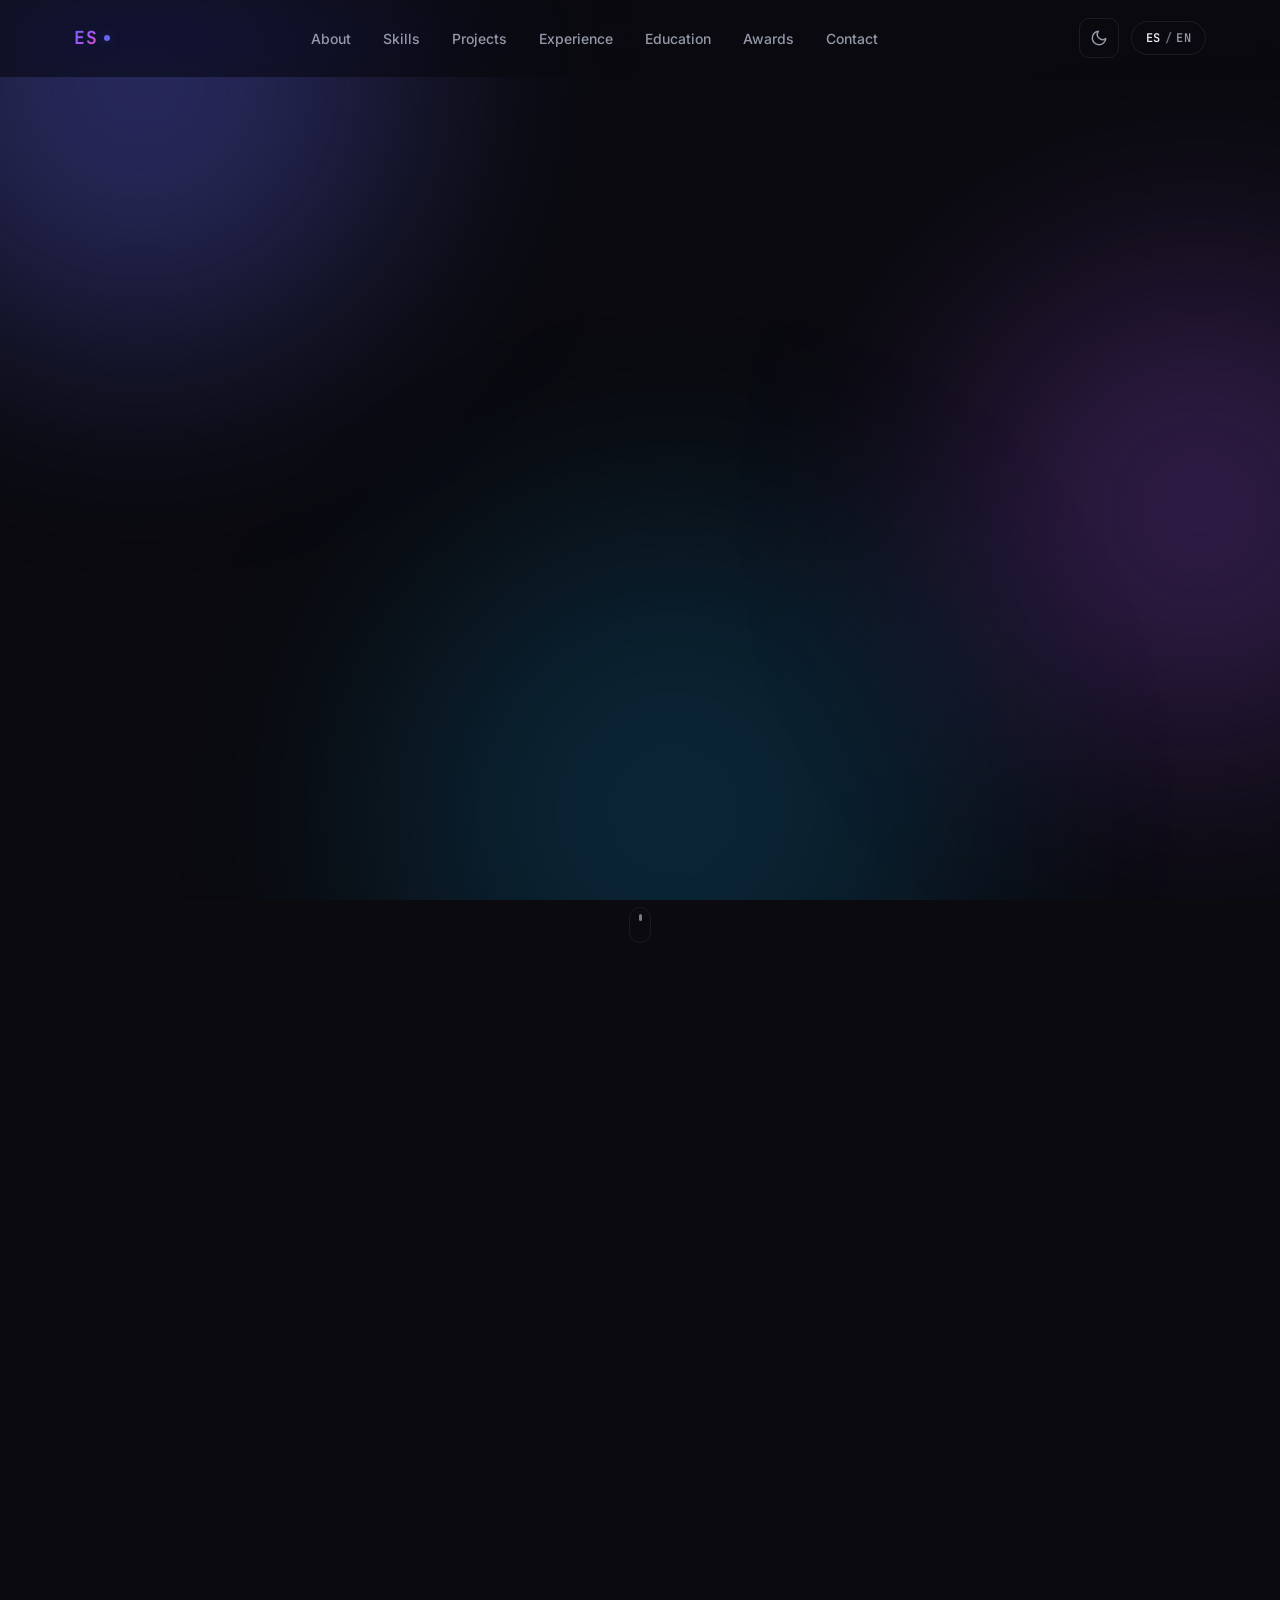
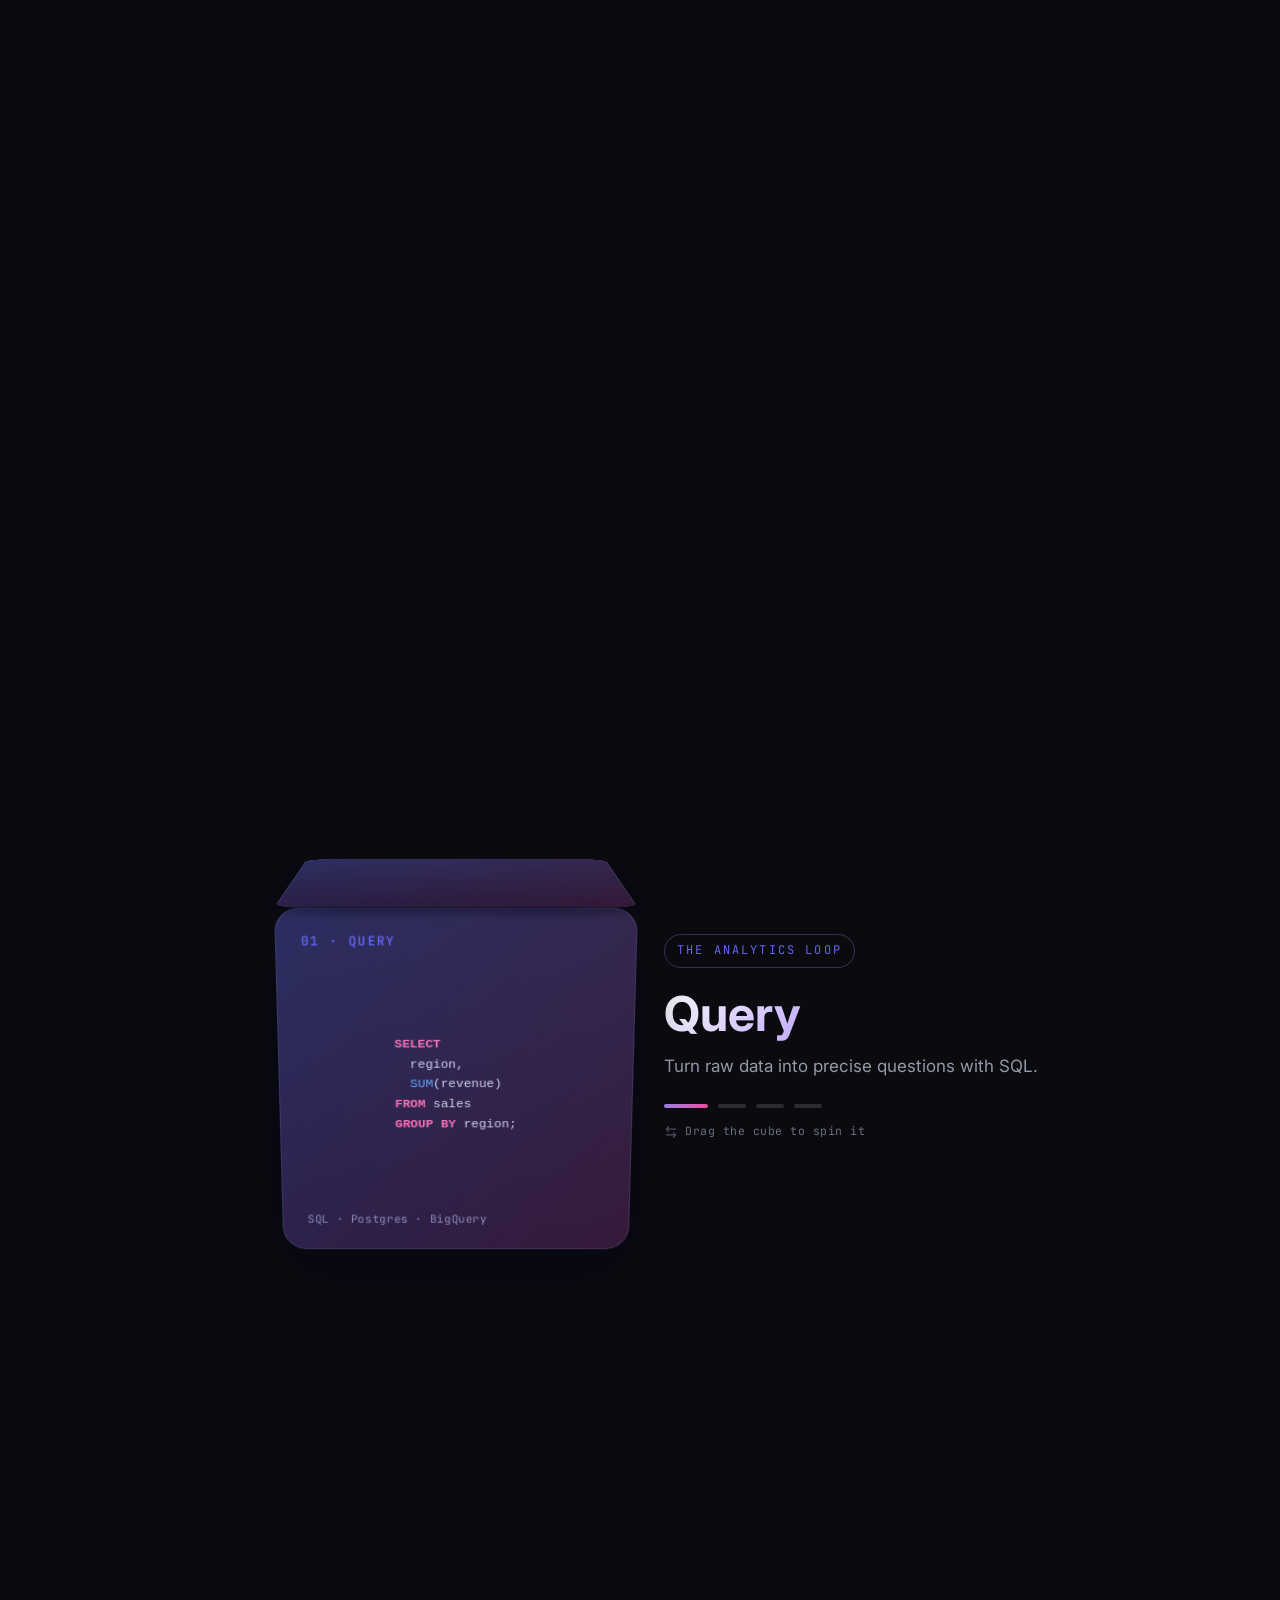
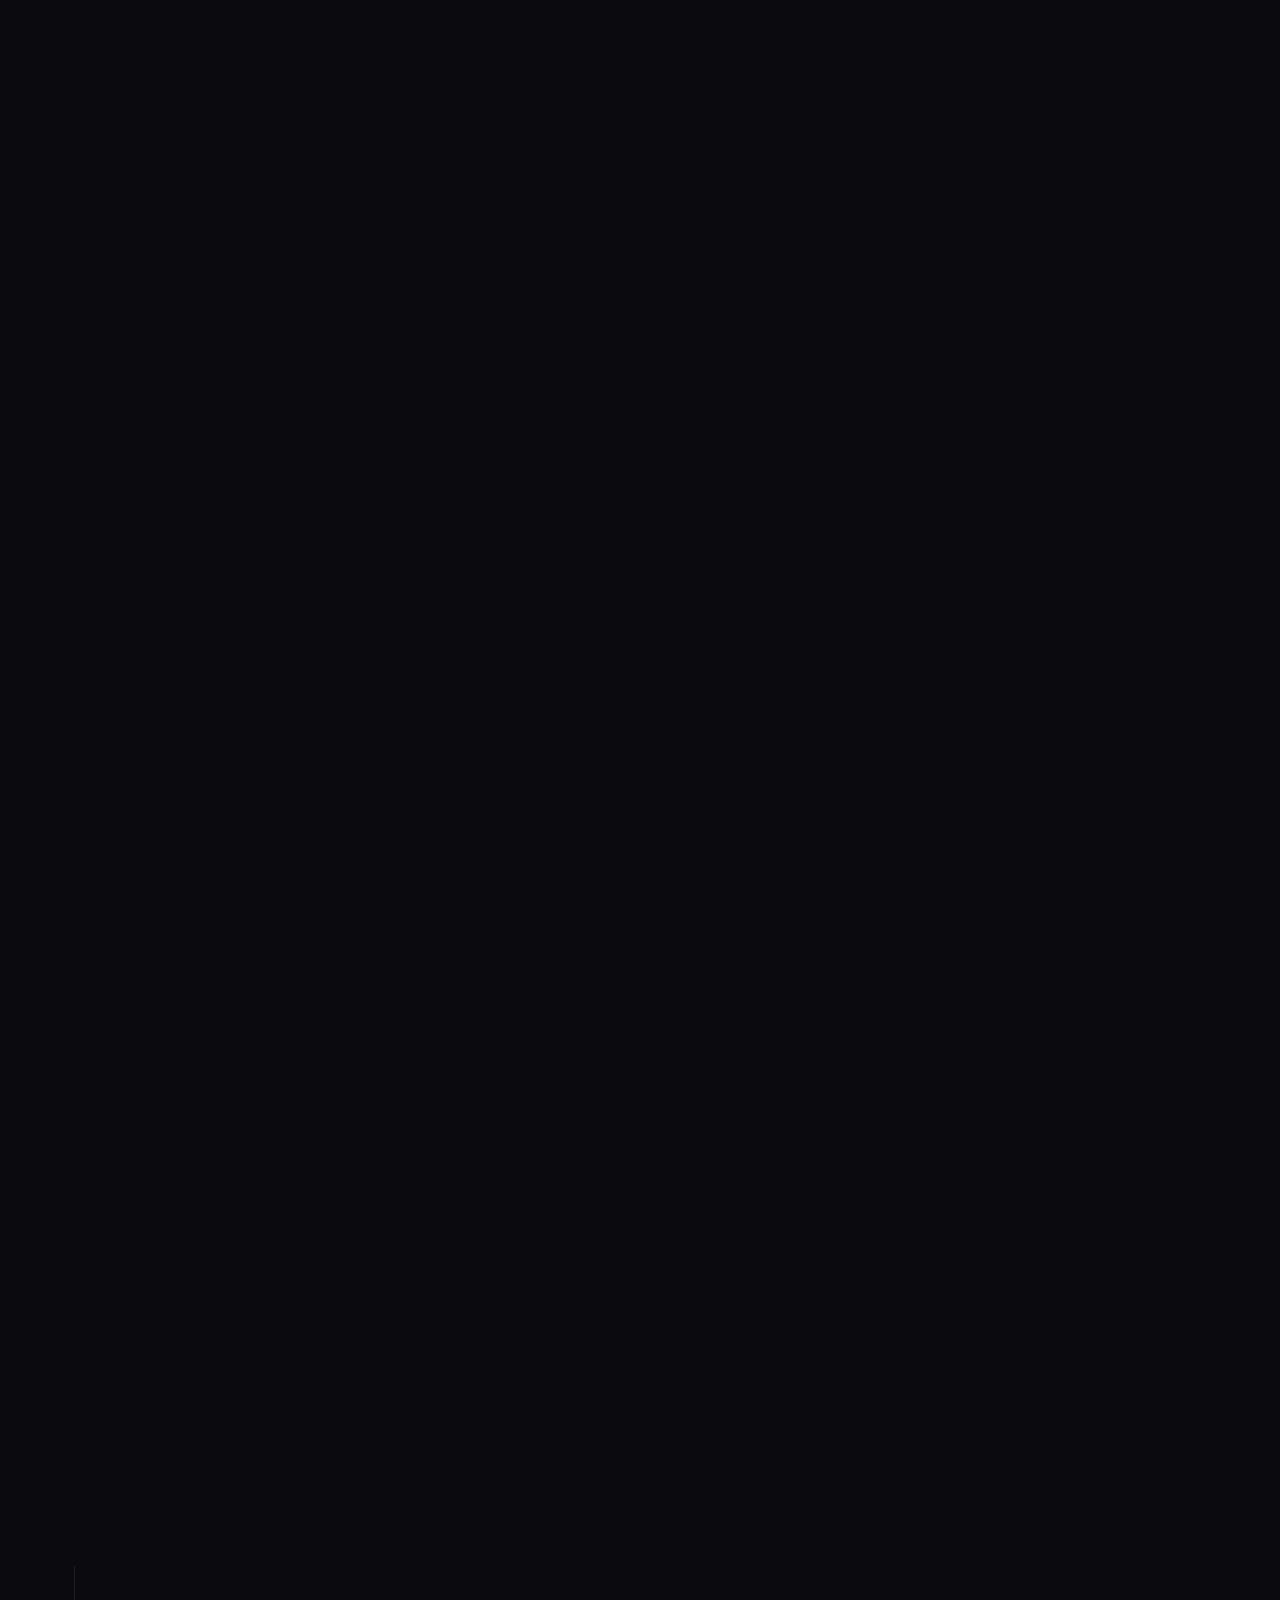
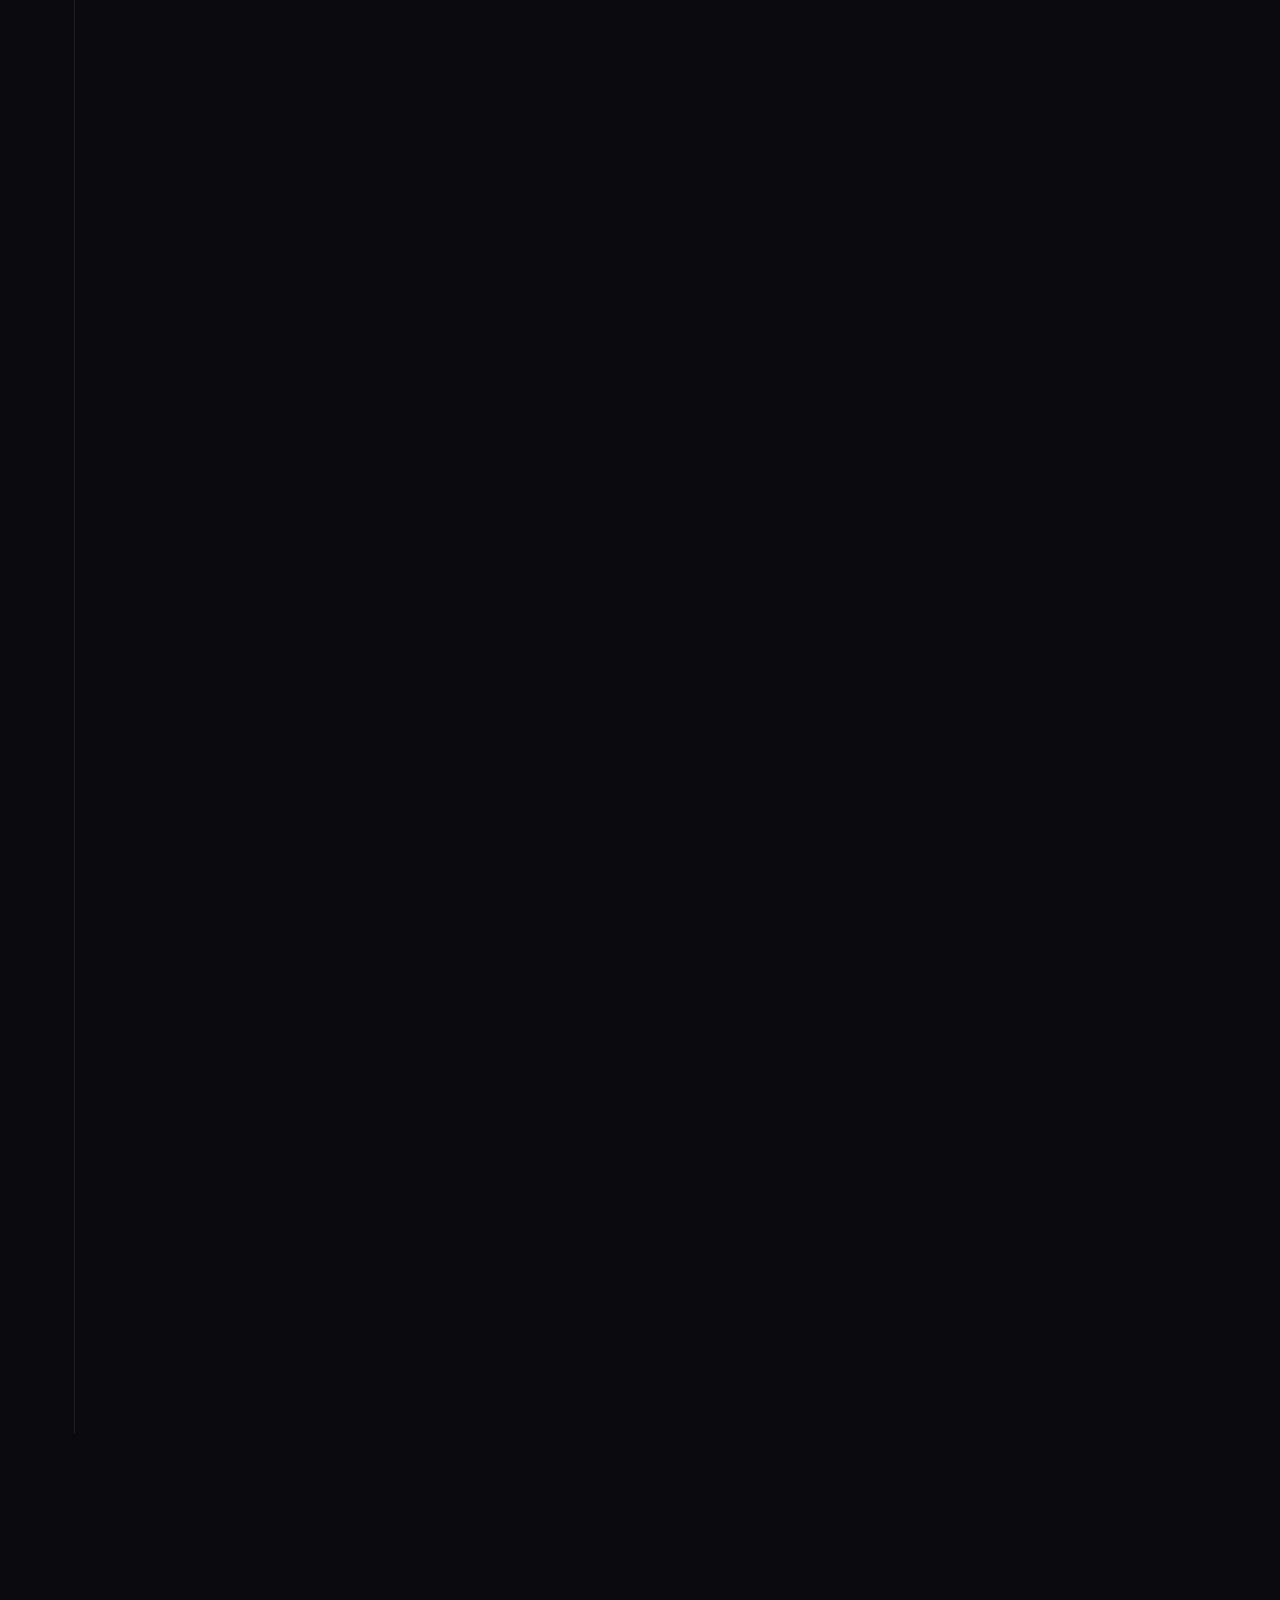
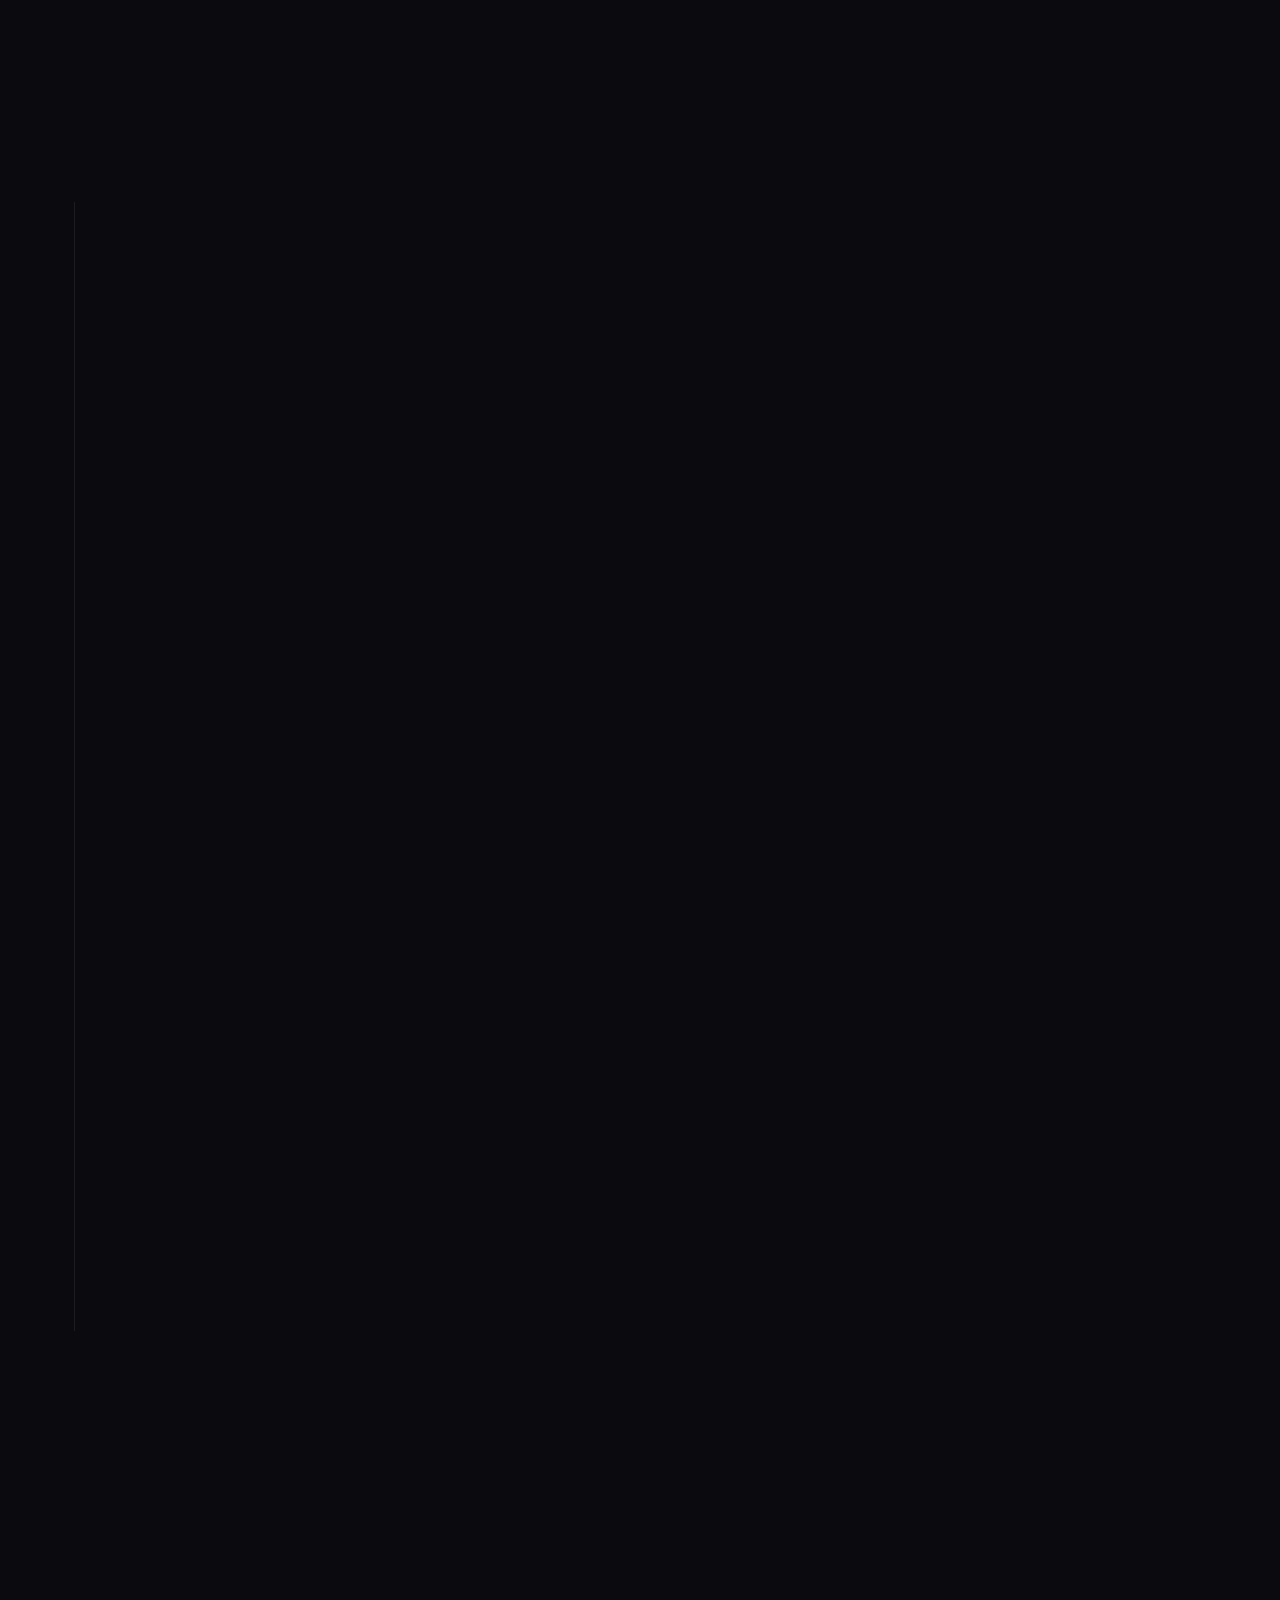
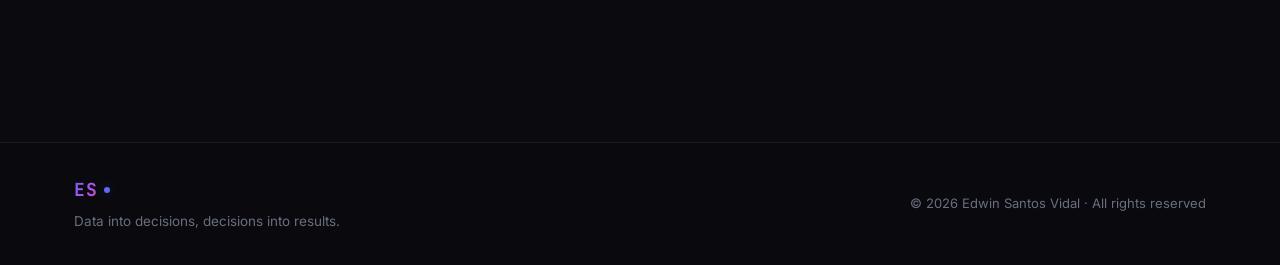
==== index.html @ 07d42833 "feat(about): use real photo of Edwin in About card" ====
<!DOCTYPE html>
<html lang="en">
<head>
  <meta charset="UTF-8" />
  <meta name="viewport" content="width=device-width, initial-scale=1.0" />
  <meta name="description" content="Portafolio de Edwin Santos — Business Analyst & Automation Consultant. Power Platform, SQL, Python, GenAI y MCPs para equipos internacionales en EE.UU., Canadá y Europa." />
  <meta name="author" content="Edwin Santos Vidal" />
  <meta name="theme-color" content="#0a0a0f" />

  <title>Edwin Santos — Business Analyst & Automation Consultant</title>

  <script>
    // Splash gate — decided BEFORE first paint so there is never a flash.
    // First visit per session only; skippable with ?nointro=1; skipped
    // entirely under prefers-reduced-motion. entrance.js + styles.css
    // react to the html[data-splash] attribute.
    (function () {
      try {
        if (new URLSearchParams(location.search).get('nointro') === '1') return;
        if (sessionStorage.getItem('intro-seen')) return;
        if (window.matchMedia('(prefers-reduced-motion: reduce)').matches) return;
        document.documentElement.setAttribute('data-splash', '');
        sessionStorage.setItem('intro-seen', '1');
      } catch (e) { /* storage blocked → no splash, page loads normally */ }
    })();
  </script>

  <link rel="preconnect" href="https://fonts.googleapis.com" />
  <link rel="preconnect" href="https://fonts.gstatic.com" crossorigin />
  <link href="https://fonts.googleapis.com/css2?family=Inter:wght@300;400;500;600;700;800&family=JetBrains+Mono:wght@400;500;600&display=swap" rel="stylesheet" />

  <link rel="stylesheet" href="styles.css" />

  <script src="analytics.js" defer></script>

  <!-- Apple-style scroll animations (GSAP + ScrollTrigger via CDN) -->
  <script src="https://cdn.jsdelivr.net/npm/gsap@3.12.5/dist/gsap.min.js" defer></script>
  <script src="https://cdn.jsdelivr.net/npm/gsap@3.12.5/dist/ScrollTrigger.min.js" defer></script>
  <!-- Lenis smooth scroll (desktop only, bridged to ScrollTrigger in scroll-animations.js) -->
  <script src="https://cdn.jsdelivr.net/npm/lenis@1.1.14/dist/lenis.min.js" defer></script>
  <!-- Cinematic entrance: splash, particles, cursor orb, text FX (before scroll-animations.js) -->
  <script src="entrance.js" defer></script>
  <script src="scroll-animations.js" defer></script>
</head>
<body>

  <!-- First-visit splash (only rendered when html[data-splash] is set in <head>) -->
  <div class="splash" aria-hidden="true">
    <div class="splash-mark">ES<span class="splash-dot"></span></div>
  </div>

  <!-- Scroll progress bar (GSAP-driven) -->
  <div class="scroll-progress" aria-hidden="true"></div>

  <!-- Background gradient mesh -->
  <div class="bg-mesh" aria-hidden="true">
    <div class="mesh mesh-1"></div>
    <div class="mesh mesh-2"></div>
    <div class="mesh mesh-3"></div>
  </div>

  <!-- Navigation -->
  <header class="nav-wrapper">
    <nav class="nav container" aria-label="Navegación principal">
      <a href="#hero" class="logo" aria-label="Inicio">
        <span class="logo-mark">ES</span>
        <span class="logo-dot"></span>
      </a>

      <ul class="nav-links">
        <li><a href="#about" data-i18n="nav.about">About</a></li>
        <li><a href="#skills" data-i18n="nav.skills">Skills</a></li>
        <li><a href="#projects" data-i18n="nav.projects">Projects</a></li>
        <li><a href="#experience" data-i18n="nav.experience">Experience</a></li>
        <li><a href="#education" data-i18n="nav.education">Education</a></li>
        <li><a href="#awards" data-i18n="nav.awards">Awards</a></li>
        <li><a href="#contact" data-i18n="nav.contact">Contact</a></li>
      </ul>

      <div class="nav-actions">
        <button id="theme-toggle" class="theme-toggle" aria-label="Cambiar tema">
          <svg class="icon-moon" viewBox="0 0 24 24" fill="none" stroke="currentColor" stroke-width="2" stroke-linecap="round" stroke-linejoin="round"><path d="M21 12.79A9 9 0 1 1 11.21 3 7 7 0 0 0 21 12.79z"/></svg>
          <svg class="icon-sun"  viewBox="0 0 24 24" fill="none" stroke="currentColor" stroke-width="2" stroke-linecap="round" stroke-linejoin="round"><circle cx="12" cy="12" r="4"/><path d="M12 2v2M12 20v2M4.93 4.93l1.41 1.41M17.66 17.66l1.41 1.41M2 12h2M20 12h2M4.93 19.07l1.41-1.41M17.66 6.34l1.41-1.41"/></svg>
        </button>
        <button id="lang-toggle" class="lang-toggle" aria-label="Cambiar idioma">
          <span class="lang-current">ES</span>
          <span class="lang-divider">/</span>
          <span class="lang-other">EN</span>
        </button>
        <button id="menu-toggle" class="menu-toggle" aria-label="Menú">
          <span></span><span></span><span></span>
        </button>
      </div>
    </nav>
  </header>

  <main>

    <!-- HERO -->
    <section id="hero" class="hero">
      <!-- Ambient particle field (dots seeded by entrance.js, drift is pure CSS) -->
      <div class="hero-particles" aria-hidden="true"></div>
      <div class="container hero-grid">
        <div class="hero-content">
          <div class="hero-badge reveal">
            <span class="pulse-dot"></span>
            <span data-i18n="hero.badge">Business Analyst @ CQ Fluency · Automation Consultant @ Wings4U · Open to leadership roles</span>
          </div>

          <h1 class="hero-title reveal">
            <span class="hero-greet" data-i18n="hero.hi">Hi, I'm</span>
            <span class="hero-name">Edwin Santos</span>
            <span class="hero-role">
              <span data-i18n="hero.role1">Business Analyst</span>
              <span class="amp">&</span>
              <span data-i18n="hero.role2">Automation Consultant</span>
            </span>
          </h1>

          <p class="hero-desc reveal" data-i18n="hero.desc">I turn data into profitable business decisions and lead teams that build measurable outcomes. Specialized in SQL, Power Platform, Python, GenAI + MCPs. Working with international teams across the US, Canada and Europe from Lima. Currently pursuing an MSc in Business Analytics at Pontificia Universidad Católica de Chile — ranked #1 in LATAM.</p>

          <div class="hero-cta reveal">
            <a href="#projects" class="btn btn-primary">
              <span data-i18n="hero.cta1">View projects</span>
              <svg width="16" height="16" viewBox="0 0 24 24" fill="none" stroke="currentColor" stroke-width="2.5" stroke-linecap="round" stroke-linejoin="round"><path d="M5 12h14M12 5l7 7-7 7"/></svg>
            </a>
            <a href="#contact" class="btn btn-ghost" data-i18n="hero.cta2">Book a call</a>
          </div>

          <div class="hero-stats reveal">
            <div class="stat">
              <div class="stat-value" data-target="60">0</div>
              <div class="stat-label" data-i18n="hero.stat1">Dashboards & automations</div>
            </div>
            <div class="stat">
              <div class="stat-value" data-target="4">0</div>
              <div class="stat-label" data-i18n="hero.stat2">Countries served</div>
            </div>
            <div class="stat">
              <div class="stat-value" data-target="100">0</div>
              <div class="stat-label" data-i18n="hero.stat3">Students taught (Power BI)</div>
            </div>
          </div>
        </div>

        <div class="hero-visual reveal">
          <div class="terminal" aria-hidden="true">
            <div class="terminal-bar">
              <span class="dot dot-red"></span>
              <span class="dot dot-yellow"></span>
              <span class="dot dot-green"></span>
              <span class="terminal-title">analytics.sql</span>
            </div>
            <pre class="terminal-body"><code><span class="c-comment">-- KPI ejecutivo · Power BI</span>
<span class="c-keyword">SELECT</span>
  region,
  <span class="c-fn">SUM</span>(revenue) <span class="c-keyword">AS</span> total,
  <span class="c-fn">RANK</span>() <span class="c-keyword">OVER</span> (
    <span class="c-keyword">ORDER BY</span> <span class="c-fn">SUM</span>(revenue) <span class="c-keyword">DESC</span>
  ) <span class="c-keyword">AS</span> ranking
<span class="c-keyword">FROM</span> sales
<span class="c-keyword">WHERE</span> year = <span class="c-num">2026</span>
<span class="c-keyword">GROUP BY</span> region;
<span class="c-comment">-- → Insight para C-level 🚀</span><span class="term-caret" aria-hidden="true"></span></code></pre>
            <!-- Query "executes" after the SQL finishes writing (pure CSS timing) -->
            <div class="terminal-result" aria-hidden="true">
              <div class="tr-row tr-head" style="--i:0">
                <span>region</span><span>total</span><span class="tr-num">ranking</span>
              </div>
              <div class="tr-row" style="--i:1">
                <span>NA</span>
                <span class="tr-bar-wrap"><i class="tr-bar" style="--w:58%"></i>4.2M</span>
                <span class="tr-num">1</span>
              </div>
              <div class="tr-row" style="--i:2">
                <span>EU</span>
                <span class="tr-bar-wrap"><i class="tr-bar" style="--w:42%"></i>3.1M</span>
                <span class="tr-num">2</span>
              </div>
              <div class="tr-row" style="--i:3">
                <span>LATAM</span>
                <span class="tr-bar-wrap"><i class="tr-bar" style="--w:25%"></i>1.8M</span>
                <span class="tr-num">3</span>
              </div>
            </div>
          </div>

          <!-- Chips: outer div is GSAP-owned (entrance/parallax/mouse), inner
               wrapper carries the CSS float loop — the two never fight. -->
          <div class="floating-card card-1">
            <span class="fc-inner">
              <svg width="20" height="20" viewBox="0 0 24 24" fill="none" stroke="currentColor" stroke-width="2"><path d="M3 3v18h18"/><path d="M7 14l4-4 4 4 5-5"/></svg>
              <span>Power BI</span>
            </span>
          </div>
          <div class="floating-card card-2">
            <span class="fc-inner">
              <svg width="20" height="20" viewBox="0 0 24 24" fill="none" stroke="currentColor" stroke-width="2"><path d="M12 2L2 7l10 5 10-5-10-5z"/><path d="M2 17l10 5 10-5M2 12l10 5 10-5"/></svg>
              <span>Power Platform</span>
            </span>
          </div>
        </div>
      </div>

      <a href="#about" class="scroll-hint" aria-label="Scroll">
        <span></span>
      </a>
    </section>

    <!-- ABOUT -->
    <section id="about" class="section">
      <div class="container">
        <div class="section-head reveal">
          <span class="section-num">01</span>
          <h2 class="section-title" data-i18n="about.title">About me</h2>
          <div class="section-line"></div>
        </div>

        <div class="about-grid">
          <div class="about-text reveal">
            <p class="lead" data-i18n="about.p1">I'm a Business Analyst and Automation Consultant based in Lima, with a dual background: Mechanical Engineering and Analytics for Business. That mix gives me a particular take on data: rigorous like an engineer, strategic like a business leader.</p>
            <p data-i18n="about.p2">I currently split my time between three roles. As a Business Analyst at CQ Fluency (New Jersey, USA) I own Power BI dashboards and Power Platform automations. As an Automation Consultant at Wings4U (Prague, Czech Republic) I design low-code solutions and build custom MCPs to power their Customer Advocacy Intelligence stack. And as an Instructor at Universidad San Martín de Porres (USMP) I lead a Power BI bootcamp — 100+ students trained so far.</p>
            <p data-i18n="about.p3">To sharpen the strategy side, I'm now pursuing an MSc in Business Analytics at Pontificia Universidad Católica de Chile — ranked #1 in Latin America. My track record includes leading teams that won the HEAD Competition (Mohawk College, 2024) and NASA Space Apps Lima (2021), plus prior BI leadership at Valia (Delaware) and Ove Decors (Montreal). Next step: senior/lead roles where I can grow both the impact and the team.</p>

            <div class="about-highlights">
              <div class="highlight">
                <div class="highlight-icon">
                  <svg viewBox="0 0 24 24" fill="none" stroke="currentColor" stroke-width="2"><path d="M3 3v18h18"/><rect x="7" y="13" width="3" height="5"/><rect x="12" y="9" width="3" height="9"/><rect x="17" y="5" width="3" height="13"/></svg>
                </div>
                <div>
                  <h4 data-i18n="about.h1">Power Platform end-to-end</h4>
                  <p data-i18n="about.h1d">Power BI, Power Apps and Power Automate integrated to enterprise sources.</p>
                </div>
              </div>
              <div class="highlight">
                <div class="highlight-icon">
                  <svg viewBox="0 0 24 24" fill="none" stroke="currentColor" stroke-width="2"><path d="M12 2L2 7l10 5 10-5-10-5z"/><path d="M2 17l10 5 10-5M2 12l10 5 10-5"/></svg>
                </div>
                <div>
                  <h4 data-i18n="about.h2">GenAI · MCPs · Advocacy Intelligence</h4>
                  <p data-i18n="about.h2d">Custom Model Context Protocols and LLM integrations to unlock Customer Advocacy data for B2B clients.</p>
                </div>
              </div>
              <div class="highlight">
                <div class="highlight-icon">
                  <svg viewBox="0 0 24 24" fill="none" stroke="currentColor" stroke-width="2"><path d="M17 21v-2a4 4 0 0 0-4-4H5a4 4 0 0 0-4 4v2"/><circle cx="9" cy="7" r="4"/><path d="M23 21v-2a4 4 0 0 0-3-3.87M16 3.13a4 4 0 0 1 0 7.75"/></svg>
                </div>
                <div>
                  <h4 data-i18n="about.h3">Team lead & educator</h4>
                  <p data-i18n="about.h3d">Two 1st-place team-lead awards, 100+ Power BI students taught, stakeholder management across 4 countries.</p>
                </div>
              </div>
            </div>
          </div>

          <aside class="about-card reveal">
            <div class="profile-frame">
              <img class="profile-photo" src="assets/edwin-santos.jpg" alt="Edwin Santos" loading="lazy" width="480" height="480">
              <div class="profile-glow"></div>
            </div>
            <ul class="profile-meta">
              <li>
                <span class="meta-key" data-i18n="about.loc">Location</span>
                <span class="meta-val">Lima, Perú · Remote</span>
              </li>
              <li>
                <span class="meta-key" data-i18n="about.role">Current roles</span>
                <span class="meta-val">CQ Fluency · Wings4U · USMP</span>
              </li>
              <li>
                <span class="meta-key" data-i18n="about.edu">Studying</span>
                <span class="meta-val">MSc Business Analytics · PUC Chile</span>
              </li>
              <li>
                <span class="meta-key" data-i18n="about.langs">Languages</span>
                <span class="meta-val">ES · EN · PT</span>
              </li>
              <li>
                <span class="meta-key" data-i18n="about.status">Status</span>
                <span class="meta-val meta-status">
                  <span class="pulse-dot"></span>
                  <span data-i18n="about.available">Open to leadership roles</span>
                </span>
              </li>
            </ul>
          </aside>
        </div>
      </div>
    </section>

    <!-- DATA CUBE (3D scroll-scene, between About and Skills) -->
    <section id="data-cube" class="cube-section" aria-hidden="true">
      <div class="cube-scene">
        <div class="cube-stage">
          <div class="cube" id="data-cube-el">
            <div class="cube-face cube-face--front">
              <span class="cube-face-tag">01 · Query</span>
              <div class="cube-face-body">
                <pre><code><span class="c-keyword">SELECT</span>
  region,
  <span class="c-fn">SUM</span>(revenue)
<span class="c-keyword">FROM</span> sales
<span class="c-keyword">GROUP BY</span> region;</code></pre>
              </div>
              <span class="cube-face-foot">SQL · Postgres · BigQuery</span>
            </div>
            <div class="cube-face cube-face--right">
              <span class="cube-face-tag">02 · Model</span>
              <div class="cube-face-body cube-face-body--chart">
                <div class="chart-bar" style="--h:32%"></div>
                <div class="chart-bar" style="--h:58%"></div>
                <div class="chart-bar" style="--h:74%"></div>
                <div class="chart-bar" style="--h:46%"></div>
                <div class="chart-bar" style="--h:88%"></div>
              </div>
              <span class="cube-face-foot">DAX · dbt · Star schemas</span>
            </div>
            <div class="cube-face cube-face--back">
              <span class="cube-face-tag">03 · Visualize</span>
              <div class="cube-face-body cube-face-body--kpi">
                <div class="kpi-num">60+</div>
                <div class="kpi-label">Dashboards<br/>delivered</div>
              </div>
              <span class="cube-face-foot">Power BI · Looker · Tableau</span>
            </div>
            <div class="cube-face cube-face--left">
              <span class="cube-face-tag">04 · Automate</span>
              <div class="cube-face-body cube-face-body--flow">
                <span class="flow-node">Trigger</span>
                <span class="flow-arrow">→</span>
                <span class="flow-node">MCP</span>
                <span class="flow-arrow">→</span>
                <span class="flow-node">Action</span>
              </div>
              <span class="cube-face-foot">Power Automate · n8n · MCPs</span>
            </div>
            <div class="cube-face cube-face--top"></div>
            <div class="cube-face cube-face--bottom"></div>
          </div>
        </div>
        <div class="cube-copy">
          <span class="cube-eyebrow">The Analytics loop</span>
          <h3 class="cube-title" id="cube-title" data-face="0">Query</h3>
          <p class="cube-desc" id="cube-desc" data-face="0">Turn raw data into precise questions with SQL.</p>
          <div class="cube-dots">
            <span class="cube-dot is-active" data-face="0"></span>
            <span class="cube-dot" data-face="1"></span>
            <span class="cube-dot" data-face="2"></span>
            <span class="cube-dot" data-face="3"></span>
          </div>
          <span class="cube-hint">
            <svg width="14" height="14" viewBox="0 0 24 24" fill="none" stroke="currentColor" stroke-width="2" stroke-linecap="round" stroke-linejoin="round"><path d="M8 3 4 7l4 4"/><path d="M4 7h16"/><path d="m16 21 4-4-4-4"/><path d="M20 17H4"/></svg>
            <span data-i18n="cube.hint">Drag the cube to spin it</span>
          </span>
        </div>
      </div>
    </section>

    <!-- SKILLS -->
    <section id="skills" class="section">
      <div class="container">
        <div class="section-head reveal">
          <span class="section-num">02</span>
          <h2 class="section-title" data-i18n="skills.title">Skills & Stack</h2>
          <div class="section-line"></div>
        </div>

        <div class="skills-grid">
          <article class="skill-card reveal">
            <div class="skill-head">
              <div class="skill-icon">
                <svg viewBox="0 0 24 24" fill="none" stroke="currentColor" stroke-width="2"><polyline points="16 18 22 12 16 6"/><polyline points="8 6 2 12 8 18"/></svg>
              </div>
              <h3 data-i18n="skills.c1">Languages</h3>
            </div>
            <ul class="skill-tags">
              <li>Python</li>
              <li>SQL</li>
              <li>R</li>
              <li>DAX</li>
              <li>JavaScript</li>
              <li>HTML / CSS</li>
            </ul>
          </article>

          <article class="skill-card reveal">
            <div class="skill-head">
              <div class="skill-icon">
                <svg viewBox="0 0 24 24" fill="none" stroke="currentColor" stroke-width="2"><ellipse cx="12" cy="5" rx="9" ry="3"/><path d="M3 5v14a9 3 0 0 0 18 0V5"/><path d="M3 12a9 3 0 0 0 18 0"/></svg>
              </div>
              <h3 data-i18n="skills.c2">Databases</h3>
            </div>
            <ul class="skill-tags">
              <li>PostgreSQL</li>
              <li>BigQuery</li>
              <li>MySQL</li>
              <li>MS SQL Server</li>
              <li>SQLite</li>
            </ul>
          </article>

          <article class="skill-card reveal">
            <div class="skill-head">
              <div class="skill-icon">
                <svg viewBox="0 0 24 24" fill="none" stroke="currentColor" stroke-width="2"><path d="M3 3v18h18"/><rect x="7" y="13" width="3" height="5"/><rect x="12" y="9" width="3" height="9"/><rect x="17" y="5" width="3" height="13"/></svg>
              </div>
              <h3 data-i18n="skills.c3">BI & Visualization</h3>
            </div>
            <ul class="skill-tags">
              <li>Power BI</li>
              <li>Looker Studio</li>
              <li>Tableau</li>
              <li>Excel avanzado</li>
              <li>Seaborn / Matplotlib</li>
            </ul>
          </article>

          <article class="skill-card reveal">
            <div class="skill-head">
              <div class="skill-icon">
                <svg viewBox="0 0 24 24" fill="none" stroke="currentColor" stroke-width="2"><circle cx="12" cy="12" r="3"/><path d="M19.4 15a1.65 1.65 0 0 0 .33 1.82l.06.06a2 2 0 1 1-2.83 2.83l-.06-.06a1.65 1.65 0 0 0-1.82-.33 1.65 1.65 0 0 0-1 1.51V21a2 2 0 0 1-4 0v-.09a1.65 1.65 0 0 0-1-1.51 1.65 1.65 0 0 0-1.82.33l-.06.06a2 2 0 1 1-2.83-2.83l.06-.06a1.65 1.65 0 0 0 .33-1.82 1.65 1.65 0 0 0-1.51-1H3a2 2 0 0 1 0-4h.09a1.65 1.65 0 0 0 1.51-1 1.65 1.65 0 0 0-.33-1.82l-.06-.06a2 2 0 1 1 2.83-2.83l.06.06a1.65 1.65 0 0 0 1.82.33h.07A1.65 1.65 0 0 0 9 3.09V3a2 2 0 0 1 4 0v.09a1.65 1.65 0 0 0 1 1.51h.07a1.65 1.65 0 0 0 1.82-.33l.06-.06a2 2 0 1 1 2.83 2.83l-.06.06a1.65 1.65 0 0 0-.33 1.82v.07a1.65 1.65 0 0 0 1.51 1H21a2 2 0 0 1 0 4h-.09a1.65 1.65 0 0 0-1.51 1z"/></svg>
              </div>
              <h3 data-i18n="skills.c4">Power Platform</h3>
            </div>
            <ul class="skill-tags">
              <li>Power Automate</li>
              <li>Power Apps</li>
              <li>OCR / AI Builder</li>
              <li>SharePoint</li>
              <li>Dataverse</li>
            </ul>
          </article>

          <article class="skill-card reveal">
            <div class="skill-head">
              <div class="skill-icon">
                <svg viewBox="0 0 24 24" fill="none" stroke="currentColor" stroke-width="2"><path d="M21 16V8a2 2 0 0 0-1-1.73l-7-4a2 2 0 0 0-2 0l-7 4A2 2 0 0 0 3 8v8a2 2 0 0 0 1 1.73l7 4a2 2 0 0 0 2 0l7-4A2 2 0 0 0 21 16z"/></svg>
              </div>
              <h3 data-i18n="skills.c5">Cloud & Data</h3>
            </div>
            <ul class="skill-tags">
              <li>AWS (S3, EC2)</li>
              <li>GCP BigQuery</li>
              <li>Apache Airflow</li>
              <li>Web Scraping</li>
              <li>APIs (REST)</li>
            </ul>
          </article>

          <article class="skill-card reveal">
            <div class="skill-head">
              <div class="skill-icon">
                <svg viewBox="0 0 24 24" fill="none" stroke="currentColor" stroke-width="2"><path d="M13 2L3 14h9l-1 8 10-12h-9l1-8z"/></svg>
              </div>
              <h3 data-i18n="skills.c6">ML / AI · GenAI</h3>
            </div>
            <ul class="skill-tags">
              <li>Machine Learning</li>
              <li>Deep Learning</li>
              <li>NLP</li>
              <li>LLMs</li>
              <li>Generative AI</li>
              <li>MCPs (Model Context Protocol)</li>
              <li>A/B Testing</li>
            </ul>
          </article>

          <article class="skill-card reveal">
            <div class="skill-head">
              <div class="skill-icon">
                <svg viewBox="0 0 24 24" fill="none" stroke="currentColor" stroke-width="2"><path d="M17 21v-2a4 4 0 0 0-4-4H5a4 4 0 0 0-4 4v2"/><circle cx="9" cy="7" r="4"/><path d="M23 21v-2a4 4 0 0 0-3-3.87M16 3.13a4 4 0 0 1 0 7.75"/></svg>
              </div>
              <h3 data-i18n="skills.c7">Leadership & Delivery</h3>
            </div>
            <ul class="skill-tags">
              <li>Team lead</li>
              <li>Stakeholder mgmt</li>
              <li>Requirements discovery</li>
              <li>Storytelling</li>
              <li>Teaching / mentoring</li>
              <li>Consulting</li>
            </ul>
          </article>
        </div>

        <!-- Certifications -->
        <h3 class="more-title reveal" data-i18n="skills.certs">Certifications</h3>
        <div class="certs-grid">

          <a class="cert-card reveal" href="https://learn.microsoft.com/credentials/certifications/data-analyst-associate/" target="_blank" rel="noopener">
            <div class="cert-badge cert-badge--light">
              <img src="assets/logos/microsoft.png" alt="" loading="lazy" width="40" height="40">
            </div>
            <div class="cert-info">
              <h4>PL-300 · Power BI Data Analyst Associate</h4>
              <p class="cert-issuer">Microsoft · 2026</p>
              <p data-i18n="skills.certPl300">End-to-end Power BI data preparation, modeling, visualization and analysis.</p>
              <span class="cert-link-hint">View credential ↗</span>
            </div>
          </a>

          <a class="cert-card reveal" href="https://www.ibm.com/training/certification" target="_blank" rel="noopener">
            <div class="cert-badge cert-badge--light">
              <img src="assets/logos/ibm.svg" alt="" loading="lazy" width="40" height="40">
            </div>
            <div class="cert-info">
              <h4>Predictive Analytics Modeler · Intermediate</h4>
              <p class="cert-issuer">IBM · 2024</p>
              <p data-i18n="skills.certIbmPred">Intermediate-level enterprise modeling with SPSS Modeler for business-critical predictive analytics.</p>
              <span class="cert-link-hint">View credential ↗</span>
            </div>
          </a>

          <a class="cert-card reveal" href="https://www.ibm.com/design/thinking/practices/" target="_blank" rel="noopener">
            <div class="cert-badge cert-badge--light">
              <img src="assets/logos/ibm.svg" alt="" loading="lazy" width="40" height="40">
            </div>
            <div class="cert-info">
              <h4>Enterprise Design Thinking Practitioner</h4>
              <p class="cert-issuer">IBM · 2024</p>
              <p data-i18n="skills.certIbmDt">IBM's practitioner-level methodology for user-centered problem solving in enterprise contexts.</p>
              <span class="cert-link-hint">View credential ↗</span>
            </div>
          </a>

          <a class="cert-card reveal" href="https://www.coursera.org/account/accomplishments/verify/JXZ95XWR3DKK" target="_blank" rel="noopener">
            <div class="cert-badge cert-badge--light">
              <img src="assets/logos/deeplearningai.png" alt="" loading="lazy" width="40" height="40">
            </div>
            <div class="cert-info">
              <h4>Linear Algebra for Machine Learning &amp; Data Science</h4>
              <p class="cert-issuer">DeepLearning.AI · 2024</p>
              <p data-i18n="skills.certDlLinalg">Mathematical foundations of machine learning by Andrew Ng's DeepLearning.AI.</p>
              <span class="cert-link-hint">View credential ↗</span>
            </div>
          </a>

          <a class="cert-card reveal" href="https://www.linkedin.com/learning/data-engineering-with-dbt" target="_blank" rel="noopener">
            <div class="cert-badge cert-badge--light">
              <img src="assets/logos/linkedin.ico" alt="" loading="lazy" width="40" height="40">
            </div>
            <div class="cert-info">
              <h4>Data Engineering with dbt</h4>
              <p class="cert-issuer">LinkedIn Learning · 2025</p>
              <p data-i18n="skills.certDbt">Modern data transformation with dbt — modeling, testing and documentation.</p>
              <span class="cert-link-hint">View credential ↗</span>
            </div>
          </a>

          <a class="cert-card reveal" href="https://www.linkedin.com/learning/topics/microsoft-azure" target="_blank" rel="noopener">
            <div class="cert-badge cert-badge--light">
              <img src="assets/logos/linkedin.ico" alt="" loading="lazy" width="40" height="40">
            </div>
            <div class="cert-info">
              <h4>Microsoft Azure ML Fundamentals</h4>
              <p class="cert-issuer">LinkedIn Learning · 2025</p>
              <p data-i18n="skills.certAzureMl">Azure Machine Learning studio, pipelines and MLOps foundations.</p>
              <span class="cert-link-hint">View credential ↗</span>
            </div>
          </a>

          <a class="cert-card reveal" href="https://platzi.com/cursos/n8n-workflows/" target="_blank" rel="noopener">
            <div class="cert-badge cert-badge--light">
              <img src="assets/logos/platzi.webp" alt="" loading="lazy" width="40" height="40">
            </div>
            <div class="cert-info">
              <h4>Workflows Profesionales con n8n</h4>
              <p class="cert-issuer">Platzi · 2025</p>
              <p data-i18n="skills.certN8n">Production-grade automations with n8n — the workflow engine powering my Wings4U MCPs.</p>
              <span class="cert-link-hint">View credential ↗</span>
            </div>
          </a>

          <a class="cert-card reveal" href="https://www.coursera.org/account/accomplishments/verify/LSB4TB28235W" target="_blank" rel="noopener">
            <div class="cert-badge cert-badge--light">
              <img src="assets/logos/google-cloud.png" alt="" loading="lazy" width="40" height="40">
            </div>
            <div class="cert-info">
              <h4>How Google does Machine Learning</h4>
              <p class="cert-issuer">Google Cloud · 2023</p>
              <p data-i18n="skills.certGoogleMl">Google's approach to ML at scale — data, models, deployment and MLOps.</p>
              <span class="cert-link-hint">View credential ↗</span>
            </div>
          </a>

        </div>
      </div>
    </section>

    <!-- PROJECTS -->
    <section id="projects" class="section">
      <div class="container">
        <div class="section-head reveal">
          <span class="section-num">03</span>
          <h2 class="section-title" data-i18n="projects.title">Featured projects</h2>
          <div class="section-line"></div>
        </div>

        <div class="projects-grid">

          <!-- 1. HEAD Competition Winner — FEATURED -->
          <article class="project-card project-feature reveal">
            <div class="project-img project-img-1">
              <svg viewBox="0 0 400 220" preserveAspectRatio="xMidYMid slice" xmlns="http://www.w3.org/2000/svg">
                <defs>
                  <linearGradient id="pg1" x1="0" x2="1" y1="0" y2="1">
                    <stop offset="0" stop-color="#6366f1"/><stop offset="1" stop-color="#0ea5e9"/>
                  </linearGradient>
                </defs>
                <rect width="400" height="220" fill="url(#pg1)" opacity=".18"/>
                <!-- trophy -->
                <g fill="#fbbf24" opacity=".95">
                  <path d="M180 70 L220 70 L218 130 Q200 145 182 130 Z"/>
                  <rect x="195" y="148" width="10" height="22"/>
                  <rect x="170" y="170" width="60" height="8" rx="2"/>
                </g>
                <g fill="none" stroke="#fbbf24" stroke-width="2" opacity=".9">
                  <path d="M180 80 Q160 80 158 100 Q160 120 180 118"/>
                  <path d="M220 80 Q240 80 242 100 Q240 120 220 118"/>
                </g>
                <g fill="#fff" opacity=".85" font-family="JetBrains Mono" font-size="10" text-anchor="middle">
                  <text x="200" y="55">1st PLACE · 2024</text>
                  <text x="200" y="200">HEAD · Mohawk College</text>
                </g>
              </svg>
            </div>
            <div class="project-body">
              <span class="project-tag" data-i18n="projects.featured">Award · Featured</span>
              <h3>HEAD Competition Winner · Mohawk College 2024</h3>
              <p data-i18n="projects.p1">Team lead in charge of data strategy and storytelling. We won 1st place out of 40 teams from different Ontario colleges, presenting an analysis poster and a Machine Learning model on the effects of climate change on buildings in Hamilton.</p>
              <ul class="project-stack">
                <li>Power BI</li><li>Looker Studio</li><li>Python (ML)</li><li>Storytelling</li>
              </ul>
              <div class="project-links">
                <a href="head_competition.html" target="_blank" rel="noopener" class="project-link">
                  <span data-i18n="projects.case">View full case</span>
                  <svg width="14" height="14" viewBox="0 0 24 24" fill="none" stroke="currentColor" stroke-width="2.5"><path d="M7 17L17 7M7 7h10v10"/></svg>
                </a>
              </div>
            </div>
          </article>

          <!-- 2. Environmental Impact Dashboard -->
          <article class="project-card reveal">
            <div class="project-img project-img-2">
              <svg viewBox="0 0 400 220" preserveAspectRatio="xMidYMid slice" xmlns="http://www.w3.org/2000/svg">
                <defs>
                  <linearGradient id="pg2" x1="0" x2="1" y1="0" y2="1">
                    <stop offset="0" stop-color="#10b981"/><stop offset="1" stop-color="#06b6d4"/>
                  </linearGradient>
                </defs>
                <rect width="400" height="220" fill="url(#pg2)" opacity=".15"/>
                <g fill="#10b981" opacity=".85">
                  <rect x="40" y="130" width="32" height="60" rx="3"/>
                  <rect x="82" y="100" width="32" height="90" rx="3"/>
                  <rect x="124" y="80" width="32" height="110" rx="3"/>
                  <rect x="166" y="60" width="32" height="130" rx="3"/>
                  <rect x="208" y="40" width="32" height="150" rx="3"/>
                  <rect x="250" y="70" width="32" height="120" rx="3"/>
                  <rect x="292" y="90" width="32" height="100" rx="3"/>
                </g>
                <g fill="#06b6d4" opacity=".95">
                  <circle cx="56" cy="130" r="4"/><circle cx="98" cy="100" r="4"/><circle cx="140" cy="80" r="4"/>
                  <circle cx="182" cy="60" r="4"/><circle cx="224" cy="40" r="4"/><circle cx="266" cy="70" r="4"/><circle cx="308" cy="90" r="4"/>
                </g>
              </svg>
            </div>
            <div class="project-body">
              <span class="project-tag tag-green">BI Dashboard</span>
              <h3>Environmental Impact Dashboard · Critical Infrastructure</h3>
              <p data-i18n="projects.p2">Interactive Looker Studio dashboard to assess the impact of extreme weather on critical infrastructure in Hamilton. Core project of the HEAD competition that took my team to first place.</p>
              <ul class="project-stack">
                <li>Looker Studio</li><li>BigQuery</li><li>SQL</li>
              </ul>
              <div class="project-links">
                <a href="headcomp-dashboard.html" target="_blank" rel="noopener" class="project-link">
                  <span data-i18n="projects.case">View full case</span>
                  <svg width="14" height="14" viewBox="0 0 24 24" fill="none" stroke="currentColor" stroke-width="2.5"><path d="M7 17L17 7M7 7h10v10"/></svg>
                </a>
              </div>
            </div>
          </article>

          <!-- 3. DAX Query Automation w/ Deepseek -->
          <article class="project-card reveal">
            <div class="project-img project-img-3">
              <svg viewBox="0 0 400 220" preserveAspectRatio="xMidYMid slice" xmlns="http://www.w3.org/2000/svg">
                <defs>
                  <linearGradient id="pg3" x1="0" x2="1" y1="0" y2="1">
                    <stop offset="0" stop-color="#a855f7"/><stop offset="1" stop-color="#ec4899"/>
                  </linearGradient>
                </defs>
                <rect width="400" height="220" fill="url(#pg3)" opacity=".15"/>
                <g fill="none" stroke="#a855f7" stroke-width="2" opacity=".9">
                  <rect x="40" y="60" width="90" height="50" rx="6"/>
                  <rect x="155" y="85" width="90" height="50" rx="6"/>
                  <rect x="270" y="60" width="90" height="50" rx="6"/>
                  <line x1="130" y1="100" x2="155" y2="110" stroke-dasharray="3 3"/>
                  <line x1="245" y1="110" x2="270" y2="100" stroke-dasharray="3 3"/>
                </g>
                <g fill="#fff" opacity=".75" font-family="JetBrains Mono" font-size="10" text-anchor="middle">
                  <text x="85" y="92">Prompt</text>
                  <text x="200" y="117">Deepseek</text>
                  <text x="315" y="92">DAX</text>
                </g>
                <g fill="#ec4899" font-family="JetBrains Mono" font-size="9" text-anchor="middle" opacity=".9">
                  <text x="200" y="180">Power Automate Flow</text>
                </g>
              </svg>
            </div>
            <div class="project-body">
              <span class="project-tag tag-purple">GenAI · Automation</span>
              <h3>DAX Query Automation · Deepseek + Power Automate</h3>
              <p data-i18n="projects.p3">Automation that takes a natural-language prompt and returns DAX queries ready for Power BI, using Deepseek API orchestrated via Power Automate. Speeds up measure development and reduces syntax errors.</p>
              <ul class="project-stack">
                <li>Power Automate</li><li>Deepseek API</li><li>DAX</li><li>LLMs</li>
              </ul>
              <div class="project-links">
                <a href="DAX-query-automation.html" target="_blank" rel="noopener" class="project-link">
                  <span data-i18n="projects.case">View full case</span>
                  <svg width="14" height="14" viewBox="0 0 24 24" fill="none" stroke="currentColor" stroke-width="2.5"><path d="M7 17L17 7M7 7h10v10"/></svg>
                </a>
              </div>
            </div>
          </article>

          <!-- 4. Invoice OCR Automation -->
          <article class="project-card reveal">
            <div class="project-img project-img-4">
              <svg viewBox="0 0 400 220" preserveAspectRatio="xMidYMid slice" xmlns="http://www.w3.org/2000/svg">
                <defs>
                  <linearGradient id="pg4" x1="0" x2="1" y1="0" y2="1">
                    <stop offset="0" stop-color="#f59e0b"/><stop offset="1" stop-color="#ef4444"/>
                  </linearGradient>
                </defs>
                <rect width="400" height="220" fill="url(#pg4)" opacity=".15"/>
                <!-- invoice icon -->
                <g fill="none" stroke="#f59e0b" stroke-width="2" opacity=".9">
                  <rect x="60" y="40" width="110" height="140" rx="6"/>
                  <line x1="78" y1="70" x2="152" y2="70"/>
                  <line x1="78" y1="90" x2="142" y2="90"/>
                  <line x1="78" y1="110" x2="152" y2="110"/>
                  <line x1="78" y1="130" x2="125" y2="130"/>
                </g>
                <!-- arrow -->
                <g stroke="#ef4444" stroke-width="2.5" fill="none">
                  <line x1="195" y1="110" x2="245" y2="110" marker-end="url(#arrow)"/>
                </g>
                <defs>
                  <marker id="arrow" viewBox="0 0 10 10" refX="8" refY="5" markerWidth="6" markerHeight="6" orient="auto">
                    <path d="M0,0 L10,5 L0,10 z" fill="#ef4444"/>
                  </marker>
                </defs>
                <!-- structured data -->
                <g fill="#ef4444" opacity=".85">
                  <rect x="260" y="60" width="100" height="14" rx="2"/>
                  <rect x="260" y="80" width="80" height="14" rx="2"/>
                  <rect x="260" y="100" width="100" height="14" rx="2"/>
                  <rect x="260" y="120" width="60" height="14" rx="2"/>
                  <rect x="260" y="140" width="90" height="14" rx="2"/>
                </g>
                <g fill="#fff" opacity=".55" font-family="JetBrains Mono" font-size="9" text-anchor="middle">
                  <text x="200" y="200">−95% tiempo de procesado</text>
                </g>
              </svg>
            </div>
            <div class="project-body">
              <span class="project-tag tag-orange">Automation · OCR</span>
              <h3>Invoice OCR Automation · Power Automate</h3>
              <p data-i18n="projects.p4">Invoice processing solution with OCR + AI Builder in Power Automate. 95% reduction in manual processing time during my time at Ove Decors. Integrated with MySQL to feed Power BI dashboards.</p>
              <ul class="project-stack">
                <li>Power Automate</li><li>AI Builder OCR</li><li>MySQL</li><li>Power BI</li>
              </ul>
              <div class="project-links">
                <a href="form-processing-ocr.html" target="_blank" rel="noopener" class="project-link">
                  <span data-i18n="projects.case">View full case</span>
                  <svg width="14" height="14" viewBox="0 0 24 24" fill="none" stroke="currentColor" stroke-width="2.5"><path d="M7 17L17 7M7 7h10v10"/></svg>
                </a>
              </div>
            </div>
          </article>

          <!-- 5. NASA SpaceApps -->
          <article class="project-card reveal">
            <div class="project-img project-img-5">
              <svg viewBox="0 0 400 220" preserveAspectRatio="xMidYMid slice" xmlns="http://www.w3.org/2000/svg">
                <defs>
                  <linearGradient id="pg5" x1="0" x2="1" y1="0" y2="1">
                    <stop offset="0" stop-color="#3b82f6"/><stop offset="1" stop-color="#6366f1"/>
                  </linearGradient>
                </defs>
                <rect width="400" height="220" fill="url(#pg5)" opacity=".15"/>
                <!-- planet + orbits -->
                <g fill="none" stroke="#3b82f6" stroke-width="1.5" opacity=".9">
                  <ellipse cx="200" cy="110" rx="120" ry="40"/>
                  <ellipse cx="200" cy="110" rx="80" ry="28" transform="rotate(30 200 110)"/>
                </g>
                <circle cx="200" cy="110" r="28" fill="#6366f1" opacity=".9"/>
                <circle cx="320" cy="110" r="5" fill="#fff"/>
                <circle cx="80" cy="110" r="3" fill="#fff" opacity=".7"/>
                <g fill="#fff" font-family="JetBrains Mono" font-size="11" text-anchor="middle" opacity=".95">
                  <text x="200" y="50">SPACE ROOTS</text>
                  <text x="200" y="195" font-size="9">NASA Space Apps · 1st place LIMA 2021</text>
                </g>
              </svg>
            </div>
            <div class="project-body">
              <span class="project-tag">Award · Hardware + Data</span>
              <h3>NASA Space Apps Lima 2021 · SPACE ROOTS</h3>
              <p data-i18n="projects.p5">Lead of team SPACE ROOTS, winner among 1600 participants and 200 teams. Designed the mechanical systems of an agricultural module and integrated sensors (humidity, mold, pressure) visualized in Grafana in real time. Global Nominee.</p>
              <ul class="project-stack">
                <li>Grafana</li><li>IoT Sensors</li><li>Mech. Engineering</li><li>Data Viz</li>
              </ul>
              <div class="project-links">
                <a href="spaceapps.html" target="_blank" rel="noopener" class="project-link">
                  <span data-i18n="projects.case">View full case</span>
                  <svg width="14" height="14" viewBox="0 0 24 24" fill="none" stroke="currentColor" stroke-width="2.5"><path d="M7 17L17 7M7 7h10v10"/></svg>
                </a>
              </div>
            </div>
          </article>

          <!-- 6. Climate Risk Analytics -->
          <article class="project-card reveal">
            <div class="project-img project-img-6">
              <svg viewBox="0 0 400 220" preserveAspectRatio="xMidYMid slice" xmlns="http://www.w3.org/2000/svg">
                <defs>
                  <linearGradient id="pg6" x1="0" x2="1" y1="0" y2="1">
                    <stop offset="0" stop-color="#eab308"/><stop offset="1" stop-color="#f59e0b"/>
                  </linearGradient>
                </defs>
                <rect width="400" height="220" fill="url(#pg6)" opacity=".18"/>
                <g fill="none" stroke="#eab308" stroke-width="2" opacity=".9">
                  <polyline points="30,170 80,150 130,160 180,120 230,130 280,90 330,100 380,60"/>
                </g>
                <g fill="#f59e0b" opacity=".9">
                  <circle cx="30" cy="170" r="3"/><circle cx="80" cy="150" r="3"/><circle cx="130" cy="160" r="3"/><circle cx="180" cy="120" r="3"/>
                  <circle cx="230" cy="130" r="3"/><circle cx="280" cy="90" r="3"/><circle cx="330" cy="100" r="3"/><circle cx="380" cy="60" r="3"/>
                </g>
                <g fill="#fff" opacity=".55" font-family="JetBrains Mono" font-size="9">
                  <text x="30" y="200">Climate risk model · Hamilton</text>
                </g>
              </svg>
            </div>
            <div class="project-body">
              <span class="project-tag tag-orange">Machine Learning</span>
              <h3>Extreme Weather Risk · Facility Maintenance</h3>
              <p data-i18n="projects.p6">Climate data analysis and predictive Machine Learning model on the impact of extreme weather on facility maintenance infrastructure. Paired with an LLM-powered conversational assistant.</p>
              <ul class="project-stack">
                <li>Python</li><li>scikit-learn</li><li>LLMs</li><li>Power BI</li>
              </ul>
              <div class="project-links">
                <a href="data-analytics-assesing-risk.html" target="_blank" rel="noopener" class="project-link">
                  <span data-i18n="projects.case">View full case</span>
                  <svg width="14" height="14" viewBox="0 0 24 24" fill="none" stroke="currentColor" stroke-width="2.5"><path d="M7 17L17 7M7 7h10v10"/></svg>
                </a>
              </div>
            </div>
          </article>

        </div>

        <!-- More projects (compact grid) -->
        <h3 class="more-title reveal" data-i18n="projects.more">More projects & experiments</h3>
        <div class="more-grid">

          <a class="mini-card reveal" href="../../Animations/index.html" target="_blank" rel="noopener">
            <div class="mini-icon">
              <svg viewBox="0 0 24 24" fill="none" stroke="currentColor" stroke-width="2"><polyline points="16 18 22 12 16 6"/><polyline points="8 6 2 12 8 18"/></svg>
            </div>
            <div>
              <h4>BI Animations · Repositorio</h4>
              <p data-i18n="projects.m1">8 HTML/CSS animations to teach BI concepts: BI cycle, data layers, terminals and comparisons.</p>
              <ul class="mini-stack"><li>HTML</li><li>CSS</li><li>Storytelling</li></ul>
            </div>
          </a>

          <a class="mini-card reveal" href="../../Data Science/Apache_Airflow/" target="_blank" rel="noopener">
            <div class="mini-icon">
              <svg viewBox="0 0 24 24" fill="none" stroke="currentColor" stroke-width="2"><circle cx="12" cy="12" r="3"/><circle cx="6" cy="6" r="2"/><circle cx="18" cy="6" r="2"/><circle cx="6" cy="18" r="2"/><circle cx="18" cy="18" r="2"/><line x1="8" y1="8" x2="10" y2="10"/><line x1="16" y1="8" x2="14" y2="10"/></svg>
            </div>
            <div>
              <h4>Apache Airflow Lab</h4>
              <p data-i18n="projects.m2">DAGs, sensors, XComs, branching, monitoring and a real satellite project deployed with Docker.</p>
              <ul class="mini-stack"><li>Airflow</li><li>Docker</li><li>Python</li></ul>
            </div>
          </a>

          <a class="mini-card reveal" href="../../Data Science/Scholarships Project/" target="_blank" rel="noopener">
            <div class="mini-icon">
              <svg viewBox="0 0 24 24" fill="none" stroke="currentColor" stroke-width="2"><path d="M22 10v6M2 10l10-5 10 5-10 5z"/><path d="M6 12v5c0 2 4 3 6 3s6-1 6-3v-5"/></svg>
            </div>
            <div>
              <h4>Plataforma de Becas</h4>
              <p data-i18n="projects.m3">End-to-end system: scholarship scraper + SQLite + Streamlit app with search and filters.</p>
              <ul class="mini-stack"><li>Python</li><li>SQLite</li><li>Streamlit</li></ul>
            </div>
          </a>

          <a class="mini-card reveal" href="../../Data Science/Movies - PostgreSQL/" target="_blank" rel="noopener">
            <div class="mini-icon">
              <svg viewBox="0 0 24 24" fill="none" stroke="currentColor" stroke-width="2"><ellipse cx="12" cy="5" rx="9" ry="3"/><path d="M3 5v14a9 3 0 0 0 18 0V5"/><path d="M3 12a9 3 0 0 0 18 0"/></svg>
            </div>
            <div>
              <h4>Movies DB · PostgreSQL</h4>
              <p data-i18n="projects.m4">Relational database with entity-relationship modeling, documented ERD and advanced analytical queries.</p>
              <ul class="mini-stack"><li>PostgreSQL</li><li>SQL</li><li>ERD</li></ul>
            </div>
          </a>

          <a class="mini-card reveal" href="../../Web Pages/bootcamp_powerbi_2026/index.html" target="_blank" rel="noopener">
            <div class="mini-icon">
              <svg viewBox="0 0 24 24" fill="none" stroke="currentColor" stroke-width="2"><path d="M22 10v6M2 10l10-5 10 5-10 5z"/></svg>
            </div>
            <div>
              <h4>Bootcamp Power BI · USMP</h4>
              <p data-i18n="projects.m5">Branded educational site for the Power BI bootcamp at Universidad San Martín de Porres.</p>
              <ul class="mini-stack"><li>HTML/CSS</li><li>Power BI</li><li>Edu</li></ul>
            </div>
          </a>

          <a class="mini-card reveal" href="perform_joins_powerautomate.html" target="_blank" rel="noopener">
            <div class="mini-icon">
              <svg viewBox="0 0 24 24" fill="none" stroke="currentColor" stroke-width="2"><circle cx="9" cy="12" r="6"/><circle cx="15" cy="12" r="6"/></svg>
            </div>
            <div>
              <h4>Table Joins en Power Automate</h4>
              <p data-i18n="projects.m6">Pattern to perform JOINs between tables from different sources within a Power Automate flow.</p>
              <ul class="mini-stack"><li>Power Automate</li><li>SharePoint</li></ul>
            </div>
          </a>

        </div>
      </div>
    </section>

    <!-- EXPERIENCE -->
    <section id="experience" class="section">
      <div class="container">
        <div class="section-head reveal">
          <span class="section-num">04</span>
          <h2 class="section-title" data-i18n="exp.title">Experience</h2>
          <div class="section-line"></div>
        </div>

        <div class="timeline">

          <article class="timeline-item reveal">
            <div class="timeline-dot"></div>
            <div class="timeline-content">
              <div class="timeline-meta">
                <span class="timeline-date">2026 — <span data-i18n="exp.now">Present</span></span>
                <span class="timeline-type" data-i18n="exp.remoteConsult">Remote · Consultant</span>
              </div>
              <h3 data-i18n="exp.wingsTitle">Automation Analyst · Consultant</h3>
              <h4><a href="https://www.wings4u.com/" target="_blank" rel="noopener" class="org-link"><span class="org-logo" aria-label="Wings4U"><img src="assets/logos/wings4u.svg" alt="" loading="lazy" width="32" height="32"></span>Wings4U · Prague, Czech Republic</a></h4>
              <p data-i18n="exp.eWings">Consulting for a global B2B Customer Marketing &amp; Advocacy agency. Designing low-code solutions and building custom MCPs (Model Context Protocols) to power the Customer Advocacy Intelligence stack — packaging AI-driven insights that Wings4U resells to enterprise clients. Working across product, sales and delivery teams to turn advocacy data into revenue-ready deliverables.</p>
              <ul class="timeline-tags">
                <li>Low-code</li><li>MCPs</li><li>LLMs</li><li>Power Automate</li><li>Customer Advocacy</li>
              </ul>
            </div>
          </article>

          <article class="timeline-item reveal">
            <div class="timeline-dot"></div>
            <div class="timeline-content">
              <div class="timeline-meta">
                <span class="timeline-date">2026 — <span data-i18n="exp.now">Present</span></span>
                <span class="timeline-type" data-i18n="exp.teaching">Teaching · Part-time</span>
              </div>
              <h3 data-i18n="exp.usmpTitle">Instructor · Power BI Bootcamp</h3>
              <h4><a href="https://www.usmp.edu.pe/" target="_blank" rel="noopener" class="org-link"><span class="org-logo org-logo--light" aria-label="USMP"><img src="assets/logos/usmp.jpg" alt="" loading="lazy" width="32" height="32"></span>Universidad San Martín de Porres (USMP) · Lima, Perú</a></h4>
              <p data-i18n="exp.eUsmp">Lead instructor of the Power BI bootcamp: end-to-end curriculum (data modeling, DAX, storytelling, dashboards) for 100+ students. Mentoring on real business cases and preparing students to deliver executive-ready reports.</p>
              <ul class="timeline-tags">
                <li>Power BI</li><li>DAX</li><li>Curriculum design</li><li>Mentoring</li>
              </ul>
            </div>
          </article>

          <article class="timeline-item reveal">
            <div class="timeline-dot"></div>
            <div class="timeline-content">
              <div class="timeline-meta">
                <span class="timeline-date">2023 — <span data-i18n="exp.now">Present</span></span>
                <span class="timeline-type" data-i18n="exp.remote">Remote · Full-time</span>
              </div>
              <h3>Business Analyst</h3>
              <h4><a href="https://www.cqfluency.com/" target="_blank" rel="noopener" class="org-link"><span class="org-logo org-logo--light" aria-label="CQ Fluency"><img src="assets/logos/cqfluency.png" alt="" loading="lazy" width="32" height="32"></span>CQ Fluency · New Jersey, EE.UU.</a></h4>
              <p data-i18n="exp.e1">Extensive tracking of databases to support operations, Python automations (Pandas, MySQL, NumPy) and Power BI dashboards for various teams and Project Managers. Power Automate flows (project hours notifications, comparison vs projected hours) and stakeholder meetings to translate needs into data requirements.</p>
              <ul class="timeline-tags">
                <li>Power BI</li><li>Python</li><li>Power Automate</li><li>MySQL</li><li>Stakeholder mgmt</li>
              </ul>
            </div>
          </article>

          <article class="timeline-item reveal">
            <div class="timeline-dot"></div>
            <div class="timeline-content">
              <div class="timeline-meta">
                <span class="timeline-date">2022 — 2023</span>
                <span class="timeline-type" data-i18n="exp.remote">Remote · Full-time</span>
              </div>
              <h3>Business Intelligence Engineer</h3>
              <h4><a href="https://www.valiapro.com/es/" target="_blank" rel="noopener" class="org-link"><span class="org-logo org-logo--light" aria-label="Valia"><img src="assets/logos/valia.png" alt="" loading="lazy" width="32" height="32"></span>Valia · Delaware, EE.UU.</a></h4>
              <p data-i18n="exp.e2">Over 60 visualization reports in Looker Studio, complex PostgreSQL queries and AWS → BigQuery data transformation. Took part in LLM implementations for tools like Valia's Copilot and integrated HubSpot and Google Analytics APIs for marketing reports.</p>
              <ul class="timeline-tags">
                <li>Looker Studio</li><li>PostgreSQL</li><li>BigQuery</li><li>AWS</li><li>LLMs</li>
              </ul>
            </div>
          </article>

          <article class="timeline-item reveal">
            <div class="timeline-dot"></div>
            <div class="timeline-content">
              <div class="timeline-meta">
                <span class="timeline-date">2021 — 2022</span>
                <span class="timeline-type" data-i18n="exp.remote">Remote · Full-time</span>
              </div>
              <h3>Product Analyst</h3>
              <h4><a href="https://www.ovedecors.com/" target="_blank" rel="noopener" class="org-link"><span class="org-logo org-logo--light" aria-label="Ove Decors"><img src="assets/logos/ovedecors.png" alt="" loading="lazy" width="32" height="32"></span>Ove Decors · Montreal, Canadá</a></h4>
              <p data-i18n="exp.e3">Power BI dashboards connected to MySQL, OCR automation in Power Automate for invoice processing (−95% time), advanced Excel analyses with pivot tables and web scraping projects on Amazon and Overstock for competitive analysis.</p>
              <ul class="timeline-tags">
                <li>Power BI</li><li>Power Automate (OCR)</li><li>Excel</li><li>Web Scraping</li>
              </ul>
            </div>
          </article>

        </div>
      </div>
    </section>

    <!-- EDUCATION -->
    <section id="education" class="section">
      <div class="container">
        <div class="section-head reveal">
          <span class="section-num">05</span>
          <h2 class="section-title" data-i18n="edu.title">Education</h2>
          <div class="section-line"></div>
        </div>

        <div class="timeline">

          <article class="timeline-item reveal">
            <div class="timeline-dot"></div>
            <div class="timeline-content">
              <div class="timeline-meta">
                <span class="timeline-date">2026 — <span data-i18n="exp.now">Present</span></span>
                <span class="timeline-type" data-i18n="edu.rank">#1 LATAM</span>
              </div>
              <h3 data-i18n="exp.edu0t">MSc · Business Analytics</h3>
              <h4><a href="https://www.uc.cl/" target="_blank" rel="noopener" class="org-link"><span class="org-logo org-logo--light" aria-label="PUC Chile"><img src="assets/logos/puc-chile.png" alt="" loading="lazy" width="32" height="32"></span>Pontificia Universidad Católica de Chile · Santiago, Chile</a></h4>
              <p data-i18n="exp.e0">Graduate program ranked #1 in Latin America for Business Analytics. Reinforcing my foundation in advanced analytics, business strategy, decision science and applied ML — bridging the gap between data execution and leadership-level decision making.</p>
              <ul class="timeline-tags">
                <li>Business Analytics</li><li>Decision Science</li><li>Applied ML</li><li>Strategy</li>
              </ul>
            </div>
          </article>

          <article class="timeline-item reveal">
            <div class="timeline-dot"></div>
            <div class="timeline-content">
              <div class="timeline-meta">
                <span class="timeline-date">2023 — 2024</span>
                <span class="timeline-type" data-i18n="edu.honors">Honors 94.2%</span>
              </div>
              <h3 data-i18n="exp.edu1t">Graduate Certificate · Analytics for Business Decision Making</h3>
              <h4><a href="https://www.mohawkcollege.ca/" target="_blank" rel="noopener" class="org-link"><span class="org-logo org-logo--light" aria-label="Mohawk College"><img src="assets/logos/mohawk.png" alt="" loading="lazy" width="32" height="32"></span>Mohawk College · Hamilton, Canadá</a></h4>
              <p data-i18n="exp.e4">Coursework: Applied Machine Learning, CRISP-DM, Data Mining, Web Development, Statistics, Advanced Database Concepts. Graduated with honors (94.2% GPA). 1st place in the HEAD Competition among 80 teams from different colleges.</p>
              <ul class="timeline-tags">
                <li>ML</li><li>CRISP-DM</li><li>Data Mining</li><li>Honors 94.2%</li>
              </ul>
            </div>
          </article>

          <article class="timeline-item reveal">
            <div class="timeline-dot"></div>
            <div class="timeline-content">
              <div class="timeline-meta">
                <span class="timeline-date">2021</span>
                <span class="timeline-type" data-i18n="edu.diploma">Diploma</span>
              </div>
              <h3 data-i18n="exp.edu2t">Diploma · Business Intelligence</h3>
              <h4><a href="https://www.pucp.edu.pe/" target="_blank" rel="noopener" class="org-link"><span class="org-logo org-logo--light" aria-label="PUCP"><img src="assets/logos/pucp.png" alt="" loading="lazy" width="32" height="32"></span>Pontificia Universidad Católica del Perú (PUCP)</a></h4>
              <p data-i18n="exp.e5">Power Apps Development, Predictive Analytics, SQL Database Management and Data Visualization with Power BI. House pricing predictive model (+20% vs baseline) and a maintenance app in Power Apps (−15% downtime).</p>
              <ul class="timeline-tags">
                <li>Power BI</li><li>Power Apps</li><li>SQL</li><li>Predictive</li>
              </ul>
            </div>
          </article>

          <article class="timeline-item reveal">
            <div class="timeline-dot"></div>
            <div class="timeline-content">
              <div class="timeline-meta">
                <span class="timeline-date">2012 — 2020</span>
                <span class="timeline-type" data-i18n="edu.bachelor">Bachelor's degree</span>
              </div>
              <h3 data-i18n="exp.edu3t">Bachelor of Science · Mechanical Engineering</h3>
              <h4><a href="https://www.pucp.edu.pe/" target="_blank" rel="noopener" class="org-link"><span class="org-logo org-logo--light" aria-label="PUCP"><img src="assets/logos/pucp.png" alt="" loading="lazy" width="32" height="32"></span>Pontificia Universidad Católica del Perú (PUCP)</a></h4>
              <p data-i18n="exp.e6">Strong foundation in calculus, statistics and applied physics. Research assistant on 3D printing mechanics simulation and teaching assistant in mechanics for over 100 engineering students.</p>
              <ul class="timeline-tags">
                <li>Calculus</li><li>Statistics</li><li>Physics</li><li>Research</li>
              </ul>
            </div>
          </article>

        </div>

        <div class="cv-cta reveal">
          <p data-i18n="exp.cta">Want to see the full CV or download the portfolio?</p>
          <div class="cv-cta-actions">
            <a href="cv.html" class="btn btn-primary">
              <svg width="18" height="18" viewBox="0 0 24 24" fill="none" stroke="currentColor" stroke-width="2.5" stroke-linecap="round" stroke-linejoin="round"><path d="M14 2H6a2 2 0 0 0-2 2v16a2 2 0 0 0 2 2h12a2 2 0 0 0 2-2V8z"/><polyline points="14 2 14 8 20 8"/><line x1="9" y1="15" x2="15" y2="15"/></svg>
              <span data-i18n="exp.download">View / Print CV</span>
            </a>
            <a href="Edwin_Santos_CV.pdf" download class="btn btn-ghost">
              <svg width="18" height="18" viewBox="0 0 24 24" fill="none" stroke="currentColor" stroke-width="2.5" stroke-linecap="round" stroke-linejoin="round"><path d="M21 15v4a2 2 0 0 1-2 2H5a2 2 0 0 1-2-2v-4"/><polyline points="7 10 12 15 17 10"/><line x1="12" y1="15" x2="12" y2="3"/></svg>
              <span data-i18n="exp.downloadPdf">Download CV (PDF)</span>
            </a>
            <a href="Edwin_Santos_Portfolio.pdf" download class="btn btn-ghost">
              <svg width="18" height="18" viewBox="0 0 24 24" fill="none" stroke="currentColor" stroke-width="2.5" stroke-linecap="round" stroke-linejoin="round"><rect x="3" y="3" width="18" height="18" rx="2" ry="2"/><circle cx="9" cy="9" r="2"/><path d="M21 15l-5-5L5 21"/></svg>
              <span data-i18n="exp.downloadPortfolio">Download Portfolio (PDF)</span>
            </a>
          </div>
        </div>
      </div>
    </section>

    <!-- AWARDS -->
    <section id="awards" class="section">
      <div class="container">
        <div class="section-head reveal">
          <span class="section-num">06</span>
          <h2 class="section-title" data-i18n="awards.title">Awards & Recognition</h2>
          <div class="section-line"></div>
        </div>

        <div class="awards-grid">

          <article class="award-card reveal">
            <div class="award-medal">
              <svg viewBox="0 0 24 24" fill="none" stroke="currentColor" stroke-width="2"><circle cx="12" cy="8" r="6"/><path d="M9 14l-2 8 5-3 5 3-2-8"/></svg>
            </div>
            <div class="award-meta">
              <span class="award-year">March 2024</span>
              <span class="award-place">1st place · 40+ teams</span>
            </div>
            <h3>Higher Education Analytics Data Competition (HEAD)</h3>
            <h4>Mohawk College · Hamilton, Canadá</h4>
            <p data-i18n="awards.a1">Team lead in charge of data strategy, management and storytelling. We built an analysis poster and a Machine Learning model on the effects of climate change on buildings in Hamilton.</p>
          </article>

          <article class="award-card reveal">
            <div class="award-medal">
              <svg viewBox="0 0 24 24" fill="none" stroke="currentColor" stroke-width="2"><circle cx="12" cy="8" r="6"/><path d="M9 14l-2 8 5-3 5 3-2-8"/></svg>
            </div>
            <div class="award-meta">
              <span class="award-year">October 2021</span>
              <span class="award-place">1st place + Global Nominee</span>
            </div>
            <h3>NASA International Space Apps Challenge · Lima</h3>
            <h4>Equipo SPACE ROOTS</h4>
            <p data-i18n="awards.a2">Team lead among 1600 participants and 200 teams. In charge of the engineering of the module\</p>
          </article>

        </div>
      </div>
    </section>

    <!-- CONTACT -->
    <section id="contact" class="section section-contact">
      <div class="container">
        <div class="section-head reveal">
          <span class="section-num">07</span>
          <h2 class="section-title" data-i18n="contact.title">Let's talk</h2>
          <div class="section-line"></div>
        </div>

        <div class="contact-grid">
          <div class="contact-info reveal">
            <h3 data-i18n="contact.h">Got a project or a role in mind?</h3>
            <p data-i18n="contact.p">I'm open to senior / lead roles in Business Intelligence, Automation and Data Strategy — full-time or consulting — and to advisory conversations. I usually reply in under 24 hours.</p>

            <ul class="contact-links">
              <li>
                <a href="https://calendly.com/edwinsantosvidal/30min" target="_blank" rel="noopener">
                  <span class="contact-icon">
                    <svg viewBox="0 0 24 24" fill="none" stroke="currentColor" stroke-width="2"><rect x="3" y="4" width="18" height="18" rx="2" ry="2"/><line x1="16" y1="2" x2="16" y2="6"/><line x1="8" y1="2" x2="8" y2="6"/><line x1="3" y1="10" x2="21" y2="10"/></svg>
                  </span>
                  <span class="contact-key">Calendly</span>
                  <span class="contact-val">Book a 30-min intro call</span>
                </a>
              </li>
              <li>
                <a href="mailto:edwinrafaelsantosvidal@gmail.com">
                  <span class="contact-icon">
                    <svg viewBox="0 0 24 24" fill="none" stroke="currentColor" stroke-width="2"><path d="M4 4h16c1.1 0 2 .9 2 2v12c0 1.1-.9 2-2 2H4c-1.1 0-2-.9-2-2V6c0-1.1.9-2 2-2z"/><polyline points="22,6 12,13 2,6"/></svg>
                  </span>
                  <span class="contact-key">Email</span>
                  <span class="contact-val">edwinrafaelsantosvidal@gmail.com</span>
                </a>
              </li>
              <li>
                <a href="https://www.linkedin.com/in/edwinsantosvidal/" target="_blank" rel="noopener">
                  <span class="contact-icon">
                    <svg viewBox="0 0 24 24" fill="none" stroke="currentColor" stroke-width="2"><path d="M16 8a6 6 0 0 1 6 6v7h-4v-7a2 2 0 0 0-4 0v7h-4v-7a6 6 0 0 1 6-6z"/><rect x="2" y="9" width="4" height="12"/><circle cx="4" cy="4" r="2"/></svg>
                  </span>
                  <span class="contact-key">LinkedIn</span>
                  <span class="contact-val">/in/edwinsantosvidal</span>
                </a>
              </li>
              <li>
                <a href="https://github.com/edwinsantosv" target="_blank" rel="noopener">
                  <span class="contact-icon">
                    <svg viewBox="0 0 24 24" fill="none" stroke="currentColor" stroke-width="2"><path d="M9 19c-5 1.5-5-2.5-7-3m14 6v-3.87a3.37 3.37 0 0 0-.94-2.61c3.14-.35 6.44-1.54 6.44-7A5.44 5.44 0 0 0 20 4.77 5.07 5.07 0 0 0 19.91 1S18.73.65 16 2.48a13.38 13.38 0 0 0-7 0C6.27.65 5.09 1 5.09 1A5.07 5.07 0 0 0 5 4.77a5.44 5.44 0 0 0-1.5 3.78c0 5.42 3.3 6.61 6.44 7A3.37 3.37 0 0 0 9 18.13V22"/></svg>
                  </span>
                  <span class="contact-key">GitHub</span>
                  <span class="contact-val">/edwinsantosv</span>
                </a>
              </li>
              <li>
                <a href="https://wa.me/51915077667" target="_blank" rel="noopener">
                  <span class="contact-icon">
                    <svg viewBox="0 0 24 24" fill="none" stroke="currentColor" stroke-width="2"><path d="M22 16.92v3a2 2 0 0 1-2.18 2 19.79 19.79 0 0 1-8.63-3.07 19.5 19.5 0 0 1-6-6 19.79 19.79 0 0 1-3.07-8.67A2 2 0 0 1 4.11 2h3a2 2 0 0 1 2 1.72 12.84 12.84 0 0 0 .7 2.81 2 2 0 0 1-.45 2.11L8.09 9.91a16 16 0 0 0 6 6l1.27-1.27a2 2 0 0 1 2.11-.45 12.84 12.84 0 0 0 2.81.7A2 2 0 0 1 22 16.92z"/></svg>
                  </span>
                  <span class="contact-key">WhatsApp</span>
                  <span class="contact-val">+51 915 077 667</span>
                </a>
              </li>
              <li>
                <a href="linktree.html">
                  <span class="contact-icon">
                    <svg viewBox="0 0 24 24" fill="none" stroke="currentColor" stroke-width="2"><circle cx="12" cy="12" r="10"/><line x1="2" y1="12" x2="22" y2="12"/><path d="M12 2a15.3 15.3 0 0 1 4 10 15.3 15.3 0 0 1-4 10 15.3 15.3 0 0 1-4-10 15.3 15.3 0 0 1 4-10z"/></svg>
                  </span>
                  <span class="contact-key">All links</span>
                  <span class="contact-val">One-page bio · Linktree</span>
                </a>
              </li>
            </ul>
          </div>

          <form class="contact-form reveal" id="contact-form" novalidate>
            <div class="field">
              <label for="name" data-i18n="form.name">Name</label>
              <input type="text" id="name" name="name" required autocomplete="name" />
            </div>
            <div class="field">
              <label for="email" data-i18n="form.email">Email</label>
              <input type="email" id="email" name="email" required autocomplete="email" />
            </div>
            <div class="field">
              <label for="subject" data-i18n="form.subject">Subject</label>
              <input type="text" id="subject" name="subject" required />
            </div>
            <div class="field">
              <label for="message" data-i18n="form.message">Message</label>
              <textarea id="message" name="message" rows="5" required></textarea>
            </div>
            <button type="submit" class="btn btn-primary btn-block">
              <span data-i18n="form.send">Send message</span>
              <svg width="16" height="16" viewBox="0 0 24 24" fill="none" stroke="currentColor" stroke-width="2.5" stroke-linecap="round" stroke-linejoin="round"><path d="M22 2L11 13"/><path d="M22 2l-7 20-4-9-9-4 20-7z"/></svg>
            </button>
            <p class="form-note" id="form-note" role="status" aria-live="polite"></p>
          </form>
        </div>
      </div>
    </section>

  </main>

  <!-- FOOTER -->
  <footer class="footer">
    <div class="container footer-grid">
      <div>
        <div class="logo">
          <span class="logo-mark">ES</span>
          <span class="logo-dot"></span>
        </div>
        <p class="footer-tag" data-i18n="footer.tag">Data into decisions, decisions into results.</p>
      </div>
      <p class="footer-copy">
        © <span id="year">2026</span> Edwin Santos Vidal · <span data-i18n="footer.rights">All rights reserved</span>
      </p>
    </div>
  </footer>

  <script src="script.js"></script>
</body>
</html>
---- styles.css ----
/* =========================================================
   Edwin Santos · Portfolio
   Modern dark · 2026
   ========================================================= */

:root {
  /* Palette */
  --bg-0: #0a0a0f;
  --bg-1: #0f0f17;
  --bg-2: #14141d;
  --surface: rgba(255, 255, 255, 0.03);
  --surface-2: rgba(255, 255, 255, 0.05);
  --border: rgba(255, 255, 255, 0.08);
  --border-strong: rgba(255, 255, 255, 0.14);

  --text: #e9e9f0;
  --text-muted: #9499a8;
  --text-dim: #6a6f7e;

  --accent: #6366f1;          /* indigo */
  --accent-2: #0ea5e9;         /* sky */
  --accent-3: #a855f7;         /* purple */
  --accent-glow: rgba(99, 102, 241, 0.35);

  --success: #10b981;
  --warning: #f59e0b;
  --danger:  #ef4444;

  --grad: linear-gradient(135deg, #6366f1 0%, #a855f7 50%, #ec4899 100%);
  --grad-soft: linear-gradient(135deg, rgba(99,102,241,.15) 0%, rgba(168,85,247,.10) 100%);

  --r-sm: 8px;
  --r-md: 14px;
  --r-lg: 20px;
  --r-xl: 28px;

  --container: 1180px;

  --shadow-1: 0 4px 24px rgba(0,0,0,.25);
  --shadow-2: 0 16px 60px rgba(0,0,0,.35);
  --shadow-glow: 0 0 0 1px rgba(99,102,241,.25), 0 12px 40px rgba(99,102,241,.15);

  --font-sans: 'Inter', system-ui, -apple-system, Segoe UI, Roboto, sans-serif;
  --font-mono: 'JetBrains Mono', ui-monospace, SFMono-Regular, Menlo, monospace;

  --ease: cubic-bezier(.2, .8, .2, 1);

  /* Nav backgrounds — themed */
  --nav-bg: rgba(10, 10, 15, 0.65);
  --nav-bg-scrolled: rgba(10, 10, 15, 0.85);
}

/* =========================================================
   Light theme overrides
   ========================================================= */
[data-theme="light"] {
  --bg-0: #ffffff;
  --bg-1: #f8fafc;
  --bg-2: #f1f5f9;
  --surface: rgba(15, 23, 42, 0.04);
  --surface-2: rgba(15, 23, 42, 0.06);
  --border: rgba(15, 23, 42, 0.10);
  --border-strong: rgba(15, 23, 42, 0.16);

  --text: #0f172a;
  --text-muted: #475569;
  --text-dim: #64748b;

  --accent-glow: rgba(99, 102, 241, 0.22);

  --grad-soft: linear-gradient(135deg, rgba(99,102,241,.10) 0%, rgba(168,85,247,.06) 100%);

  --shadow-1: 0 4px 24px rgba(15, 23, 42, 0.08);
  --shadow-2: 0 16px 60px rgba(15, 23, 42, 0.12);
  --shadow-glow: 0 0 0 1px rgba(99,102,241,.20), 0 12px 40px rgba(99,102,241,.12);

  --nav-bg: rgba(255, 255, 255, 0.70);
  --nav-bg-scrolled: rgba(255, 255, 255, 0.90);
}
[data-theme="light"] .mesh-1 { opacity: .18; }
[data-theme="light"] .mesh-2 { opacity: .12; }
[data-theme="light"] .mesh-3 { opacity: .10; }

/* =========================================================
   Reset / base
   ========================================================= */
*, *::before, *::after { box-sizing: border-box; }
html { scroll-behavior: smooth; overflow-x: hidden; }
html, body { margin: 0; padding: 0; }

/* Lock background scroll while the mobile menu is open */
html.menu-open,
html.menu-open body {
  overflow: hidden;
  touch-action: none;
}

body {
  background: var(--bg-0);
  color: var(--text);
  font-family: var(--font-sans);
  font-size: 16px;
  line-height: 1.65;
  -webkit-font-smoothing: antialiased;
  -moz-osx-font-smoothing: grayscale;
  overflow-x: hidden;
}

img, svg { display: block; max-width: 100%; }

a { color: inherit; text-decoration: none; }

button {
  font-family: inherit;
  cursor: pointer;
  border: 0;
  background: transparent;
  color: inherit;
}

ul { list-style: none; padding: 0; margin: 0; }

::selection { background: var(--accent); color: white; }

/* =========================================================
   Layout helpers
   ========================================================= */
.container {
  max-width: var(--container);
  margin: 0 auto;
  padding: 0 24px;
}

.section {
  padding: 120px 0;
  position: relative;
}

@media (max-width: 720px) {
  .section { padding: 80px 0; }
}

/* =========================================================
   Background mesh
   ========================================================= */
.bg-mesh {
  position: fixed;
  inset: 0;
  z-index: -1;
  overflow: hidden;
  pointer-events: none;
}
.mesh {
  position: absolute;
  border-radius: 50%;
  filter: blur(120px);
  opacity: .35;
  /* keep each blurred blob on its own compositor layer: scroll + mouse
     parallax transform these every frame, and re-rasterizing a 120px blur
     is expensive enough to drag the whole page's frame rate down */
  will-change: transform;
}
.mesh-1 { width: 520px; height: 520px; background: #6366f1; top: -180px; left: -120px; }
.mesh-2 { width: 480px; height: 480px; background: #a855f7; top: 30%; right: -160px; opacity: .25; }
.mesh-3 { width: 580px; height: 580px; background: #0ea5e9; bottom: -200px; left: 30%; opacity: .18; }

/* =========================================================
   Navigation
   ========================================================= */
.nav-wrapper {
  position: sticky;
  top: 0;
  z-index: 80;
  background: var(--nav-bg);
  border-bottom: 1px solid transparent;
  transition: border-color .3s var(--ease), background .3s var(--ease);
}
/* Blur backdrop only on desktop — on mobile it creates a containing block
   trap that clips 'position: fixed' descendants (i.e. the .nav-links drawer)
   to the nav bar's own bounds. */
@media (min-width: 881px) {
  .nav-wrapper {
    backdrop-filter: blur(16px) saturate(160%);
    -webkit-backdrop-filter: blur(16px) saturate(160%);
  }
}
.nav-wrapper.scrolled {
  border-bottom-color: var(--border);
  background: var(--nav-bg-scrolled);
}
.nav {
  display: flex;
  align-items: center;
  justify-content: space-between;
  padding: 18px 24px;
}
.logo {
  display: inline-flex;
  align-items: center;
  gap: 6px;
  font-family: var(--font-mono);
  font-weight: 700;
  font-size: 18px;
  letter-spacing: 1px;
}
.logo-mark {
  background: var(--grad);
  -webkit-background-clip: text;
  background-clip: text;
  color: transparent;
}
.logo-dot {
  width: 6px; height: 6px;
  border-radius: 50%;
  background: var(--accent);
  box-shadow: 0 0 12px var(--accent-glow);
  animation: pulse 2s var(--ease) infinite;
}
@keyframes pulse {
  0%, 100% { opacity: 1; transform: scale(1); }
  50%      { opacity: .55; transform: scale(.85); }
}

.nav-links {
  display: flex;
  gap: 32px;
  list-style: none;
  margin: 0;
  padding: 0;
}
.nav-links a {
  font-size: 14px;
  font-weight: 500;
  color: var(--text-muted);
  position: relative;
  padding: 4px 0;
  transition: color .2s var(--ease);
}
.nav-links a:hover { color: var(--text); }
.nav-links a::after {
  content: '';
  position: absolute;
  left: 0; right: 0; bottom: -4px;
  height: 1px;
  background: var(--grad);
  transform: scaleX(0);
  transform-origin: left;
  transition: transform .3s var(--ease);
}
.nav-links a:hover::after { transform: scaleX(1); }

.nav-actions {
  display: flex;
  align-items: center;
  gap: 12px;
}
.lang-toggle {
  display: inline-flex;
  align-items: center;
  gap: 4px;
  font-family: var(--font-mono);
  font-size: 12px;
  font-weight: 600;
  padding: 8px 14px;
  border: 1px solid var(--border);
  border-radius: 999px;
  color: var(--text-muted);
  letter-spacing: .5px;
  transition: all .25s var(--ease);
}
.lang-toggle:hover {
  border-color: var(--accent);
  color: var(--text);
}
.lang-toggle .lang-current { color: var(--text); }
.lang-toggle .lang-divider { color: var(--text-dim); }

/* Theme toggle */
.theme-toggle {
  width: 40px; height: 40px;
  display: inline-flex;
  align-items: center;
  justify-content: center;
  border: 1px solid var(--border);
  border-radius: 10px;
  color: var(--text-muted);
  transition: all .25s var(--ease);
}
.theme-toggle:hover {
  border-color: var(--accent);
  color: var(--text);
}
.theme-toggle svg {
  width: 18px; height: 18px;
  transition: transform .35s var(--ease), opacity .25s var(--ease);
}
.theme-toggle .icon-sun { display: none; }
[data-theme="light"] .theme-toggle .icon-moon { display: none; }
[data-theme="light"] .theme-toggle .icon-sun  { display: block; }

.menu-toggle {
  display: none;
  width: 40px; height: 40px;
  flex-direction: column;
  justify-content: center;
  align-items: center;
  gap: 5px;
  border: 1px solid var(--border);
  border-radius: 10px;
}
.menu-toggle span {
  display: block;
  width: 18px; height: 1.5px;
  background: var(--text);
  transition: transform .3s var(--ease), opacity .2s;
}
.menu-toggle.open span:nth-child(1) { transform: translateY(6.5px) rotate(45deg); }
.menu-toggle.open span:nth-child(2) { opacity: 0; }
.menu-toggle.open span:nth-child(3) { transform: translateY(-6.5px) rotate(-45deg); }

@media (max-width: 880px) {
  .nav-links {
    position: fixed;
    top: 70px;
    left: 0;
    right: 0;
    bottom: 0;
    width: 100%;
    z-index: 90;
    flex-direction: column;
    /* Fully opaque solid — no backdrop-filter, no rgba, no compat surprises */
    background-color: #05070d !important;
    padding: 40px 24px;
    gap: 24px;
    margin: 0;
    transform: translateX(100%);
    transition: transform .35s var(--ease);
    pointer-events: none;
    align-items: flex-start;
    overflow-y: auto;
  }
  .nav-links.open {
    transform: translateX(0);
    pointer-events: auto;
  }
  .nav-links a { font-size: 18px; }
  .menu-toggle { display: flex; }
}

/* =========================================================
   Buttons
   ========================================================= */
.btn {
  display: inline-flex;
  align-items: center;
  justify-content: center;
  gap: 10px;
  padding: 14px 22px;
  border-radius: 999px;
  font-weight: 600;
  font-size: 14px;
  letter-spacing: .2px;
  transition: transform .2s var(--ease), box-shadow .2s var(--ease), background .2s, color .2s;
  cursor: pointer;
  white-space: nowrap;
}
.btn-primary {
  background: var(--grad);
  color: white;
  box-shadow: var(--shadow-glow);
}
.btn-primary:hover {
  transform: translateY(-2px);
  box-shadow: 0 0 0 1px rgba(99,102,241,.4), 0 18px 50px rgba(99,102,241,.3);
}
.btn-ghost {
  background: var(--surface);
  border: 1px solid var(--border);
  color: var(--text);
}
.btn-ghost:hover {
  border-color: var(--border-strong);
  background: var(--surface-2);
  transform: translateY(-2px);
}
.btn-block { width: 100%; }

/* =========================================================
   Hero
   ========================================================= */
.hero {
  min-height: calc(100vh - 70px);
  display: flex;
  align-items: center;
  position: relative;
  padding: 80px 0 60px;
}
.hero-grid {
  display: grid;
  grid-template-columns: 1.15fr 1fr;
  gap: 80px;
  align-items: center;
}
@media (max-width: 980px) {
  .hero-grid { grid-template-columns: 1fr; gap: 60px; }
}

.hero-badge {
  display: inline-flex;
  align-items: center;
  gap: 8px;
  padding: 7px 14px;
  background: var(--surface);
  border: 1px solid var(--border);
  border-radius: 999px;
  font-size: 13px;
  color: var(--text-muted);
  margin-bottom: 28px;
}
.pulse-dot {
  width: 8px; height: 8px;
  border-radius: 50%;
  background: var(--success);
  box-shadow: 0 0 0 0 rgba(16, 185, 129, .6);
  animation: pulse-ring 2s var(--ease) infinite;
}
@keyframes pulse-ring {
  0%   { box-shadow: 0 0 0 0 rgba(16,185,129,.6); }
  70%  { box-shadow: 0 0 0 10px rgba(16,185,129,0); }
  100% { box-shadow: 0 0 0 0 rgba(16,185,129,0); }
}

.hero-title {
  font-size: clamp(2.4rem, 6vw, 4rem);
  line-height: 1.05;
  font-weight: 800;
  letter-spacing: -1.5px;
  margin: 0 0 24px;
  display: flex;
  flex-direction: column;
  gap: 4px;
}
.hero-greet {
  font-size: clamp(1rem, 1.6vw, 1.15rem);
  font-weight: 500;
  color: var(--text-muted);
  letter-spacing: 0;
}
.hero-name {
  background: var(--grad);
  -webkit-background-clip: text;
  background-clip: text;
  color: transparent;
}
.hero-role {
  font-size: clamp(1.6rem, 4vw, 2.6rem);
  color: var(--text-muted);
  font-weight: 700;
  display: flex;
  flex-wrap: wrap;
  gap: 10px;
  align-items: baseline;
}
.hero-role .amp {
  color: var(--accent);
  font-family: var(--font-mono);
  font-weight: 400;
}

.hero-desc {
  font-size: 1.05rem;
  color: var(--text-muted);
  max-width: 540px;
  margin: 0 0 36px;
  line-height: 1.7;
}

.hero-cta {
  display: flex;
  gap: 14px;
  margin-bottom: 56px;
  flex-wrap: wrap;
}

.hero-stats {
  display: grid;
  grid-template-columns: repeat(3, 1fr);
  gap: 32px;
  border-top: 1px solid var(--border);
  padding-top: 32px;
  max-width: 540px;
}
@media (max-width: 480px) {
  .hero-stats { grid-template-columns: 1fr 1fr; }
  .hero-stats .stat:last-child { grid-column: 1 / -1; }
}
.stat-value {
  font-family: var(--font-mono);
  font-size: 2rem;
  font-weight: 700;
  color: var(--text);
  letter-spacing: -1px;
}
.stat-value::after {
  content: '+';
  color: var(--accent);
}
.stat-label {
  font-size: 12.5px;
  color: var(--text-dim);
  text-transform: uppercase;
  letter-spacing: 1px;
  margin-top: 4px;
}

/* Hero visual: terminal */
.hero-visual {
  position: relative;
  perspective: 1000px;
}
.terminal {
  background: linear-gradient(180deg, #14141d 0%, #0e0e16 100%);
  border: 1px solid var(--border);
  border-radius: var(--r-lg);
  overflow: hidden;
  box-shadow: var(--shadow-2);
  transform: rotate(-1.5deg);
  transition: transform .6s var(--ease);
}
.terminal:hover { transform: rotate(0deg) translateY(-4px); }

.terminal-bar {
  display: flex;
  align-items: center;
  gap: 8px;
  padding: 14px 16px;
  background: rgba(255,255,255,.02);
  border-bottom: 1px solid var(--border);
}
.dot { width: 11px; height: 11px; border-radius: 50%; }
.dot-red { background: #ff5f56; }
.dot-yellow { background: #ffbd2e; }
.dot-green { background: #27c93f; }
.terminal-title {
  margin-left: auto;
  font-family: var(--font-mono);
  font-size: 12px;
  color: var(--text-dim);
}

.terminal-body {
  padding: 22px 24px;
  margin: 0;
  font-family: var(--font-mono);
  font-size: 13.5px;
  line-height: 1.75;
  color: #cfd2dc;
  white-space: pre;
  overflow-x: auto;
}
/* block, not inline: the GSAP clip-path write-on effect needs a single
   box as reference — on an inline element Chrome clips against the first
   line fragment only, hiding every line after the first */
.terminal-body code { display: block; }
.c-keyword { color: #c084fc; font-weight: 600; }
.c-fn      { color: #60a5fa; }
.c-num     { color: #fbbf24; }
.c-comment { color: #6b7280; font-style: italic; }

/* Chips are split in two layers: the outer .floating-card is GSAP-owned
   (entrance scale, scroll parallax, mouse parallax — inline transforms),
   while .fc-inner carries the CSS float loop. A CSS animation on the same
   element would override GSAP's inline transform and freeze it. */
.floating-card { position: absolute; }
.fc-inner {
  display: inline-flex;
  align-items: center;
  gap: 8px;
  padding: 10px 14px;
  background: rgba(20, 20, 29, .9);
  backdrop-filter: blur(14px);
  border: 1px solid var(--border-strong);
  border-radius: var(--r-md);
  font-size: 13px;
  font-weight: 600;
  box-shadow: var(--shadow-1);
}
.fc-inner svg { color: var(--accent); }
.card-1 {
  top: -22px;
  left: -32px;
}
.card-2 {
  bottom: -22px;
  right: -16px;
}
.card-1 .fc-inner { animation: float 5s var(--ease) infinite; }
.card-2 .fc-inner { animation: float 6s var(--ease) infinite reverse; }
@keyframes float {
  0%, 100% { transform: translateY(0); }
  50%      { transform: translateY(-10px); }
}

.scroll-hint {
  position: absolute;
  left: 50%;
  bottom: 24px;
  transform: translateX(-50%);
  width: 22px; height: 36px;
  border: 1.5px solid var(--border-strong);
  border-radius: 12px;
  display: flex;
  justify-content: center;
  padding-top: 6px;
  opacity: .5;
}
.scroll-hint span {
  width: 3px; height: 7px;
  background: var(--text);
  border-radius: 2px;
  animation: scroll-anim 1.6s var(--ease) infinite;
}
@keyframes scroll-anim {
  0%   { transform: translateY(0); opacity: 1; }
  100% { transform: translateY(12px); opacity: 0; }
}
@media (max-width: 980px) {
  .scroll-hint { display: none; }
}

/* =========================================================
   Section heading
   ========================================================= */
.section-head {
  display: flex;
  align-items: center;
  gap: 18px;
  margin-bottom: 60px;
}
.section-num {
  font-family: var(--font-mono);
  font-size: 14px;
  font-weight: 600;
  color: var(--accent);
  letter-spacing: 2px;
}
.section-title {
  font-size: clamp(1.8rem, 3.5vw, 2.6rem);
  font-weight: 700;
  letter-spacing: -1px;
  margin: 0;
}
.section-line {
  flex: 1;
  height: 1px;
  background: linear-gradient(90deg, var(--border) 0%, transparent 100%);
}

/* =========================================================
   About
   ========================================================= */
.about-grid {
  display: grid;
  grid-template-columns: 1.4fr 1fr;
  gap: 60px;
  align-items: start;
}
@media (max-width: 880px) {
  .about-grid { grid-template-columns: 1fr; gap: 40px; }
}

.about-text .lead {
  font-size: 1.2rem;
  line-height: 1.6;
  color: var(--text);
  margin: 0 0 20px;
}
.about-text p {
  color: var(--text-muted);
  margin: 0 0 18px;
}

.about-highlights {
  margin-top: 36px;
  display: grid;
  gap: 18px;
}
.highlight {
  display: flex;
  gap: 16px;
  align-items: flex-start;
  padding: 18px 20px;
  background: var(--surface);
  border: 1px solid var(--border);
  border-radius: var(--r-md);
  transition: border-color .25s var(--ease), transform .25s var(--ease);
}
.highlight:hover { border-color: var(--border-strong); transform: translateX(4px); }
.highlight-icon {
  width: 40px; height: 40px;
  border-radius: 10px;
  display: grid;
  place-items: center;
  background: var(--grad-soft);
  color: var(--accent);
  flex-shrink: 0;
}
.highlight-icon svg { width: 20px; height: 20px; }
.highlight h4 {
  margin: 0 0 4px;
  font-size: 15px;
  font-weight: 600;
}
.highlight p {
  margin: 0;
  font-size: 13.5px;
  color: var(--text-dim);
  line-height: 1.55;
}

.about-card {
  background: var(--surface);
  border: 1px solid var(--border);
  border-radius: var(--r-lg);
  padding: 28px;
  position: sticky;
  top: 100px;
}
.profile-frame {
  position: relative;
  aspect-ratio: 1;
  border-radius: var(--r-md);
  overflow: hidden;
  margin-bottom: 24px;
  background: var(--grad-soft);
}
.profile-avatar {
  position: absolute; inset: 0;
  display: grid;
  place-items: center;
  font-family: var(--font-mono);
  font-size: 5rem;
  font-weight: 700;
  background: var(--grad);
  -webkit-background-clip: text;
  background-clip: text;
  color: transparent;
}
.profile-photo {
  position: absolute; inset: 0;
  width: 100%;
  height: 100%;
  object-fit: cover;
  object-position: center 20%;
  display: block;
  z-index: 1;
}
.profile-glow {
  position: absolute; inset: -50%;
  background: radial-gradient(circle, rgba(99,102,241,.3) 0%, transparent 60%);
  pointer-events: none;
  animation: spin 12s linear infinite;
}
@keyframes spin {
  to { transform: rotate(360deg); }
}

.profile-meta {
  display: grid;
  gap: 14px;
  font-size: 14px;
}
.profile-meta li {
  display: flex;
  justify-content: space-between;
  padding-bottom: 12px;
  border-bottom: 1px solid var(--border);
}
.profile-meta li:last-child { border-bottom: 0; padding-bottom: 0; }
.meta-key {
  color: var(--text-dim);
  text-transform: uppercase;
  font-size: 11.5px;
  letter-spacing: 1px;
}
.meta-val { font-weight: 500; }
.meta-status {
  display: inline-flex;
  align-items: center;
  gap: 7px;
  color: var(--success);
}

/* =========================================================
   Skills
   ========================================================= */
.skills-grid {
  display: grid;
  grid-template-columns: repeat(auto-fit, minmax(280px, 1fr));
  gap: 20px;
}
.skill-card {
  background: var(--surface);
  border: 1px solid var(--border);
  border-radius: var(--r-md);
  padding: 28px;
  transition: transform .3s var(--ease), border-color .3s var(--ease), background .3s var(--ease);
  position: relative;
  overflow: hidden;
}
.skill-card::before {
  content: '';
  position: absolute;
  inset: -1px;
  border-radius: inherit;
  padding: 1px;
  background: var(--grad);
  -webkit-mask: linear-gradient(#000 0 0) content-box, linear-gradient(#000 0 0);
  -webkit-mask-composite: xor;
          mask-composite: exclude;
  opacity: 0;
  transition: opacity .3s var(--ease);
  pointer-events: none;
}
.skill-card:hover {
  transform: translateY(-4px);
  background: var(--surface-2);
}
.skill-card:hover::before { opacity: 1; }

.skill-head {
  display: flex;
  align-items: center;
  gap: 14px;
  margin-bottom: 20px;
}
.skill-icon {
  width: 44px; height: 44px;
  border-radius: 12px;
  display: grid;
  place-items: center;
  background: var(--grad-soft);
  color: var(--accent);
}
.skill-icon svg { width: 22px; height: 22px; }
.skill-card h3 { margin: 0; font-size: 17px; font-weight: 600; }

.skill-tags {
  display: flex;
  flex-wrap: wrap;
  gap: 8px;
}
.skill-tags li {
  font-family: var(--font-mono);
  font-size: 12px;
  padding: 6px 11px;
  background: rgba(255,255,255,.04);
  border: 1px solid var(--border);
  border-radius: 6px;
  color: var(--text-muted);
}

/* =========================================================
   Projects
   ========================================================= */
.projects-grid {
  display: grid;
  grid-template-columns: repeat(2, 1fr);
  gap: 24px;
}
@media (max-width: 880px) {
  .projects-grid { grid-template-columns: 1fr; }
}

.project-card {
  background: var(--surface);
  border: 1px solid var(--border);
  border-radius: var(--r-lg);
  overflow: hidden;
  transition: transform .35s var(--ease), border-color .3s var(--ease);
  display: flex;
  flex-direction: column;
}
.project-card:hover {
  transform: translateY(-6px);
  border-color: var(--border-strong);
}
.project-card.project-feature { grid-column: 1 / -1; }
@media (min-width: 881px) {
  .project-card.project-feature {
    display: grid;
    grid-template-columns: 1.2fr 1fr;
  }
  .project-feature .project-img { height: 100%; }
}

.project-img {
  height: 220px;
  overflow: hidden;
  background: var(--bg-2);
  position: relative;
}
.project-img svg { width: 100%; height: 100%; }
.project-img-1 { background: linear-gradient(135deg, rgba(99,102,241,.1) 0%, rgba(14,165,233,.05) 100%); }
.project-img-2 { background: linear-gradient(135deg, rgba(168,85,247,.1) 0%, rgba(236,72,153,.05) 100%); }
.project-img-3 { background: linear-gradient(135deg, rgba(16,185,129,.1) 0%, rgba(6,182,212,.05) 100%); }
.project-img-4 { background: linear-gradient(135deg, rgba(245,158,11,.1) 0%, rgba(239,68,68,.05) 100%); }
.project-img-5 { background: linear-gradient(135deg, rgba(59,130,246,.1) 0%, rgba(99,102,241,.05) 100%); }
.project-img-6 { background: linear-gradient(135deg, rgba(234,179,8,.1) 0%, rgba(245,158,11,.05) 100%); }

.project-body {
  padding: 28px;
  display: flex;
  flex-direction: column;
  flex: 1;
}
.project-tag {
  display: inline-block;
  align-self: flex-start;
  font-family: var(--font-mono);
  font-size: 11px;
  font-weight: 600;
  padding: 4px 10px;
  border-radius: 4px;
  background: rgba(99,102,241,.12);
  color: var(--accent);
  margin-bottom: 16px;
  letter-spacing: 1px;
  text-transform: uppercase;
}
.tag-purple { background: rgba(168,85,247,.12); color: var(--accent-3); }
.tag-green  { background: rgba(16,185,129,.12); color: var(--success); }
.tag-orange { background: rgba(245,158,11,.12); color: var(--warning); }

.project-body h3 {
  margin: 0 0 12px;
  font-size: 1.35rem;
  font-weight: 700;
  letter-spacing: -.5px;
}
.project-body p {
  margin: 0 0 20px;
  color: var(--text-muted);
  font-size: 14.5px;
  line-height: 1.65;
  flex: 1;
}
.project-stack {
  display: flex;
  flex-wrap: wrap;
  gap: 6px;
  margin-bottom: 18px;
}
.project-stack li {
  font-family: var(--font-mono);
  font-size: 11.5px;
  padding: 4px 9px;
  background: rgba(255,255,255,.04);
  border: 1px solid var(--border);
  border-radius: 4px;
  color: var(--text-muted);
}
.project-link {
  display: inline-flex;
  align-items: center;
  gap: 6px;
  font-size: 13px;
  font-weight: 600;
  color: var(--accent);
  transition: gap .25s var(--ease), color .2s;
}
.project-link:hover { gap: 10px; color: var(--text); }

/* More projects (mini grid) */
.more-title {
  font-size: 1.25rem;
  font-weight: 600;
  letter-spacing: -.3px;
  color: var(--text);
  margin: 64px 0 24px;
  display: flex;
  align-items: center;
  gap: 14px;
}
.more-title::before {
  content: '';
  width: 24px;
  height: 1.5px;
  background: var(--accent);
}
.more-grid {
  display: grid;
  grid-template-columns: repeat(auto-fit, minmax(320px, 1fr));
  gap: 16px;
}
.mini-card {
  display: grid;
  grid-template-columns: auto 1fr;
  gap: 16px;
  padding: 20px;
  background: var(--surface);
  border: 1px solid var(--border);
  border-radius: var(--r-md);
  transition: transform .25s var(--ease), border-color .25s var(--ease), background .25s var(--ease);
  text-decoration: none;
  color: inherit;
}
.mini-card:hover {
  transform: translateY(-3px);
  border-color: var(--accent);
  background: var(--surface-2);
}
.mini-icon {
  width: 40px;
  height: 40px;
  border-radius: 10px;
  background: var(--grad-soft);
  color: var(--accent);
  display: grid;
  place-items: center;
  flex-shrink: 0;
}
.mini-icon svg { width: 20px; height: 20px; }
.mini-card h4 {
  margin: 0 0 6px;
  font-size: 15px;
  font-weight: 600;
  letter-spacing: -.2px;
}
.mini-card p {
  margin: 0 0 10px;
  font-size: 13px;
  color: var(--text-muted);
  line-height: 1.5;
}
.mini-stack {
  display: flex;
  flex-wrap: wrap;
  gap: 5px;
}
.mini-stack li {
  font-family: var(--font-mono);
  font-size: 10.5px;
  padding: 2px 7px;
  background: rgba(255,255,255,.04);
  border: 1px solid var(--border);
  border-radius: 4px;
  color: var(--text-dim);
}

/* =========================================================
   Experience timeline
   ========================================================= */
.timeline {
  position: relative;
  padding-left: 40px;
  border-left: 1px solid var(--border);
  display: grid;
  gap: 32px;
}
.timeline-item {
  position: relative;
}
.timeline-dot {
  position: absolute;
  left: -47px;
  top: 6px;
  width: 14px;
  height: 14px;
  border-radius: 50%;
  background: var(--bg-0);
  border: 2px solid var(--accent);
  box-shadow: 0 0 0 4px rgba(99,102,241,.15);
}
.timeline-content {
  background: var(--surface);
  border: 1px solid var(--border);
  border-radius: var(--r-md);
  padding: 24px 26px;
  transition: border-color .3s var(--ease), transform .3s var(--ease);
}
.timeline-content:hover {
  border-color: var(--border-strong);
  transform: translateX(4px);
}
.timeline-meta {
  display: flex;
  gap: 12px;
  flex-wrap: wrap;
  font-family: var(--font-mono);
  font-size: 12px;
  color: var(--text-dim);
  margin-bottom: 12px;
}
.timeline-date {
  background: rgba(99,102,241,.1);
  color: var(--accent);
  padding: 3px 9px;
  border-radius: 4px;
  font-weight: 600;
}
.timeline-type {
  border: 1px solid var(--border);
  padding: 3px 9px;
  border-radius: 4px;
}
.timeline-content h3 {
  margin: 0 0 4px;
  font-size: 1.15rem;
  font-weight: 700;
}
.timeline-content h4 {
  margin: 0 0 12px;
  font-size: 14px;
  font-weight: 500;
  color: var(--accent-2);
}
.timeline-content h4 .org-link {
  display: inline-flex;
  align-items: center;
  gap: 10px;
  color: inherit;
  text-decoration: none;
  transition: color .2s var(--ease), opacity .2s var(--ease);
}
.timeline-content h4 .org-link:hover {
  color: var(--accent);
}
.timeline-content h4 .org-link::after {
  content: "↗";
  display: inline-block;
  margin-left: 2px;
  font-size: 12px;
  opacity: 0;
  transform: translate(-4px, 2px);
  transition: opacity .25s var(--ease), transform .25s var(--ease);
}
.timeline-content h4 .org-link:hover::after {
  opacity: 0.7;
  transform: translate(0, 0);
}

/* Organization badge — 32px circle. Holds either a real logo image or a
   text monogram (fallback when no logo asset is available). */
.org-logo {
  display: inline-flex;
  align-items: center;
  justify-content: center;
  width: 32px;
  height: 32px;
  flex-shrink: 0;
  border-radius: 50%;
  overflow: hidden;
  background: linear-gradient(135deg, rgba(99, 102, 241, 0.18), rgba(236, 72, 153, 0.18));
  border: 1px solid var(--border-strong);
  font-family: var(--font-mono);
  font-size: 9px;
  font-weight: 700;
  letter-spacing: 0.5px;
  color: var(--text);
  text-transform: uppercase;
  box-shadow: 0 0 12px rgba(99, 102, 241, 0.08);
  transition: transform .3s var(--ease), border-color .3s var(--ease), box-shadow .3s var(--ease);
}
.org-logo.mono-4 { font-size: 8px; letter-spacing: 0.3px; }
.org-logo img {
  width: 100%;
  height: 100%;
  object-fit: contain;
  padding: 3px;
  /* Muted default, full color on hover — Linear / Awwwards style */
  filter: grayscale(0.6) brightness(1.05);
  transition: filter .3s var(--ease);
}
/* Logos that have a solid white background — flip to a white-on-white
   card look via background instead of grayscale. */
.org-logo--light {
  background: #fff;
}
.timeline-item:hover .org-logo {
  transform: scale(1.05);
  border-color: var(--accent);
  box-shadow: 0 0 16px rgba(99, 102, 241, 0.25);
}
.timeline-item:hover .org-logo img {
  filter: grayscale(0) brightness(1);
}
.timeline-content p {
  margin: 0 0 14px;
  color: var(--text-muted);
  font-size: 14.5px;
}
.timeline-tags {
  display: flex;
  flex-wrap: wrap;
  gap: 6px;
}
.timeline-tags li {
  font-family: var(--font-mono);
  font-size: 11px;
  padding: 3px 8px;
  background: rgba(255,255,255,.03);
  border: 1px solid var(--border);
  border-radius: 4px;
  color: var(--text-muted);
}

.cv-cta {
  margin-top: 50px;
  text-align: center;
  padding: 32px;
  background: var(--surface);
  border: 1px dashed var(--border-strong);
  border-radius: var(--r-md);
}
.cv-cta p {
  margin: 0 0 18px;
  font-size: 1.05rem;
  color: var(--text);
  font-weight: 500;
}
.cv-cta-actions {
  display: flex;
  gap: 12px;
  justify-content: center;
  flex-wrap: wrap;
}

/* =========================================================
   Contact
   ========================================================= */
.section-contact { padding-bottom: 80px; }
.contact-grid {
  display: grid;
  grid-template-columns: 1fr 1.1fr;
  gap: 60px;
}
@media (max-width: 880px) {
  .contact-grid { grid-template-columns: 1fr; gap: 40px; }
}

.contact-info h3 {
  margin: 0 0 14px;
  font-size: clamp(1.4rem, 2.4vw, 1.8rem);
  font-weight: 700;
  letter-spacing: -.5px;
}
.contact-info p {
  margin: 0 0 32px;
  color: var(--text-muted);
  line-height: 1.7;
}
.contact-links {
  display: grid;
  gap: 12px;
}
.contact-links a {
  display: grid;
  grid-template-columns: auto auto 1fr;
  align-items: center;
  gap: 16px;
  padding: 16px 20px;
  background: var(--surface);
  border: 1px solid var(--border);
  border-radius: var(--r-md);
  transition: all .25s var(--ease);
}
.contact-links a:hover {
  border-color: var(--accent);
  background: rgba(99,102,241,.06);
  transform: translateX(4px);
}
.contact-icon {
  width: 36px; height: 36px;
  border-radius: 10px;
  display: grid;
  place-items: center;
  background: var(--grad-soft);
  color: var(--accent);
  flex-shrink: 0;
}
.contact-icon svg { width: 18px; height: 18px; }
.contact-key {
  font-size: 12px;
  text-transform: uppercase;
  color: var(--text-dim);
  letter-spacing: 1px;
}
.contact-val {
  font-family: var(--font-mono);
  font-size: 13.5px;
  color: var(--text);
  text-align: right;
  word-break: break-all;
}
@media (max-width: 520px) {
  .contact-links a { grid-template-columns: auto 1fr; }
  .contact-key { display: none; }
}

/* form */
.contact-form {
  background: var(--surface);
  border: 1px solid var(--border);
  border-radius: var(--r-lg);
  padding: 32px;
  display: grid;
  gap: 18px;
}
.field { display: grid; gap: 6px; }
.field label {
  font-size: 12.5px;
  font-weight: 600;
  letter-spacing: .5px;
  text-transform: uppercase;
  color: var(--text-dim);
}
.field input, .field textarea {
  font-family: inherit;
  font-size: 14.5px;
  color: var(--text);
  background: var(--bg-1);
  border: 1px solid var(--border);
  border-radius: var(--r-sm);
  padding: 12px 14px;
  outline: none;
  transition: border-color .25s var(--ease), background .25s var(--ease);
  resize: vertical;
}
.field input:focus, .field textarea:focus {
  border-color: var(--accent);
  background: var(--bg-2);
}
.form-note {
  margin: 6px 0 0;
  font-size: 13px;
  text-align: center;
  min-height: 1em;
}
.form-note.success { color: var(--success); }
.form-note.error   { color: var(--danger); }

/* =========================================================
   Footer
   ========================================================= */
.footer {
  border-top: 1px solid var(--border);
  padding: 32px 0;
  background: rgba(10,10,15,.5);
}
.footer-grid {
  display: flex;
  justify-content: space-between;
  align-items: center;
  flex-wrap: wrap;
  gap: 16px;
}
.footer-tag {
  margin: 6px 0 0;
  color: var(--text-dim);
  font-size: 13.5px;
}
.footer-copy {
  margin: 0;
  font-size: 13px;
  color: var(--text-dim);
}

/* =========================================================
   Reveal animations
   ========================================================= */
.reveal {
  opacity: 0;
  transform: translateY(24px);
  transition: opacity .7s var(--ease), transform .7s var(--ease);
}
.reveal.in {
  opacity: 1;
  transform: translateY(0);
}
.reveal:nth-child(2) { transition-delay: .08s; }
.reveal:nth-child(3) { transition-delay: .16s; }
.reveal:nth-child(4) { transition-delay: .24s; }
.reveal:nth-child(5) { transition-delay: .32s; }
.reveal:nth-child(6) { transition-delay: .40s; }
.reveal:nth-child(7) { transition-delay: .48s; }
.reveal:nth-child(8) { transition-delay: .56s; }

/* Skill card entrance — icon pop + tag stagger */
.skill-card .skill-icon {
  transition: transform .6s var(--ease) .1s, background .3s var(--ease);
  transform-origin: center;
}
.skill-card .skill-tags li {
  opacity: 0;
  transform: translateY(6px);
  transition: opacity .5s var(--ease), transform .5s var(--ease);
}
.skill-card.reveal.in .skill-icon {
  animation: skill-icon-pop .8s var(--ease) .15s both;
}
.skill-card.reveal.in .skill-tags li {
  opacity: 1;
  transform: translateY(0);
}
.skill-card.reveal.in .skill-tags li:nth-child(1) { transition-delay: .30s; }
.skill-card.reveal.in .skill-tags li:nth-child(2) { transition-delay: .36s; }
.skill-card.reveal.in .skill-tags li:nth-child(3) { transition-delay: .42s; }
.skill-card.reveal.in .skill-tags li:nth-child(4) { transition-delay: .48s; }
.skill-card.reveal.in .skill-tags li:nth-child(5) { transition-delay: .54s; }
.skill-card.reveal.in .skill-tags li:nth-child(6) { transition-delay: .60s; }
.skill-card.reveal.in .skill-tags li:nth-child(7) { transition-delay: .66s; }

@keyframes skill-icon-pop {
  0%   { transform: scale(.6) rotate(-8deg); opacity: 0; }
  60%  { transform: scale(1.08) rotate(4deg); opacity: 1; }
  100% { transform: scale(1) rotate(0); opacity: 1; }
}

.skill-card:hover .skill-icon {
  transform: rotate(-4deg) scale(1.06);
}

/* Certifications block */
.certs-grid {
  display: grid;
  grid-template-columns: repeat(auto-fit, minmax(240px, 1fr));
  gap: 16px;
  margin-top: 40px;
}
.cert-card {
  display: flex;
  align-items: flex-start;
  gap: 14px;
  padding: 18px;
  background: var(--surface);
  border: 1px solid var(--border);
  border-radius: var(--r-md);
  transition: transform .3s var(--ease), border-color .3s var(--ease);
}
.cert-card:hover {
  transform: translateY(-3px);
  border-color: var(--accent);
}
.cert-badge {
  width: 44px; height: 44px;
  flex-shrink: 0;
  border-radius: 10px;
  display: flex;
  align-items: center;
  justify-content: center;
  overflow: hidden;
  background: linear-gradient(135deg, rgba(99,102,241,.20), rgba(236,72,153,.15));
  color: var(--accent);
}
.cert-badge svg { width: 22px; height: 22px; }
.cert-badge img {
  width: 100%;
  height: 100%;
  object-fit: contain;
  padding: 5px;
  filter: grayscale(0.5) brightness(1.05);
  transition: filter .3s var(--ease);
}
.cert-badge--light { background: #fff; }
.cert-card:hover .cert-badge img { filter: grayscale(0) brightness(1); }
.cert-info { min-width: 0; }
.cert-info h4 { font-size: 14px; font-weight: 600; margin: 0 0 2px; color: var(--text); line-height: 1.35; }
.cert-info .cert-issuer {
  font-size: 11px;
  font-family: var(--font-mono);
  color: var(--accent-2);
  margin: 0 0 6px;
  letter-spacing: 0.3px;
}
.cert-info p  { font-size: 12px; color: var(--text-muted); margin: 0 0 6px; line-height: 1.5; }
.cert-link-hint {
  display: inline-block;
  color: var(--accent);
  font-size: 11px;
  font-family: var(--font-mono);
  transition: transform .2s var(--ease);
}
.cert-card:hover .cert-link-hint { transform: translateX(2px); }

@media (prefers-reduced-motion: reduce) {
  .reveal { opacity: 1; transform: none; transition: none; }
  .mesh, .pulse-dot, .floating-card, .fc-inner, .profile-glow, .scroll-hint span, .logo-dot { animation: none !important; }
  html { scroll-behavior: auto; }
}

/* =========================================================
   GSAP handoff — when GSAP is active, neutralize CSS reveal
   so animations don't stack.
   ========================================================= */
html.gsap-ready .reveal {
  transition: none;
}

/* =========================================================
   Scroll progress bar (GSAP scrub)
   ========================================================= */
.scroll-progress {
  position: fixed;
  top: 0; left: 0;
  height: 3px;
  width: 100%;
  transform: scaleX(0);
  transform-origin: left center;
  background: linear-gradient(90deg, #6366f1 0%, #a855f7 50%, #ec4899 100%);
  z-index: 999;
  pointer-events: none;
  box-shadow: 0 0 12px rgba(99, 102, 241, 0.5);
  will-change: transform;
}

/* =========================================================
   Timeline "draw" line — activated when GSAP is available
   ========================================================= */
.timeline.gsap-timeline-active {
  border-left-color: transparent;
}
.timeline.gsap-timeline-active::before {
  content: "";
  position: absolute;
  top: 0; left: -1px;
  width: 2px;
  height: 100%;
  background: linear-gradient(180deg, var(--border) 0%, var(--border) 100%);
  opacity: 0.4;
}
.timeline.gsap-timeline-active::after {
  content: "";
  position: absolute;
  top: 0; left: -1px;
  width: 2px;
  height: calc(var(--tl-progress, 0) * 100%);
  background: linear-gradient(180deg, #6366f1 0%, #a855f7 50%, #ec4899 100%);
  box-shadow: 0 0 8px rgba(99, 102, 241, 0.6);
  transition: none;
}

/* =========================================================
   Scrollbar
   ========================================================= */
::-webkit-scrollbar { width: 10px; height: 10px; }
::-webkit-scrollbar-track { background: var(--bg-0); }
::-webkit-scrollbar-thumb {
  background: var(--surface-2);
  border-radius: 10px;
  border: 2px solid var(--bg-0);
}
::-webkit-scrollbar-thumb:hover { background: var(--border-strong); }

/* =========================================================
   Awards section
   ========================================================= */
.awards-grid {
  display: grid;
  grid-template-columns: repeat(auto-fit, minmax(380px, 1fr));
  gap: 24px;
}
.award-card {
  position: relative;
  background: linear-gradient(160deg, rgba(251,191,36,.06) 0%, var(--surface) 60%);
  border: 1px solid var(--border);
  border-radius: var(--r-lg);
  padding: 32px 28px;
  transition: transform .3s var(--ease), border-color .3s var(--ease);
  overflow: hidden;
}
.award-card::before {
  content: '';
  position: absolute;
  top: 0; left: 0; right: 0;
  height: 3px;
  background: linear-gradient(90deg, #fbbf24 0%, #f59e0b 50%, #ef4444 100%);
  opacity: .8;
}
.award-card:hover {
  transform: translateY(-4px);
  border-color: rgba(251,191,36,.3);
}
.award-medal {
  width: 56px; height: 56px;
  border-radius: 14px;
  background: linear-gradient(135deg, rgba(251,191,36,.15) 0%, rgba(245,158,11,.05) 100%);
  border: 1px solid rgba(251,191,36,.25);
  display: grid;
  place-items: center;
  color: #fbbf24;
  margin-bottom: 20px;
}
.award-medal svg { width: 26px; height: 26px; }
.award-meta {
  display: flex;
  gap: 10px;
  flex-wrap: wrap;
  font-family: var(--font-mono);
  font-size: 11.5px;
  margin-bottom: 14px;
}
.award-year {
  background: rgba(251,191,36,.12);
  color: #fbbf24;
  padding: 3px 10px;
  border-radius: 4px;
  font-weight: 600;
  letter-spacing: .5px;
}
.award-place {
  border: 1px solid var(--border);
  padding: 3px 10px;
  border-radius: 4px;
  color: var(--text-muted);
}
.award-card h3 {
  margin: 0 0 6px;
  font-size: 1.25rem;
  font-weight: 700;
  letter-spacing: -.4px;
  line-height: 1.3;
}
.award-card h4 {
  margin: 0 0 14px;
  font-size: 14px;
  font-weight: 500;
  color: var(--accent-2);
}
.award-card p {
  margin: 0;
  color: var(--text-muted);
  font-size: 14.5px;
  line-height: 1.65;
}

/* ============================================================
   Data cube — pinned 3D scroll scene between About and Skills
   ============================================================ */
.cube-section {
  position: relative;
  height: 100vh;
  height: 100svh;
  padding: 0;
  overflow: hidden;
}
.cube-scene {
  position: relative;
  height: 100%;
  display: grid;
  grid-template-columns: 1fr 1fr;
  align-items: center;
  gap: 3rem;
  max-width: 1200px;
  margin: 0 auto;
  padding: 0 max(24px, 5vw);
}
.cube-stage {
  position: relative;
  width: 320px;
  height: 320px;
  margin-left: auto;
  perspective: 1600px;
  transform-style: preserve-3d;
  /* draggable: horizontal drags spin the cube, vertical swipes keep
     scrolling the page (pan-y), so touch never gets trapped */
  touch-action: pan-y;
  cursor: grab;
  user-select: none;
  -webkit-user-select: none;
}
.cube-stage.is-dragging { cursor: grabbing; }
.cube {
  position: absolute;
  inset: 0;
  transform-style: preserve-3d;
  transform: rotateX(-14deg) rotateY(0deg);
  will-change: transform;
}
.cube-face {
  position: absolute;
  inset: 0;
  border-radius: 22px;
  border: 1px solid rgba(139, 141, 179, .18);
  background:
    linear-gradient(180deg, rgba(255,255,255,.03), rgba(255,255,255,0)) padding-box,
    linear-gradient(135deg, rgba(99, 102, 241, .28), rgba(236, 72, 153, .18)) border-box;
  background-color: #0d1024;
  box-shadow:
    0 24px 60px rgba(2, 4, 20, .55),
    inset 0 1px 0 rgba(255,255,255,.05);
  padding: 20px 22px;
  display: flex;
  flex-direction: column;
  justify-content: space-between;
  gap: 16px;
  backface-visibility: hidden;
  color: #e6e8f2;
}
.cube-face--front  { transform: translateZ(160px); }
.cube-face--right  { transform: rotateY( 90deg) translateZ(160px); }
.cube-face--back   { transform: rotateY(180deg) translateZ(160px); }
.cube-face--left   { transform: rotateY(-90deg) translateZ(160px); }
.cube-face--top    { transform: rotateX( 90deg) translateZ(160px); }
.cube-face--bottom { transform: rotateX(-90deg) translateZ(160px); }
.cube-face-tag {
  font-family: 'JetBrains Mono', monospace;
  font-size: 11.5px;
  font-weight: 600;
  letter-spacing: .12em;
  color: var(--accent, #a78bfa);
  text-transform: uppercase;
}
.cube-face-foot {
  font-family: 'JetBrains Mono', monospace;
  font-size: 10.5px;
  letter-spacing: .06em;
  color: #8b8dbf;
}
.cube-face-body {
  flex: 1;
  display: flex;
  align-items: center;
  justify-content: center;
  min-height: 0;
}
.cube-face-body pre {
  margin: 0;
  font-family: 'JetBrains Mono', monospace;
  font-size: 11.5px;
  line-height: 1.55;
  color: #cfd2ee;
  text-align: left;
  white-space: pre;
}
.cube-face-body pre .c-keyword { color: #f472b6; }
.cube-face-body pre .c-fn      { color: #60a5fa; }
.cube-face-body--chart {
  gap: 10px;
  align-items: flex-end;
  padding: 10px 0 6px;
}
.cube-face-body--chart .chart-bar {
  flex: 1;
  height: var(--h, 50%);
  background: linear-gradient(180deg, #a78bfa, #ec4899);
  border-radius: 4px 4px 0 0;
  box-shadow: 0 0 12px rgba(167, 139, 250, .35);
}
.cube-face-body--kpi {
  flex-direction: column;
  gap: 6px;
}
.cube-face-body--kpi .kpi-num {
  font-size: 56px;
  font-weight: 700;
  background: linear-gradient(135deg, #a78bfa, #ec4899);
  -webkit-background-clip: text;
  background-clip: text;
  color: transparent;
  line-height: 1;
}
.cube-face-body--kpi .kpi-label {
  font-size: 12px;
  color: #b8bad8;
  text-align: center;
  line-height: 1.3;
}
.cube-face-body--flow {
  gap: 8px;
  font-family: 'JetBrains Mono', monospace;
  font-size: 11px;
  flex-wrap: wrap;
}
.cube-face-body--flow .flow-node {
  padding: 6px 10px;
  border-radius: 8px;
  background: rgba(167, 139, 250, .14);
  border: 1px solid rgba(167, 139, 250, .28);
  color: #dcdaff;
}
.cube-face-body--flow .flow-arrow {
  color: #a78bfa;
  font-size: 14px;
}
.cube-copy {
  max-width: 380px;
}
.cube-eyebrow {
  display: inline-block;
  font-family: 'JetBrains Mono', monospace;
  font-size: 12px;
  letter-spacing: .18em;
  text-transform: uppercase;
  color: var(--accent, #a78bfa);
  padding: 6px 12px;
  border: 1px solid rgba(167, 139, 250, .3);
  border-radius: 999px;
  margin-bottom: 20px;
}
.cube-title {
  font-size: clamp(32px, 4vw, 48px);
  font-weight: 700;
  margin: 0 0 12px;
  background: linear-gradient(135deg, #ffffff 0%, #a78bfa 60%, #ec4899 100%);
  -webkit-background-clip: text;
  background-clip: text;
  color: transparent;
  line-height: 1.1;
  transition: opacity 300ms ease, transform 300ms ease;
}
.cube-desc {
  font-size: 17px;
  line-height: 1.6;
  color: var(--text-muted, #b8bad8);
  margin: 0 0 24px;
  transition: opacity 300ms ease, transform 300ms ease;
}
.cube-dots {
  display: flex;
  gap: 10px;
}
.cube-hint {
  display: inline-flex;
  align-items: center;
  gap: 7px;
  margin-top: 14px;
  font-family: var(--font-mono);
  font-size: 11.5px;
  letter-spacing: .5px;
  color: var(--text-dim);
}
.cube-hint svg { opacity: .7; }
.cube-dot {
  cursor: pointer;
  width: 28px;
  height: 4px;
  border-radius: 4px;
  background: rgba(255,255,255,.14);
  transition: background 260ms ease, width 260ms ease;
}
.cube-dot.is-active {
  background: linear-gradient(135deg, #a78bfa, #ec4899);
  width: 44px;
}

/* Light-theme adaptations */
[data-theme="light"] .cube-face {
  background-color: #ffffff;
  color: #1a1d3a;
  box-shadow: 0 24px 60px rgba(2, 4, 20, .12), inset 0 1px 0 rgba(255,255,255,.5);
}
[data-theme="light"] .cube-face-body pre { color: #2b2d54; }
[data-theme="light"] .cube-face-foot     { color: #6b6d90; }
[data-theme="light"] .cube-face-body--kpi .kpi-label,
[data-theme="light"] .cube-face-body--flow .flow-node { color: #2b2d54; }
[data-theme="light"] .cube-dot { background: rgba(0,0,0,.1); }

@media (max-width: 900px) {
  .cube-scene {
    grid-template-columns: 1fr;
    grid-template-rows: auto auto;
    gap: 1.75rem;
    padding-top: 6vh;
    padding-bottom: 4vh;
    align-content: center;
  }
  .cube-stage {
    width: 220px;
    height: 220px;
    margin: 0 auto;
  }
  .cube-face { border-radius: 18px; padding: 14px 16px; gap: 12px; }
  .cube-face--front  { transform: translateZ(110px); }
  .cube-face--right  { transform: rotateY( 90deg) translateZ(110px); }
  .cube-face--back   { transform: rotateY(180deg) translateZ(110px); }
  .cube-face--left   { transform: rotateY(-90deg) translateZ(110px); }
  .cube-face--top    { transform: rotateX( 90deg) translateZ(110px); }
  .cube-face--bottom { transform: rotateX(-90deg) translateZ(110px); }
  .cube-face-body pre { font-size: 10px; }
  .cube-face-body--kpi .kpi-num { font-size: 42px; }
  .cube-copy { max-width: 100%; text-align: center; }
  .cube-dots { justify-content: center; }
}
@media (prefers-reduced-motion: reduce) {
  .cube-section { padding: 8rem 0; }
  .cube-scene   { height: auto; }
  .cube { transform: rotateX(-14deg) rotateY(-45deg); }
}

/* ============================================================
   3D tilt effect (mouse-driven, pairs with scroll parallax)
   Excludes .hero-visual — it already runs a GSAP scroll parallax.
   ============================================================ */
.project-card,
.skill-card,
.cert-card {
  transition: transform 300ms cubic-bezier(.2,.7,.2,1), box-shadow 300ms ease;
  transform-style: preserve-3d;
}
.project-card:hover,
.skill-card:hover,
.cert-card:hover {
  transition: transform 60ms linear, box-shadow 300ms ease;
}
.tilt-glare {
  position: absolute;
  inset: 0;
  border-radius: inherit;
  pointer-events: none;
  mix-blend-mode: overlay;
  opacity: 0;
  transition: opacity 300ms ease;
  z-index: 2;
}
.project-card:hover .tilt-glare,
.cert-card:hover .tilt-glare {
  opacity: 1;
}
.project-card > *:not(.tilt-glare),
.cert-card > *:not(.tilt-glare),
.skill-card > *:not(.tilt-glare) {
  position: relative;
  z-index: 3;
}
@media (hover: none), (pointer: coarse) {
  .project-card,
  .skill-card,
  .cert-card {
    transform: none !important;
  }
  .tilt-glare { display: none; }
}
@media (prefers-reduced-motion: reduce) {
  .project-card,
  .skill-card,
  .cert-card {
    transform: none !important;
    transition: none;
  }
  .tilt-glare { display: none; }
}

/* =========================================================
   Cinematic entrance — splash, ambient particles, cursor orb,
   terminal query execution, typing caret, Lenis.
   (Companion to entrance.js; scroll-animations.js drives the
   hero timeline. Everything here fails open.)
   ========================================================= */

/* Timing anchor for the terminal "execution": the SQL clip-path write
   ends ~3.15s after load (0.75s later when the splash runs), so the
   caret + result rows are keyed off this variable. Pure CSS = the
   result always shows up, even if every script dies. */
:root { --term-run: 3.25s; }
html[data-splash] { --term-run: 4s; }

/* --- First-visit splash --------------------------------- */
.splash { display: none; }
html[data-splash] .splash {
  display: flex;
  position: fixed;
  inset: 0;
  z-index: 10000;
  align-items: center;
  justify-content: center;
  background: var(--bg-0);
  pointer-events: none;
  animation: splash-out .45s var(--ease) .7s forwards;
}
.splash-mark {
  display: inline-flex;
  align-items: baseline;
  gap: 7px;
  font-family: var(--font-mono);
  font-size: 46px;
  font-weight: 700;
  letter-spacing: -2px;
  background: var(--grad);
  -webkit-background-clip: text;
  background-clip: text;
  color: transparent;
  opacity: 0;
  animation: splash-mark-in .35s var(--ease) .05s forwards;
}
.splash-dot {
  width: 10px;
  height: 10px;
  border-radius: 50%;
  background: var(--accent);
  box-shadow: 0 0 18px var(--accent-glow);
}
@keyframes splash-mark-in {
  from { opacity: 0; transform: scale(.85); }
  to   { opacity: 1; transform: scale(1); }
}
@keyframes splash-out {
  to { opacity: 0; transform: scale(1.06); visibility: hidden; }
}

/* --- Ambient hero particles ------------------------------ */
.hero-particles {
  position: absolute;
  inset: 0;
  overflow: hidden;
  pointer-events: none;
  opacity: 0;
  animation: particles-in 1.6s ease .4s forwards;
}
html[data-splash] .hero-particles { animation-delay: 1.1s; }
@keyframes particles-in {
  to { opacity: var(--particles-max, 1); }
}
[data-theme="light"] .hero-particles { --particles-max: .45; }
.particle {
  position: absolute;
  left: var(--p-x);
  top: var(--p-y);
  width: var(--p-s);
  height: var(--p-s);
  border-radius: 50%;
  background: rgb(var(--p-rgb) / var(--p-a, .4));
  animation: particle-drift var(--p-dur, 12s) ease-in-out var(--p-del, 0s) infinite alternate;
}
@keyframes particle-drift {
  from { transform: translate3d(0, 0, 0); }
  to   { transform: translate3d(var(--p-dx, 20px), var(--p-dy, -40px), 0); }
}

/* --- Cursor-follow ambient orb --------------------------- */
.cursor-orb {
  position: fixed;
  left: 0;
  top: 0;
  z-index: 9990;
  width: 340px;
  height: 340px;
  margin: -170px 0 0 -170px;
  border-radius: 50%;
  background: radial-gradient(circle,
    rgba(99, 102, 241, .16) 0%,
    rgba(168, 85, 247, .10) 35%,
    rgba(236, 72, 153, .05) 58%,
    transparent 74%);
  filter: blur(8px);
  mix-blend-mode: screen;
  pointer-events: none;
  opacity: 0;
  scale: 1;
  transition: opacity .5s ease, scale .35s var(--ease);
  will-change: transform;
}
.cursor-orb.is-on   { opacity: 1; }
.cursor-orb.is-grow { scale: 1.4; }
/* screen-blend glow is invisible-to-odd on white — dark theme only */
[data-theme="light"] .cursor-orb { display: none; }

/* --- Terminal: caret + query result ----------------------- */
.term-caret {
  display: inline-block;
  width: 8px;
  height: 15px;
  margin-left: 3px;
  vertical-align: -2px;
  border-radius: 1px;
  background: var(--accent);
  opacity: 0;
  animation: caret-blink 1.1s step-end var(--term-run) infinite;
}
@keyframes caret-blink {
  0%, 54%  { opacity: 1; }
  55%, 100% { opacity: 0; }
}

/* Rows keep their layout space from first paint (opacity/transform only),
   so the reveal never shifts the terminal or the floating chips. */
.terminal-result {
  border-top: 1px solid var(--border);
  padding: 12px 24px 16px;
  display: grid;
  gap: 7px;
  font-family: var(--font-mono);
  font-size: 12px;
  color: #cfd2dc;
}
.tr-row {
  display: grid;
  grid-template-columns: 58px 1fr 56px;
  gap: 12px;
  align-items: center;
  opacity: 0;
  transform: translateY(6px);
  animation: tr-in .5s var(--ease) calc(var(--term-run) + var(--i, 0) * .18s) forwards;
}
.tr-head {
  color: var(--text-dim);
  text-transform: uppercase;
  font-size: 10.5px;
  letter-spacing: 1px;
}
.tr-num { text-align: right; color: var(--text-muted); }
.tr-bar-wrap {
  display: flex;
  align-items: center;
  gap: 8px;
}
.tr-bar {
  display: block;
  flex: 0 0 var(--w, 40%);
  height: 6px;
  border-radius: 3px;
  background: var(--grad);
  transform: scaleX(0);
  transform-origin: left center;
  animation: tr-bar-in .7s var(--ease) calc(var(--term-run) + var(--i, 0) * .18s + .15s) forwards;
}
@keyframes tr-in {
  to { opacity: 1; transform: translateY(0); }
}
@keyframes tr-bar-in {
  to { transform: scaleX(1); }
}

/* --- Role typewriter caret -------------------------------- */
.type-caret {
  display: inline-block;
  width: 3px;
  height: .85em;
  margin-left: 3px;
  vertical-align: baseline;
  background: var(--accent);
  animation: type-blink .8s step-end infinite;
}
@keyframes type-blink {
  50% { opacity: 0; }
}

/* --- Lenis smooth scroll ----------------------------------- */
/* Lenis adds .lenis to <html> when it takes over — native CSS smooth
   scrolling must yield to it or every scrollTop write gets re-animated
   and the page crawls. scroll-animations.js also sets the inline style
   as a belt-and-suspenders (Lenis rewrites the root className). */
html.lenis { scroll-behavior: auto; }

/* --- Reduced motion: no cinema, instant content ------------ */
@media (prefers-reduced-motion: reduce) {
  .splash { display: none !important; }
  .hero-particles, .cursor-orb { display: none !important; }
  .tr-row, .tr-bar {
    animation: none !important;
    opacity: 1 !important;
    transform: none !important;
  }
  .term-caret { animation: none !important; opacity: 1; }
  .type-caret { display: none !important; }
}
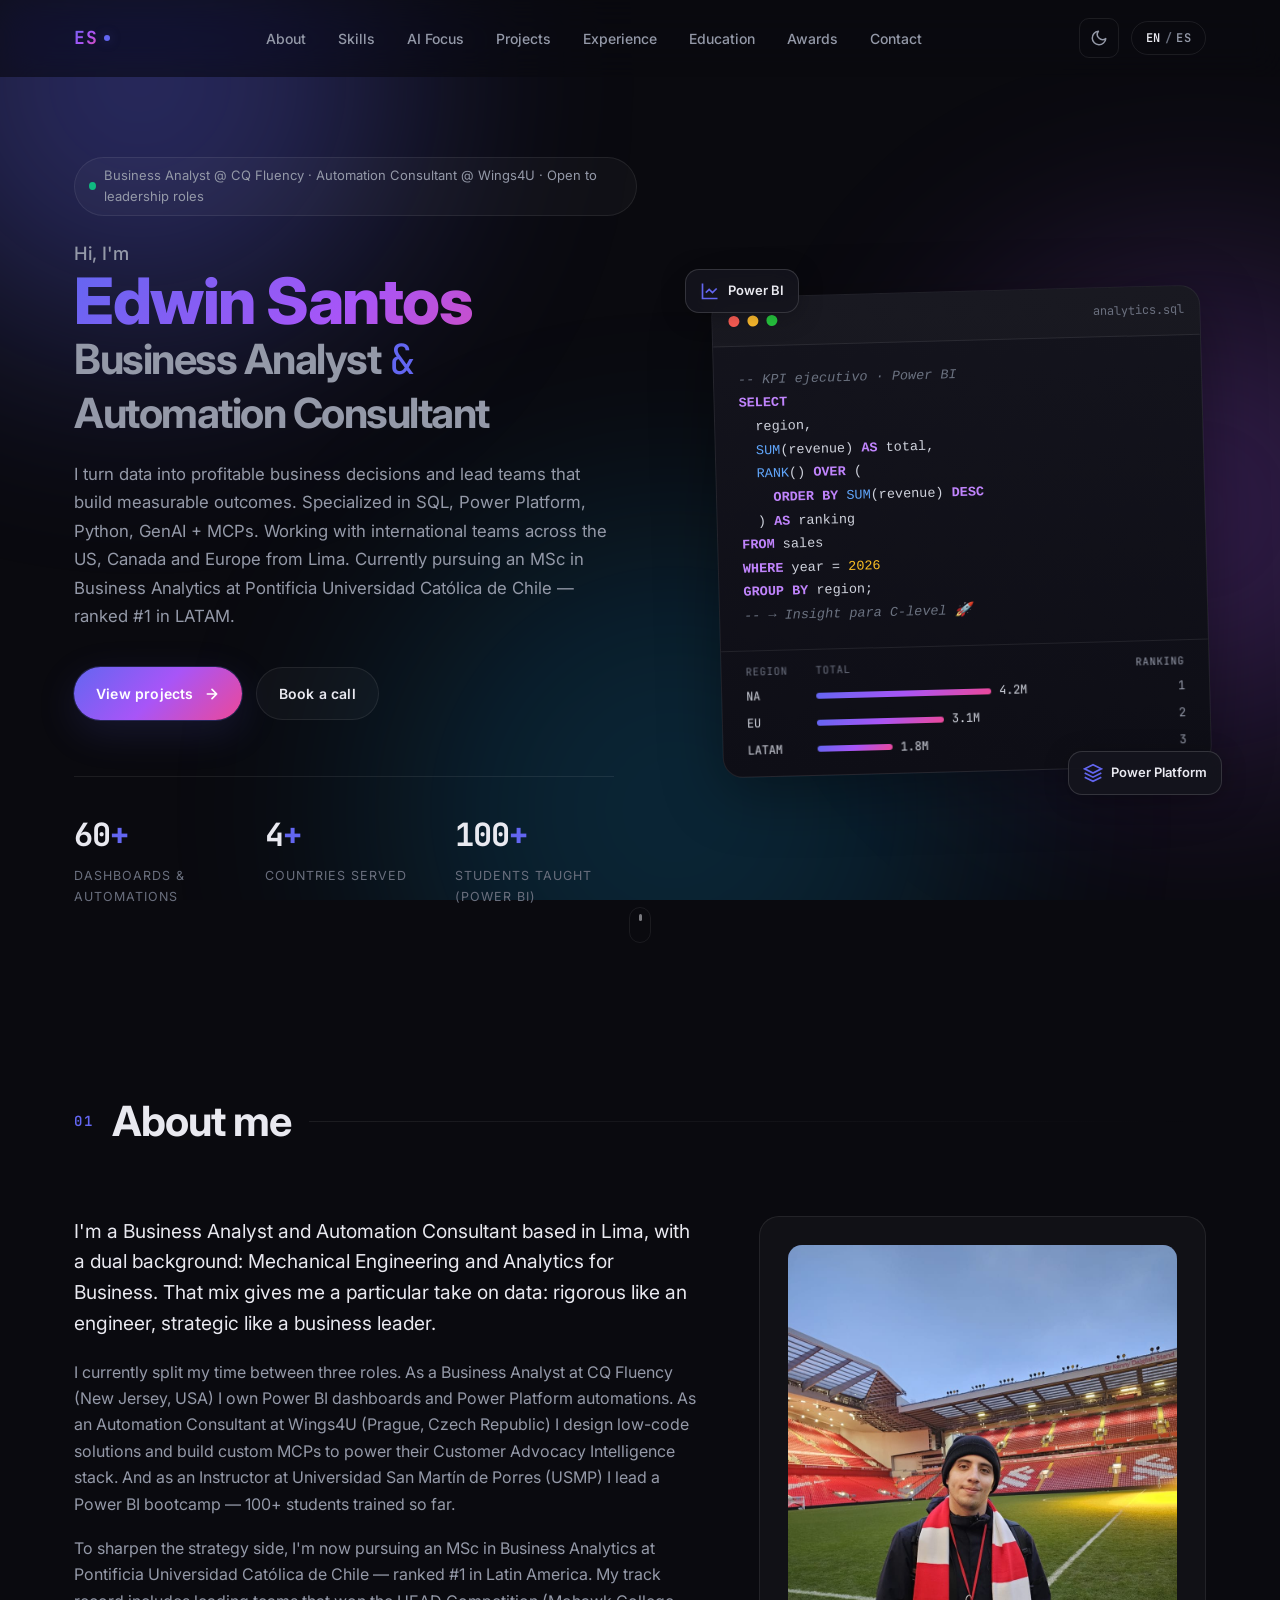
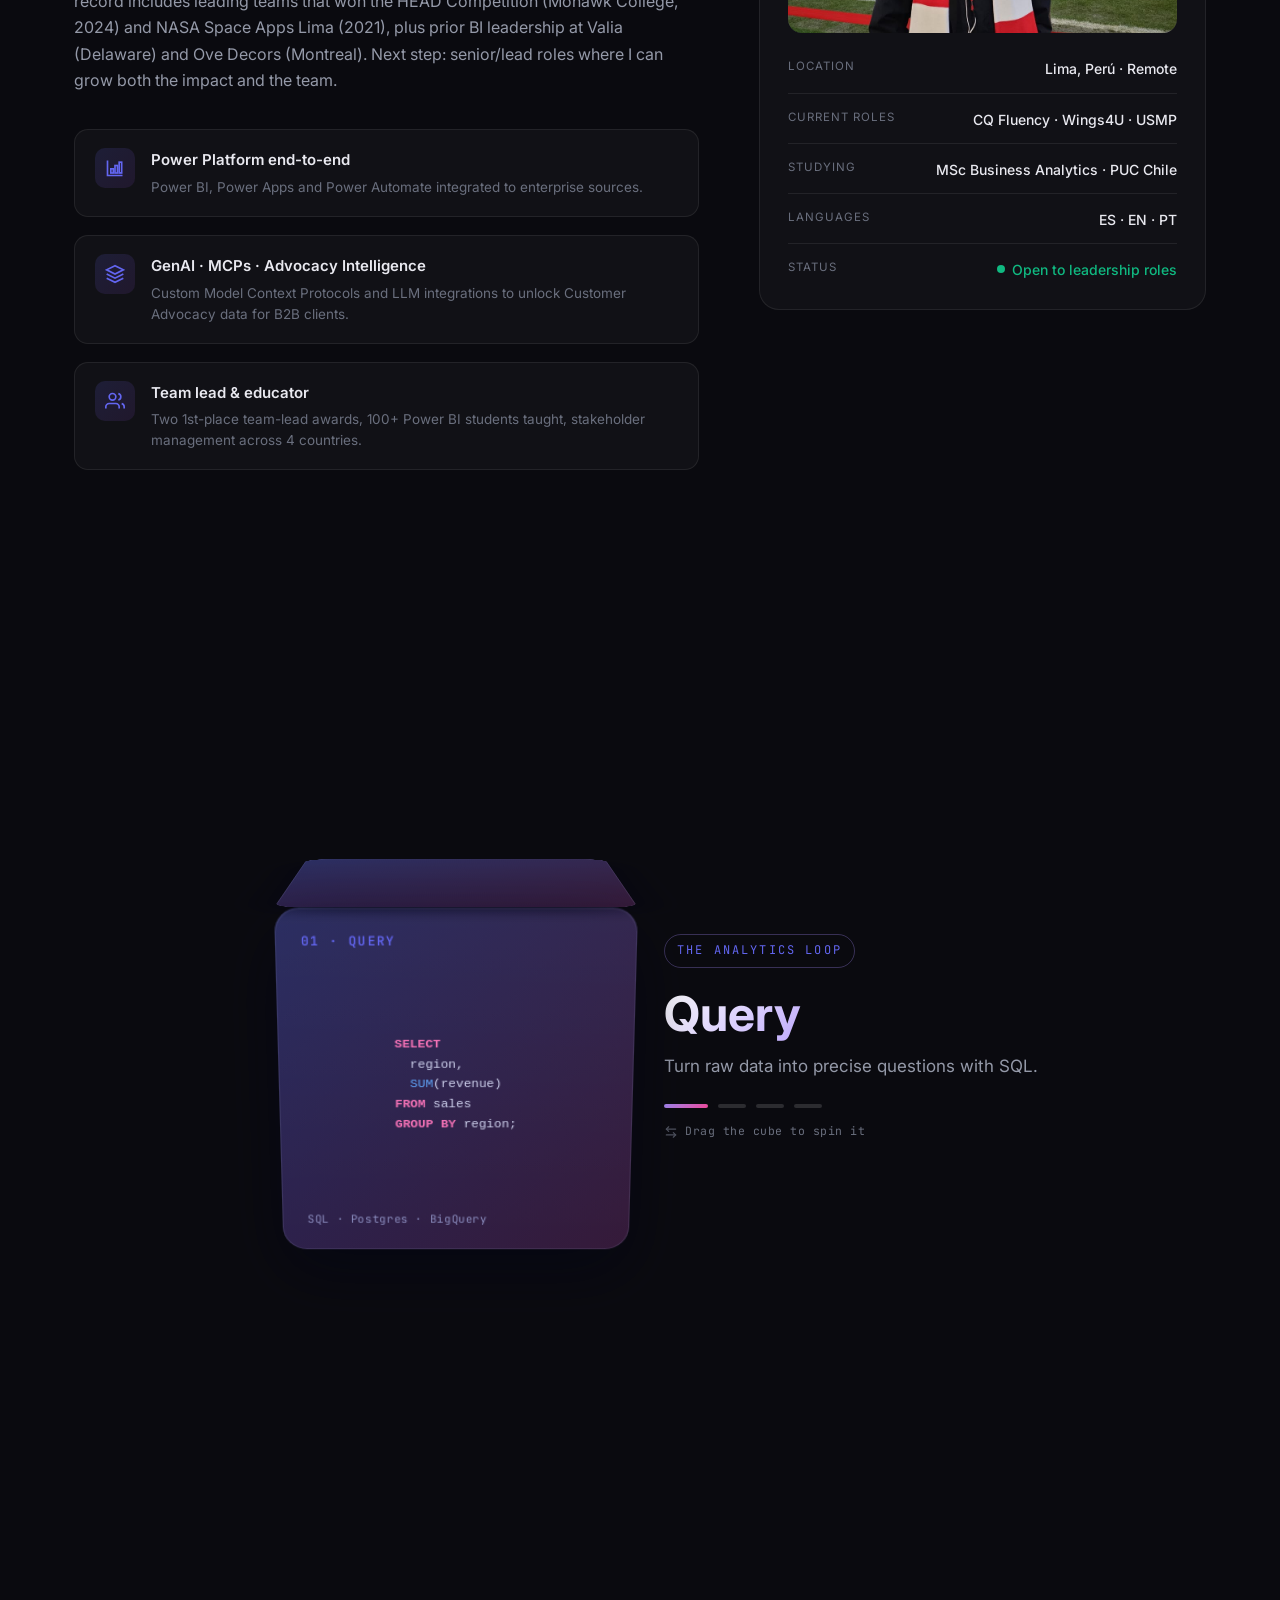
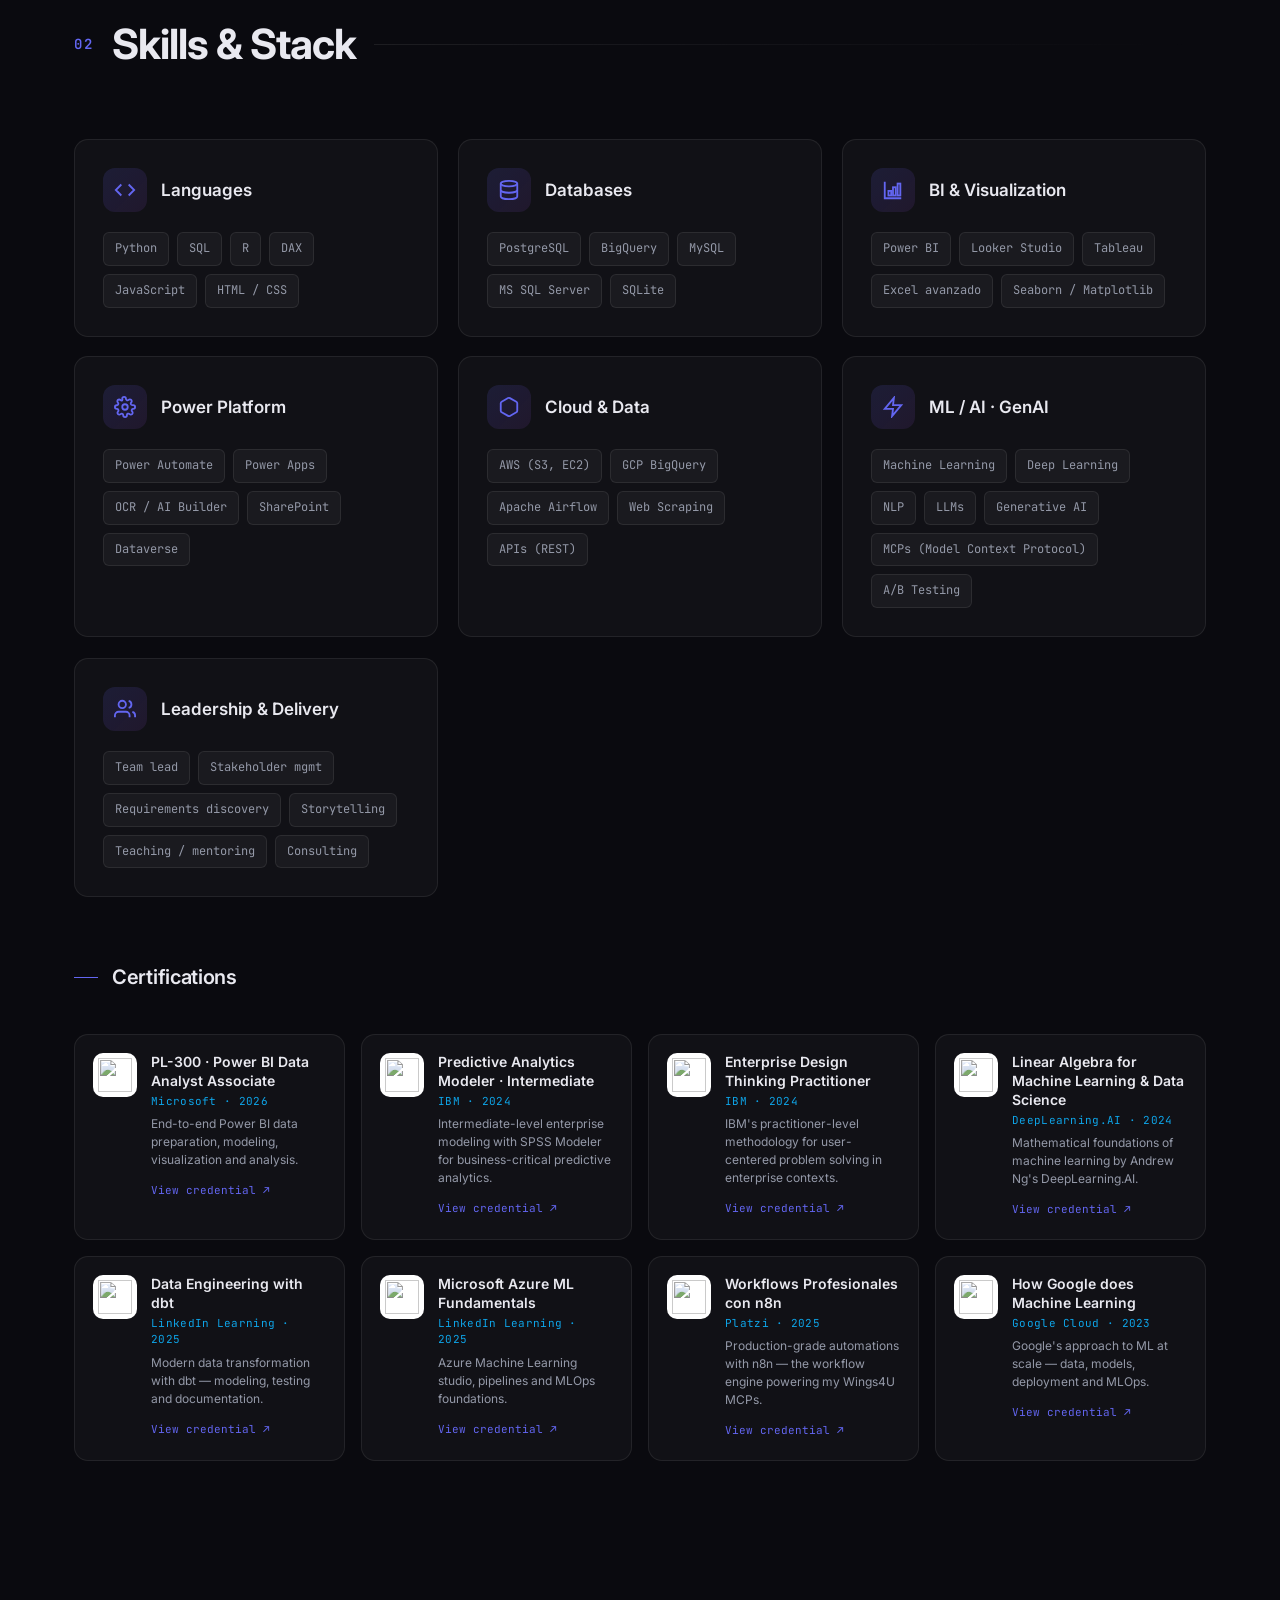
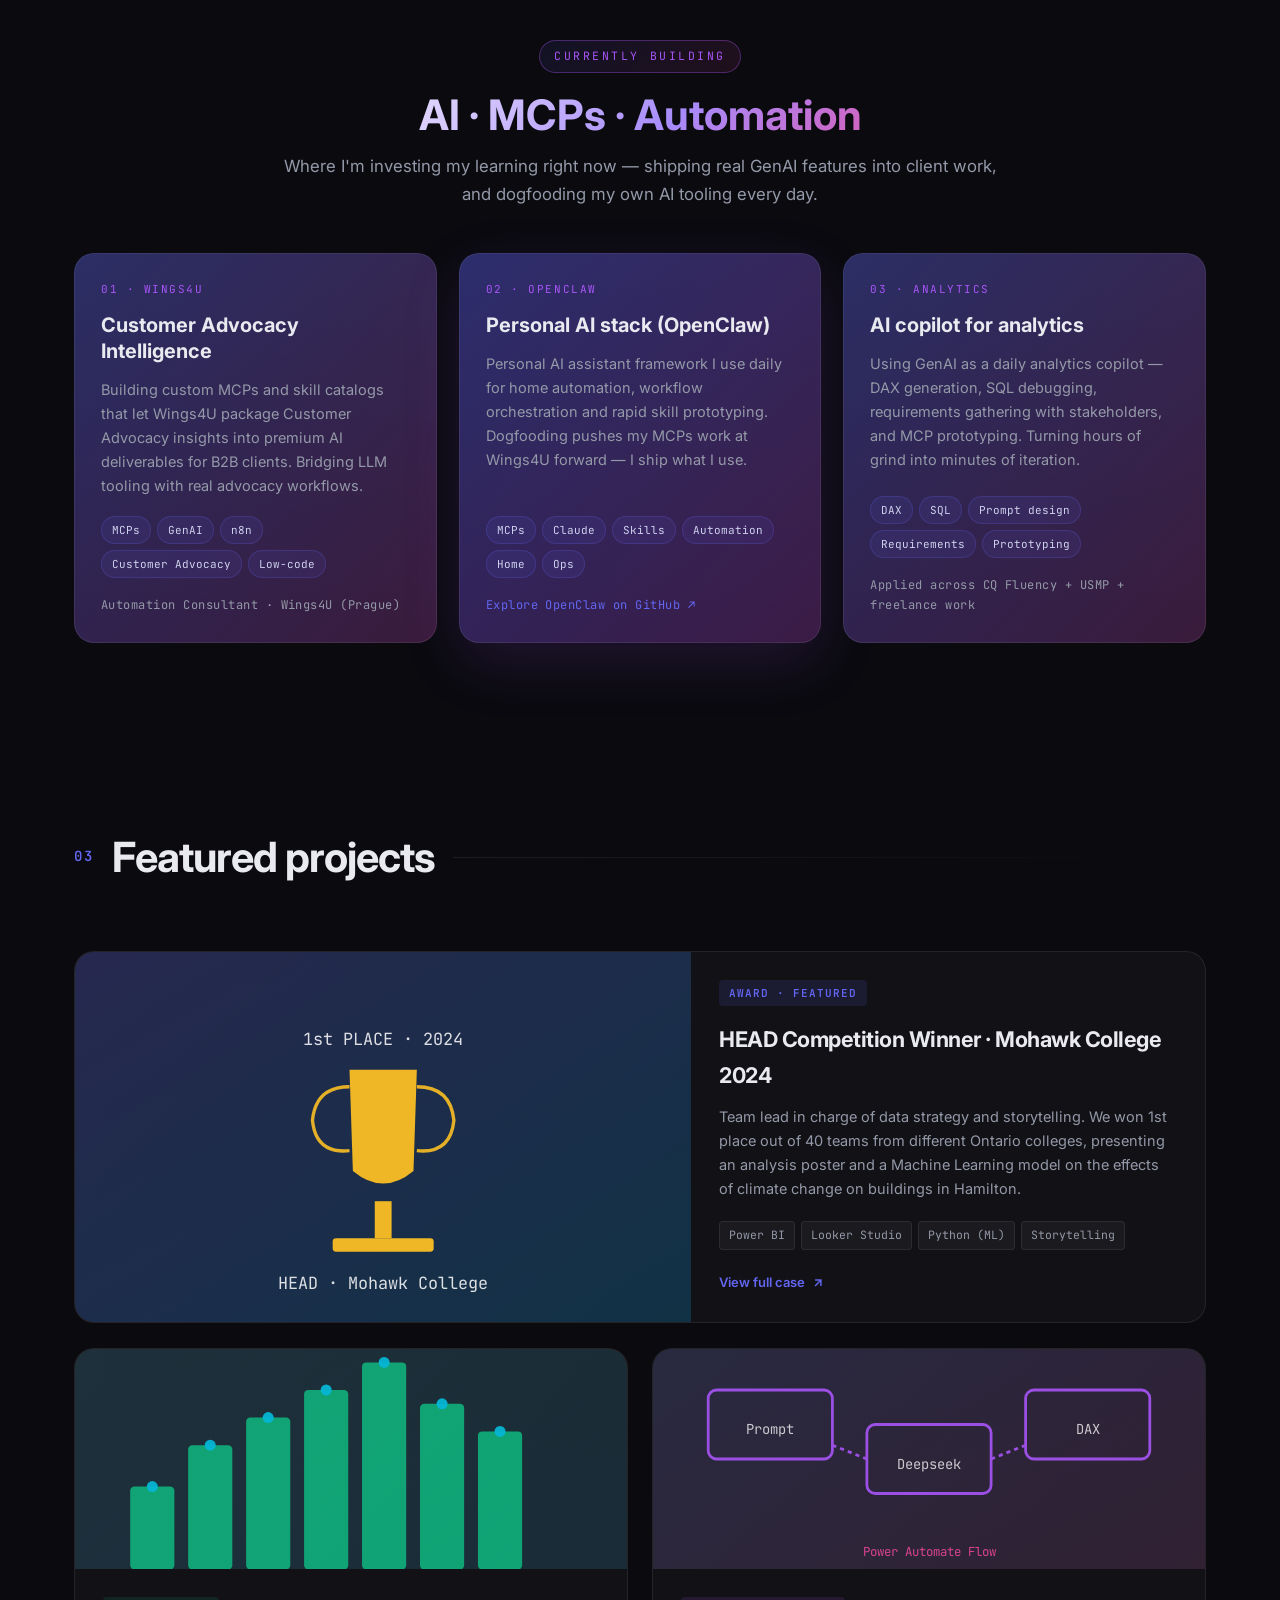
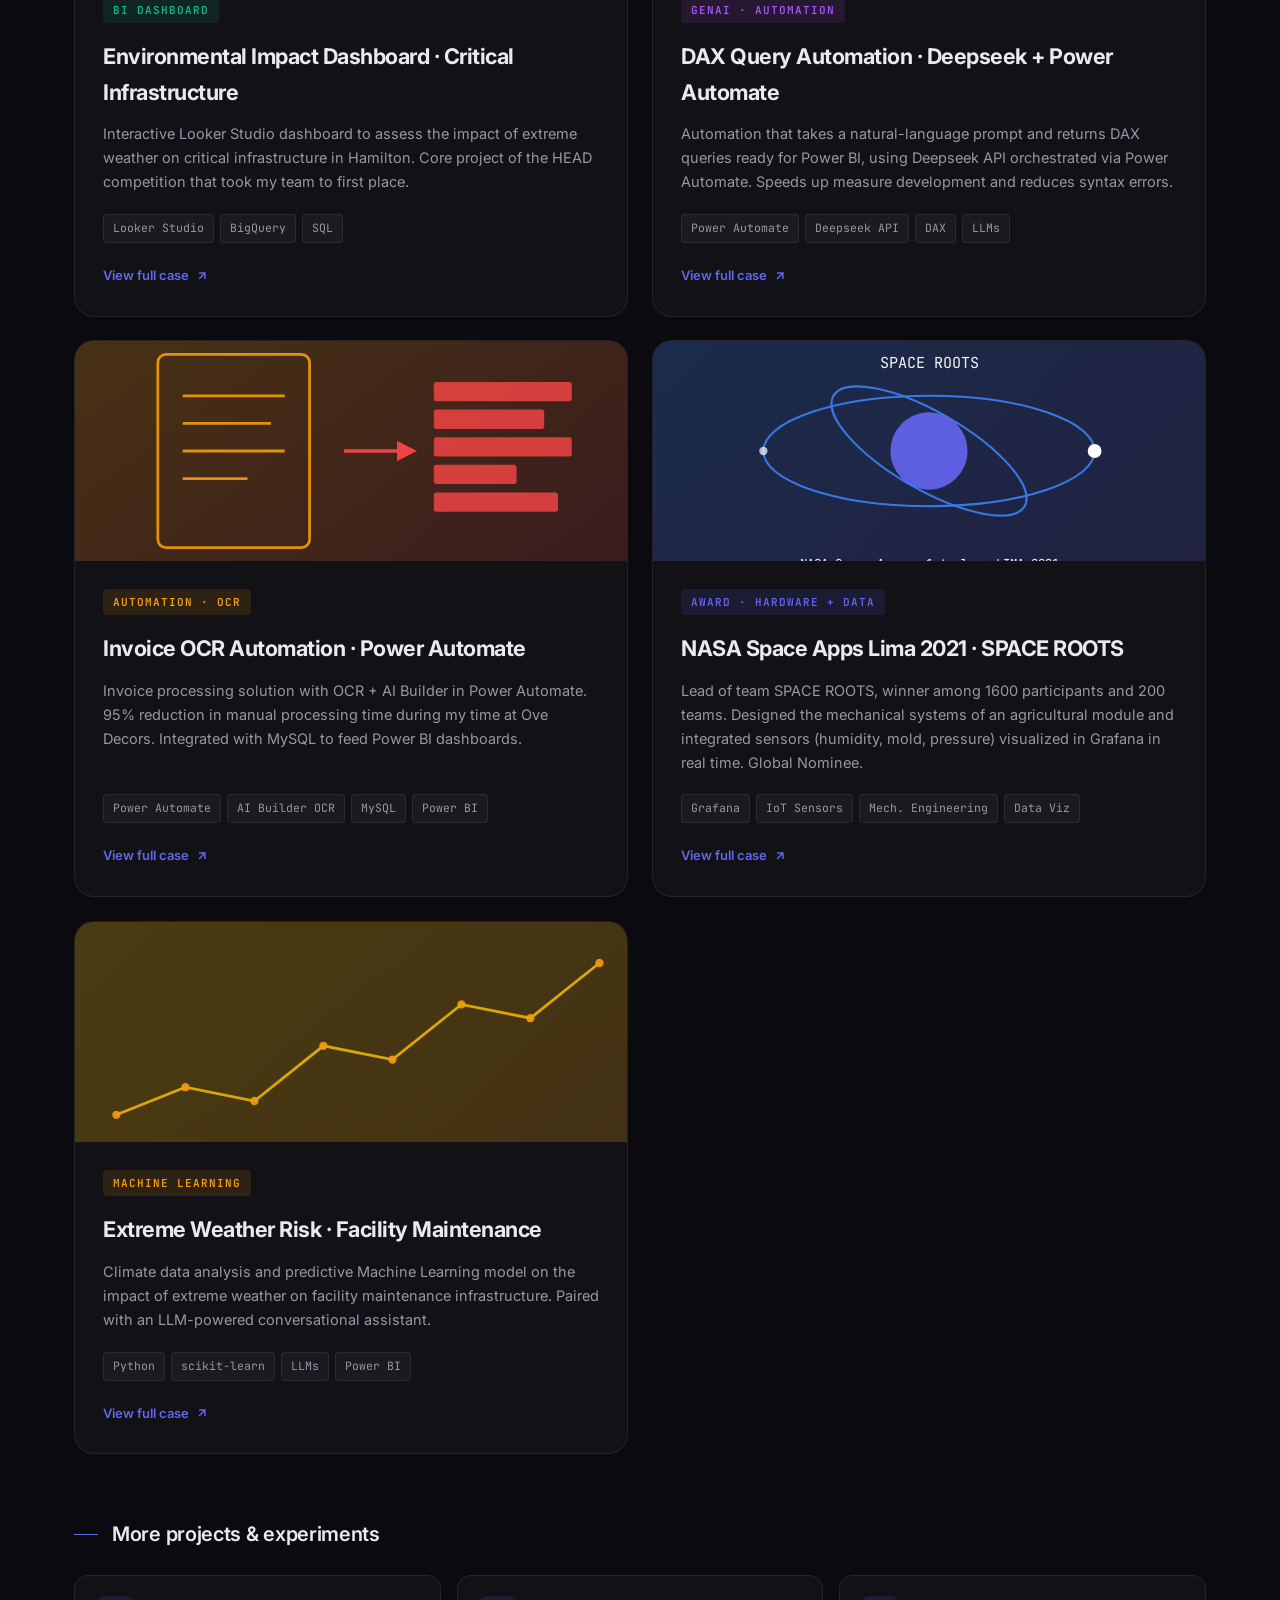
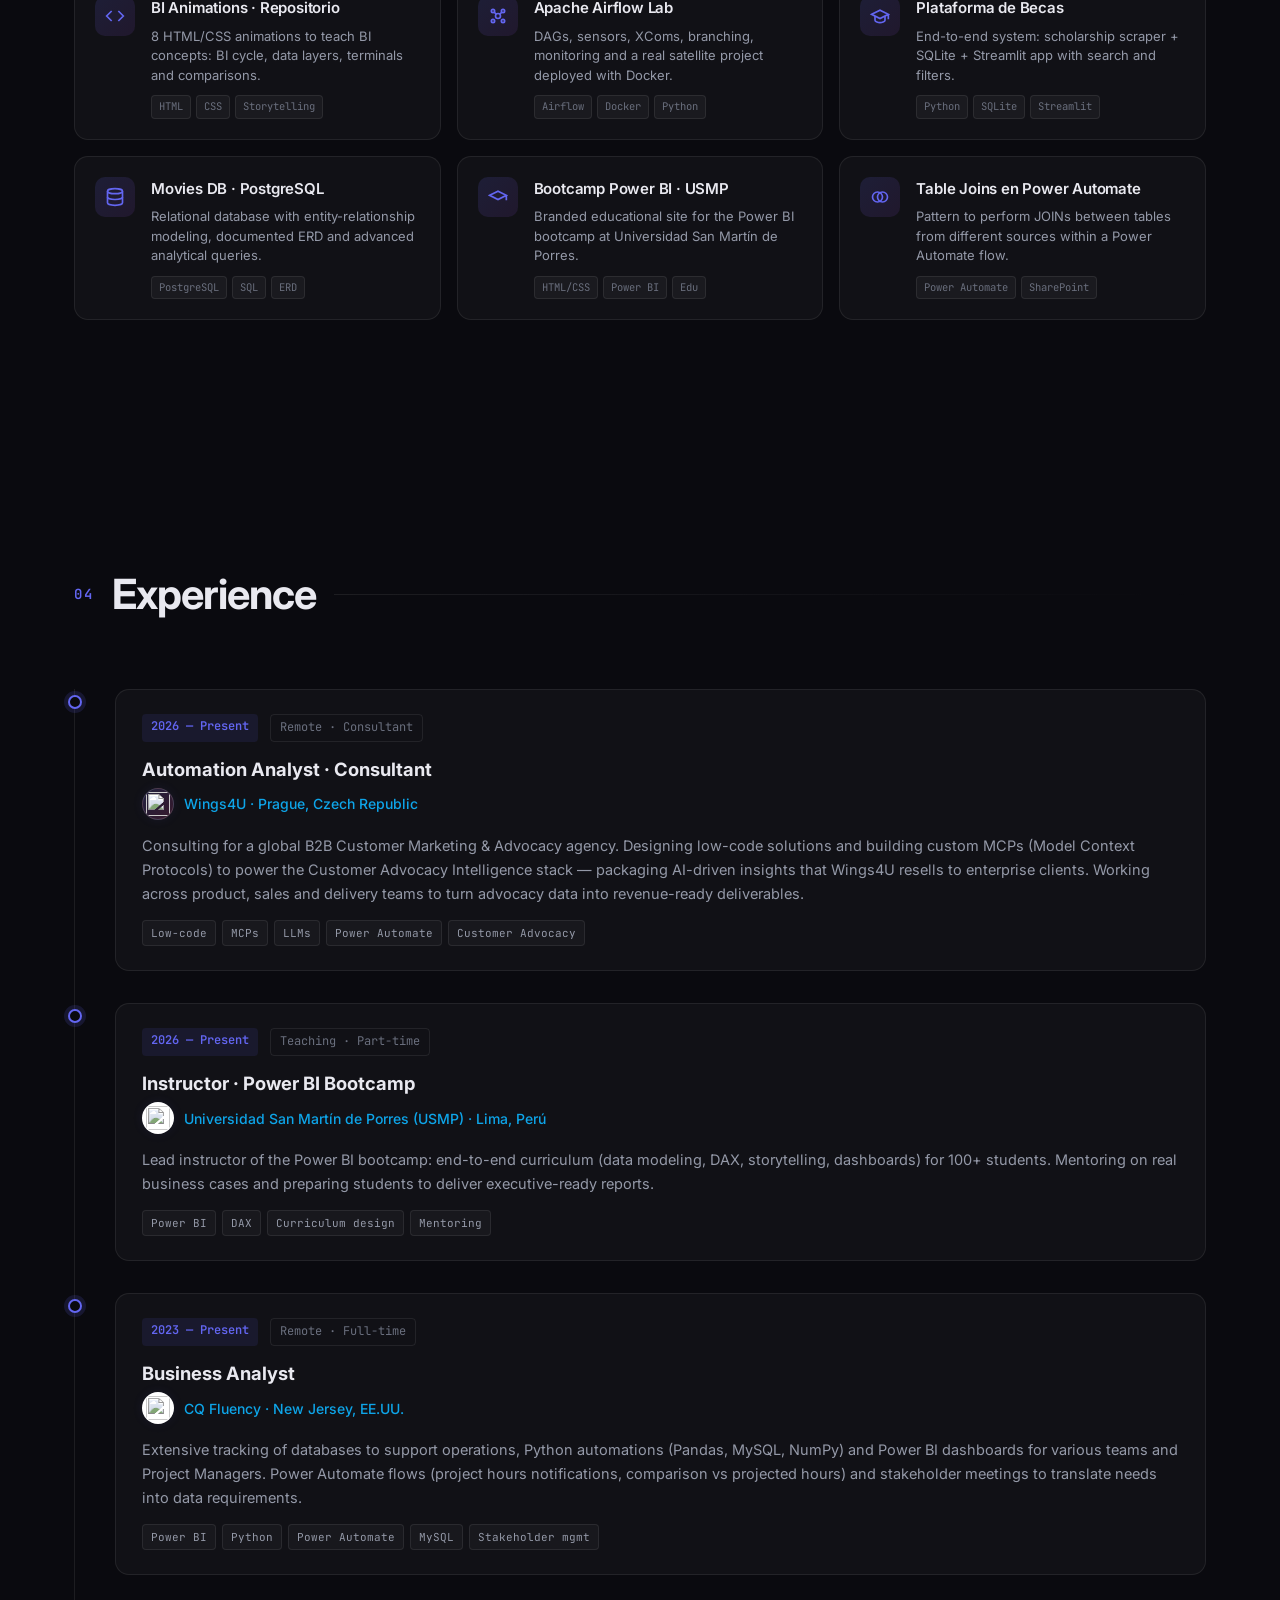
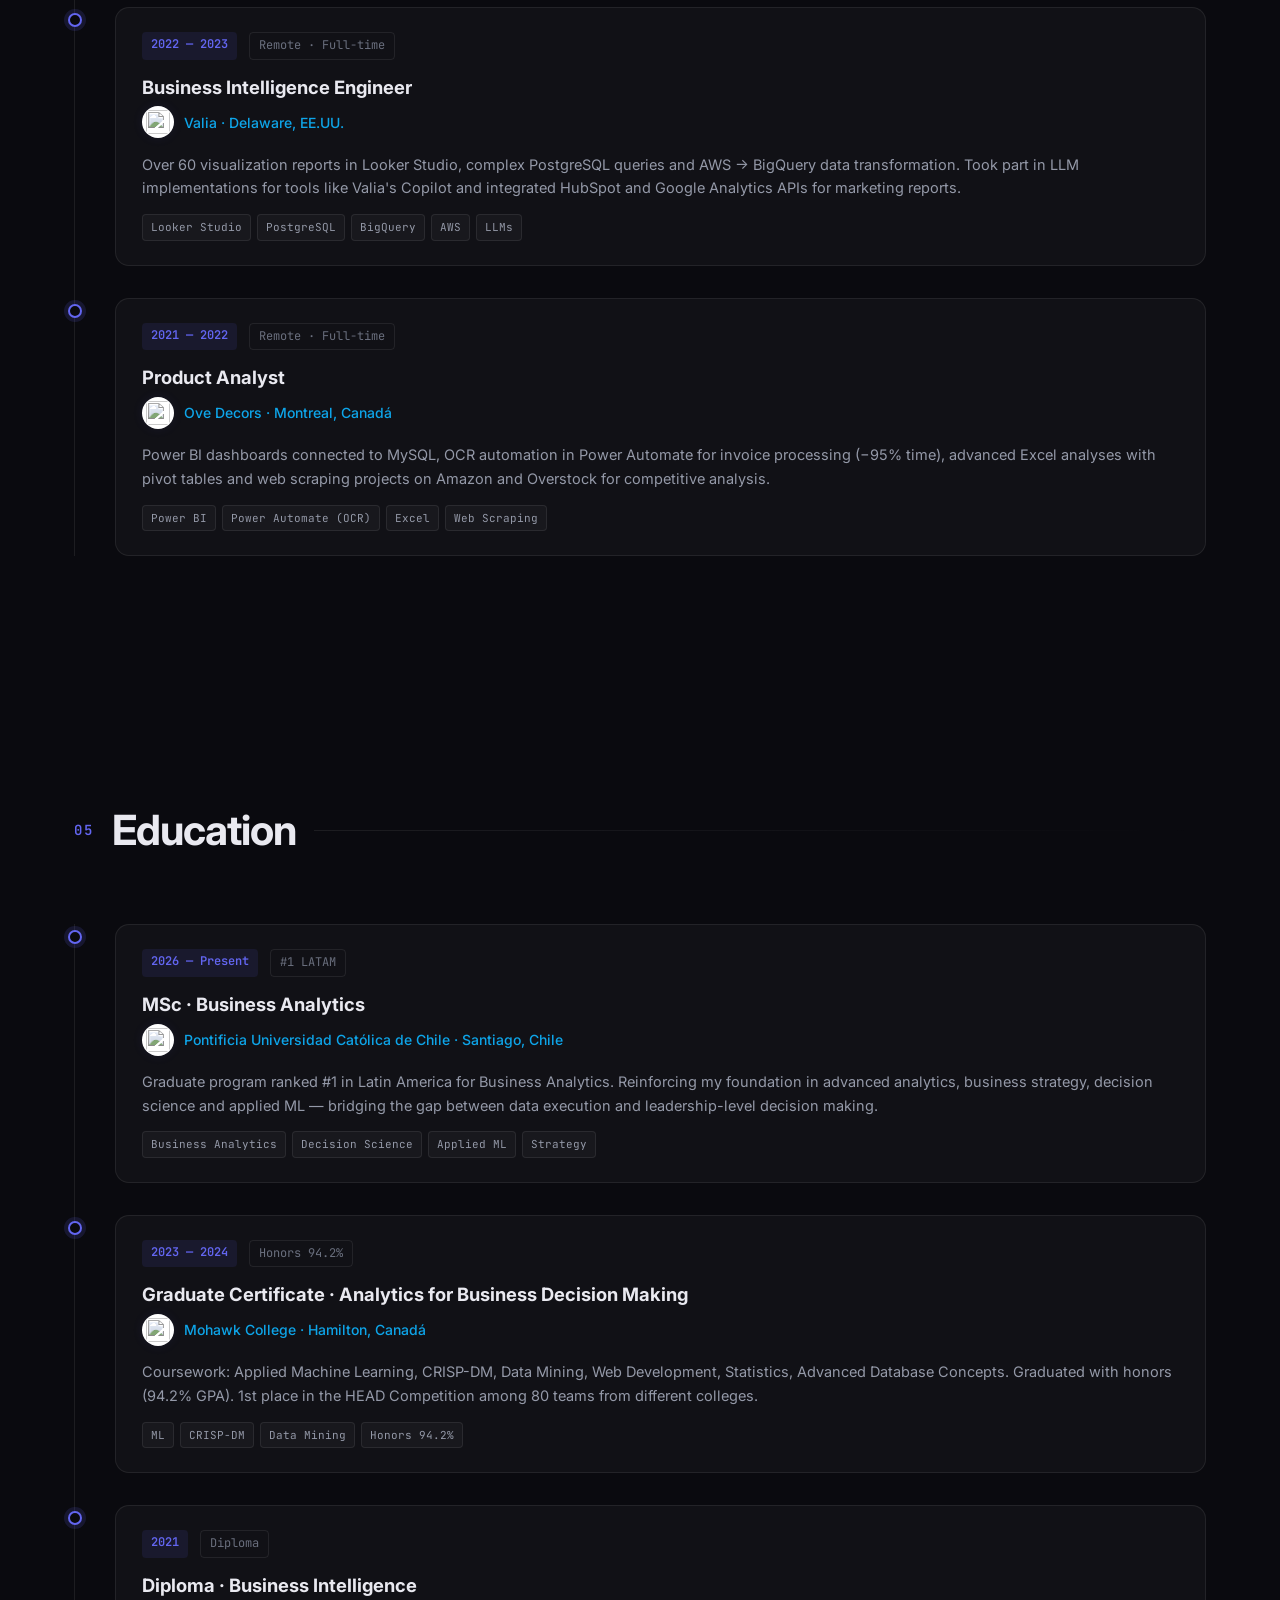
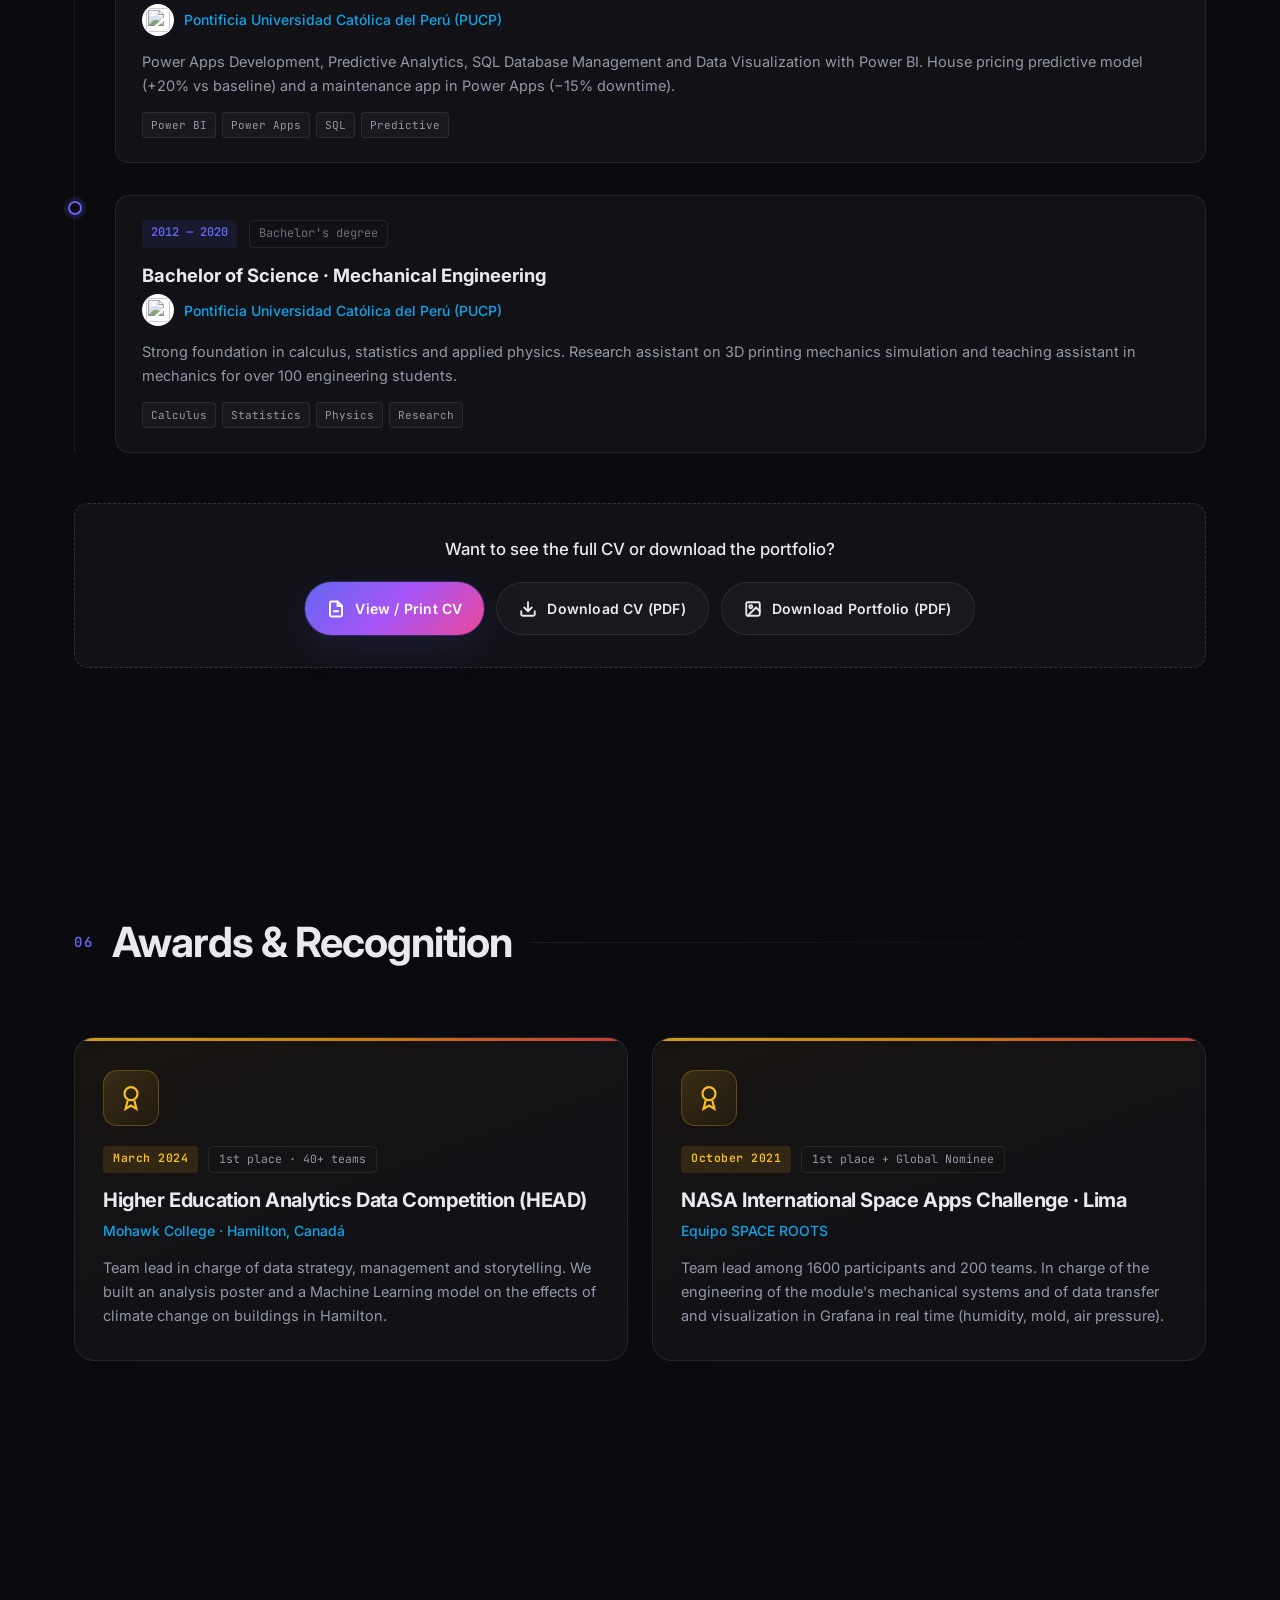
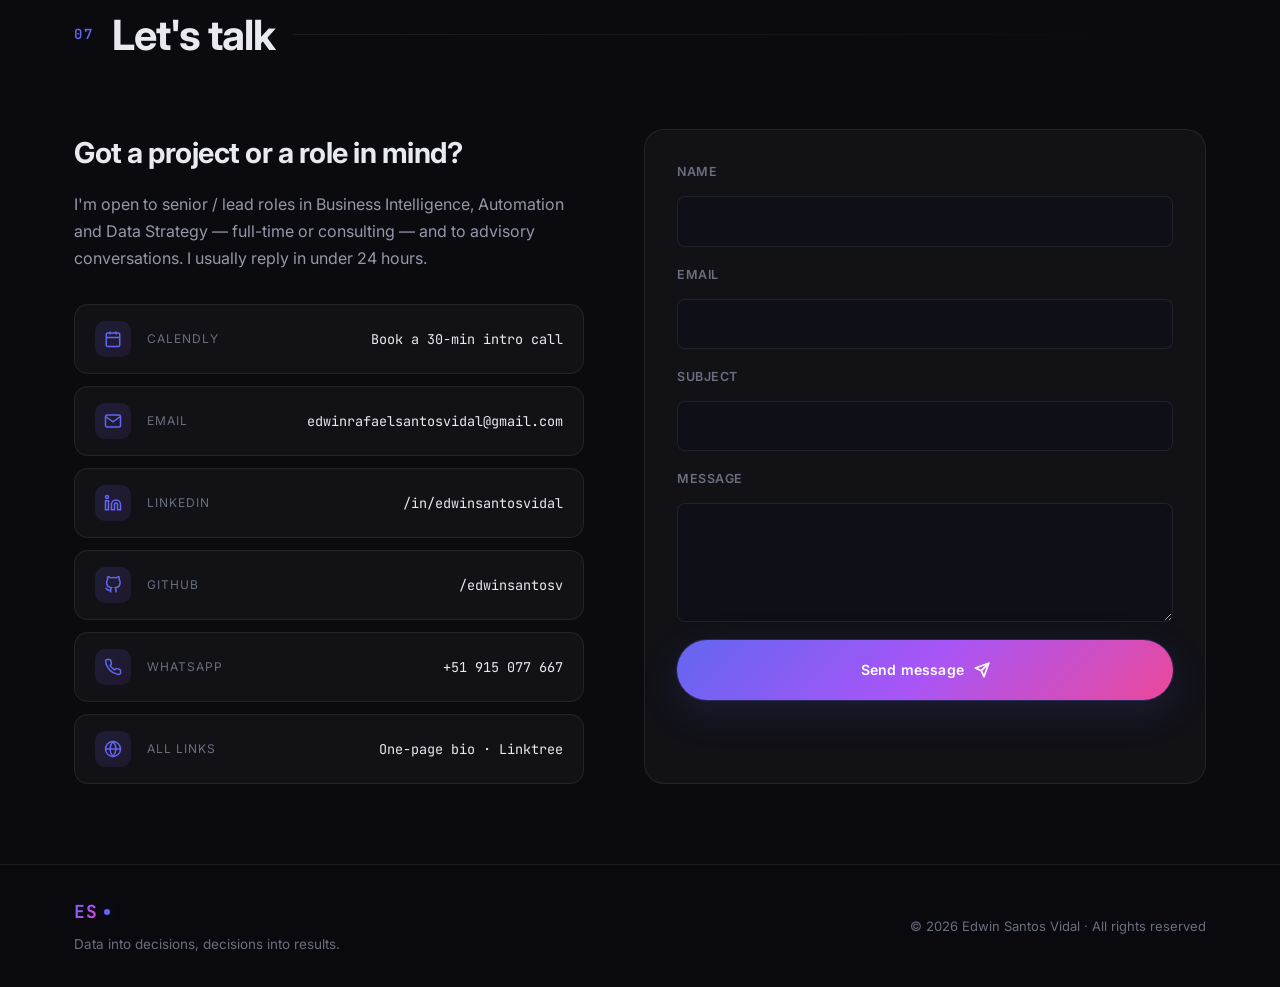
==== commit 8bd08d56: "feat(ai-focus): new section between Skills and Projects — Wings4U MCPs, OpenClaw, AI copilot" ====
--- a/index.html
+++ b/index.html
@@ -70,6 +70,7 @@
       <ul class="nav-links">
         <li><a href="#about" data-i18n="nav.about">About</a></li>
         <li><a href="#skills" data-i18n="nav.skills">Skills</a></li>
+        <li><a href="#ai-focus" data-i18n="nav.ai">AI Focus</a></li>
         <li><a href="#projects" data-i18n="nav.projects">Projects</a></li>
         <li><a href="#experience" data-i18n="nav.experience">Experience</a></li>
         <li><a href="#education" data-i18n="nav.education">Education</a></li>
@@ -583,6 +584,49 @@
             </div>
           </a>
 
+        </div>
+      </div>
+    </section>
+
+    <!-- AI FOCUS (currently building — no section number, sits between Skills and Projects) -->
+    <section id="ai-focus" class="section section-ai">
+      <div class="container">
+        <div class="ai-focus-head reveal">
+          <span class="ai-focus-eyebrow" data-i18n="ai.eyebrow">Currently building</span>
+          <h2 class="ai-focus-title" data-i18n="ai.title">AI · MCPs · Automation</h2>
+          <p class="ai-focus-lead" data-i18n="ai.lead">Where I'm investing my learning right now — shipping real GenAI features into client work, and dogfooding my own AI tooling every day.</p>
+        </div>
+
+        <div class="ai-focus-grid">
+          <article class="ai-card reveal">
+            <div class="ai-card-tag">01 · Wings4U</div>
+            <h3 data-i18n="ai.c1.title">Customer Advocacy Intelligence</h3>
+            <p data-i18n="ai.c1.desc">Building custom MCPs and skill catalogs that let Wings4U package Customer Advocacy insights into premium AI deliverables for B2B clients. Bridging LLM tooling with real advocacy workflows.</p>
+            <ul class="ai-card-tags">
+              <li>MCPs</li><li>GenAI</li><li>n8n</li><li>Customer Advocacy</li><li>Low-code</li>
+            </ul>
+            <span class="ai-card-cta" data-i18n="ai.c1.role">Automation Consultant · Wings4U (Prague)</span>
+          </article>
+
+          <article class="ai-card reveal ai-card-featured">
+            <div class="ai-card-tag">02 · OpenClaw</div>
+            <h3 data-i18n="ai.c2.title">Personal AI stack (OpenClaw)</h3>
+            <p data-i18n="ai.c2.desc">Personal AI assistant framework I use daily for home automation, workflow orchestration and rapid skill prototyping. Dogfooding pushes my MCPs work at Wings4U forward — I ship what I use.</p>
+            <ul class="ai-card-tags">
+              <li>MCPs</li><li>Claude</li><li>Skills</li><li>Automation</li><li>Home</li><li>Ops</li>
+            </ul>
+            <a class="ai-card-cta ai-card-link" href="https://github.com/openclaw" target="_blank" rel="noopener" data-i18n="ai.c2.cta">Explore OpenClaw on GitHub ↗</a>
+          </article>
+
+          <article class="ai-card reveal">
+            <div class="ai-card-tag">03 · Analytics</div>
+            <h3 data-i18n="ai.c3.title">AI copilot for analytics</h3>
+            <p data-i18n="ai.c3.desc">Using GenAI as a daily analytics copilot — DAX generation, SQL debugging, requirements gathering with stakeholders, and MCP prototyping. Turning hours of grind into minutes of iteration.</p>
+            <ul class="ai-card-tags">
+              <li>DAX</li><li>SQL</li><li>Prompt design</li><li>Requirements</li><li>Prototyping</li>
+            </ul>
+            <span class="ai-card-cta" data-i18n="ai.c3.role">Applied across CQ Fluency + USMP + freelance work</span>
+          </article>
         </div>
       </div>
     </section>
--- a/styles.css
+++ b/styles.css
@@ -861,6 +861,155 @@
 }
 
 /* =========================================================
+   AI Focus (between Skills and Projects, no section number)
+   ========================================================= */
+.section-ai { padding-top: 60px; padding-bottom: 60px; }
+
+.ai-focus-head {
+  max-width: 720px;
+  margin: 0 auto 44px;
+  text-align: center;
+}
+.ai-focus-eyebrow {
+  display: inline-block;
+  font-family: var(--font-mono);
+  font-size: 11.5px;
+  letter-spacing: 0.22em;
+  text-transform: uppercase;
+  color: var(--accent-3, #a855f7);
+  padding: 6px 14px;
+  border: 1px solid rgba(168, 85, 247, 0.35);
+  border-radius: 999px;
+  margin-bottom: 18px;
+  background: linear-gradient(135deg, rgba(99,102,241,.10), rgba(236,72,153,.10));
+}
+.ai-focus-title {
+  font-size: clamp(28px, 3.6vw, 42px);
+  font-weight: 700;
+  margin: 0 0 14px;
+  background: linear-gradient(135deg, #fff 0%, #a78bfa 55%, #ec4899 100%);
+  -webkit-background-clip: text;
+  background-clip: text;
+  color: transparent;
+  line-height: 1.15;
+}
+.ai-focus-lead {
+  color: var(--text-muted);
+  font-size: 1.05rem;
+  line-height: 1.65;
+  margin: 0;
+}
+
+.ai-focus-grid {
+  display: grid;
+  grid-template-columns: repeat(3, 1fr);
+  gap: 22px;
+}
+@media (max-width: 980px) {
+  .ai-focus-grid { grid-template-columns: 1fr; }
+}
+
+.ai-card {
+  position: relative;
+  padding: 26px;
+  border-radius: var(--r-lg);
+  border: 1px solid var(--border);
+  background:
+    linear-gradient(180deg, rgba(255,255,255,.02), rgba(255,255,255,0)) padding-box,
+    linear-gradient(135deg, rgba(99,102,241,.30), rgba(236,72,153,.20)) border-box;
+  background-color: #0d1024;
+  display: flex;
+  flex-direction: column;
+  gap: 14px;
+  transition: transform 300ms cubic-bezier(.2,.7,.2,1), box-shadow 300ms ease;
+  overflow: hidden;
+}
+.ai-card:hover {
+  transform: translateY(-4px);
+  box-shadow: 0 20px 60px rgba(99, 102, 241, 0.18);
+}
+.ai-card::before {
+  content: '';
+  position: absolute;
+  inset: -1px;
+  border-radius: inherit;
+  padding: 1px;
+  background: linear-gradient(135deg, rgba(99,102,241,.6), rgba(236,72,153,.4));
+  -webkit-mask: linear-gradient(#000 0 0) content-box, linear-gradient(#000 0 0);
+  -webkit-mask-composite: xor;
+          mask-composite: exclude;
+  opacity: 0;
+  transition: opacity 300ms ease;
+  pointer-events: none;
+}
+.ai-card:hover::before { opacity: 1; }
+
+.ai-card-featured {
+  background-color: #0f1030;
+  box-shadow: 0 20px 60px rgba(168, 85, 247, 0.14);
+}
+
+.ai-card-tag {
+  font-family: var(--font-mono);
+  font-size: 11px;
+  letter-spacing: 0.14em;
+  text-transform: uppercase;
+  color: var(--accent-3, #a855f7);
+}
+.ai-card h3 {
+  margin: 0;
+  font-size: 20px;
+  font-weight: 700;
+  color: var(--text);
+  line-height: 1.3;
+}
+.ai-card p {
+  margin: 0;
+  color: var(--text-muted);
+  font-size: 14.5px;
+  line-height: 1.65;
+  flex-grow: 1;
+}
+.ai-card-tags {
+  list-style: none;
+  padding: 0;
+  margin: 4px 0 0;
+  display: flex;
+  flex-wrap: wrap;
+  gap: 6px;
+}
+.ai-card-tags li {
+  font-family: var(--font-mono);
+  font-size: 11px;
+  padding: 4px 10px;
+  border-radius: 999px;
+  background: rgba(99, 102, 241, 0.10);
+  border: 1px solid rgba(99, 102, 241, 0.22);
+  color: #cfd2ee;
+}
+.ai-card-cta {
+  margin-top: 4px;
+  font-family: var(--font-mono);
+  font-size: 12px;
+  letter-spacing: 0.04em;
+  color: var(--text-muted);
+}
+.ai-card-link {
+  color: var(--accent);
+  text-decoration: none;
+  transition: color 200ms ease, transform 200ms ease;
+  display: inline-flex;
+  align-items: center;
+  gap: 4px;
+}
+.ai-card-link:hover { color: var(--accent-3, #a855f7); transform: translateX(2px); }
+
+[data-theme="light"] .ai-card { background-color: #ffffff; }
+[data-theme="light"] .ai-card-featured { background-color: #f8f7ff; }
+[data-theme="light"] .ai-card h3 { color: #1a1d3a; }
+[data-theme="light"] .ai-card-tags li { color: #3b3d68; background: rgba(99, 102, 241, 0.06); }
+
+/* =========================================================
    Projects
    ========================================================= */
 .projects-grid {
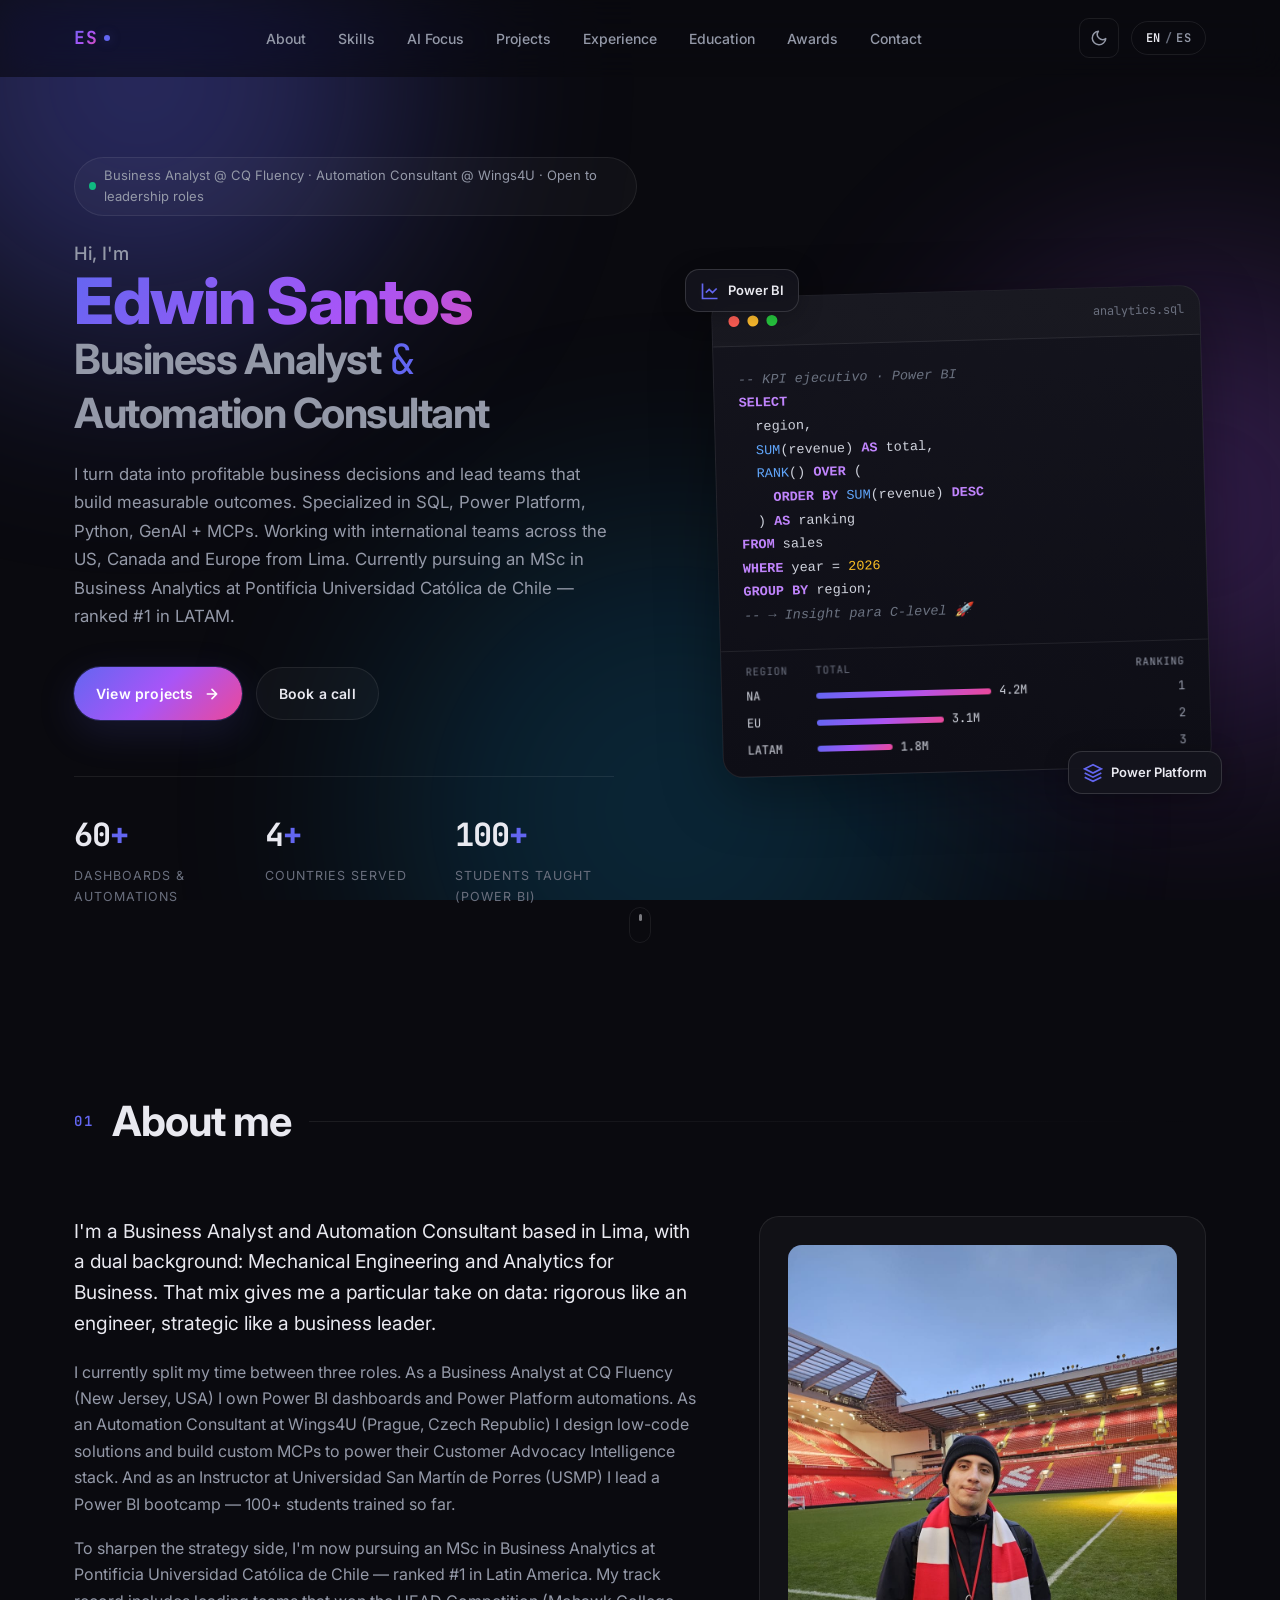
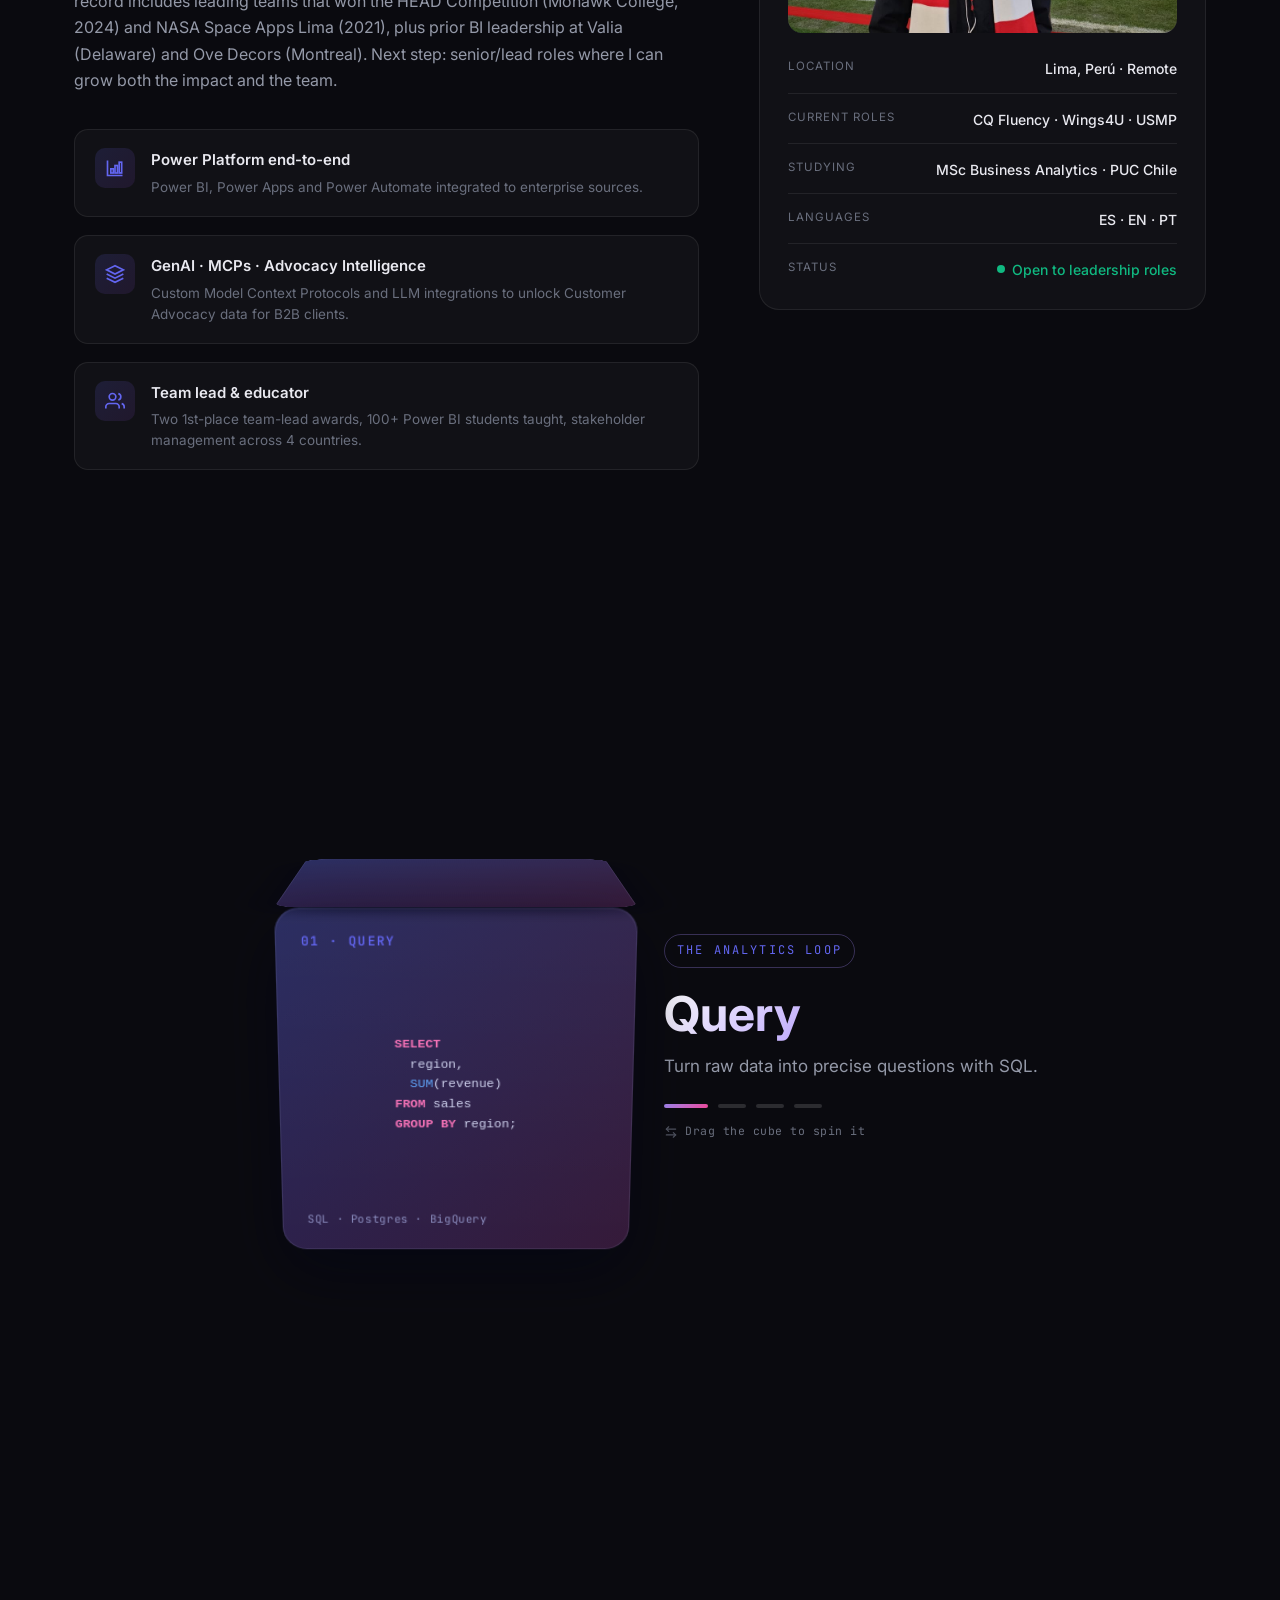
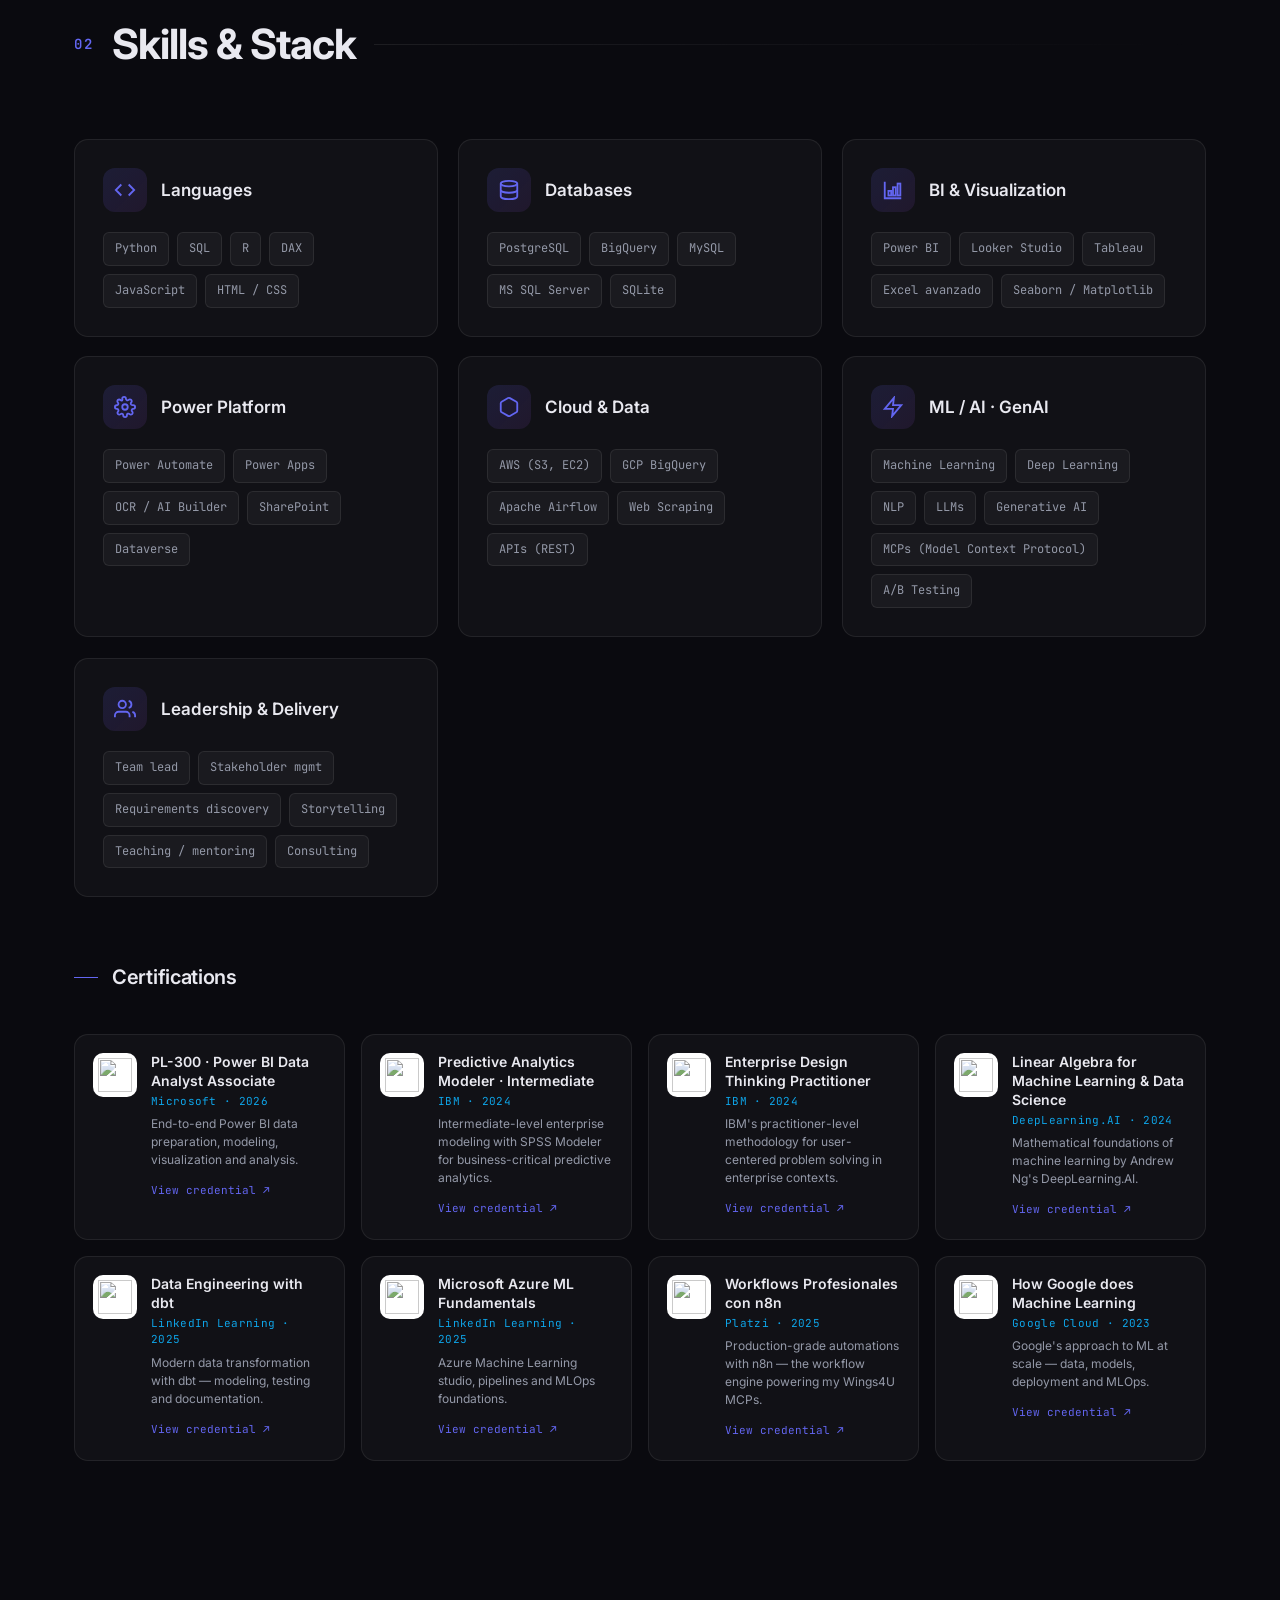
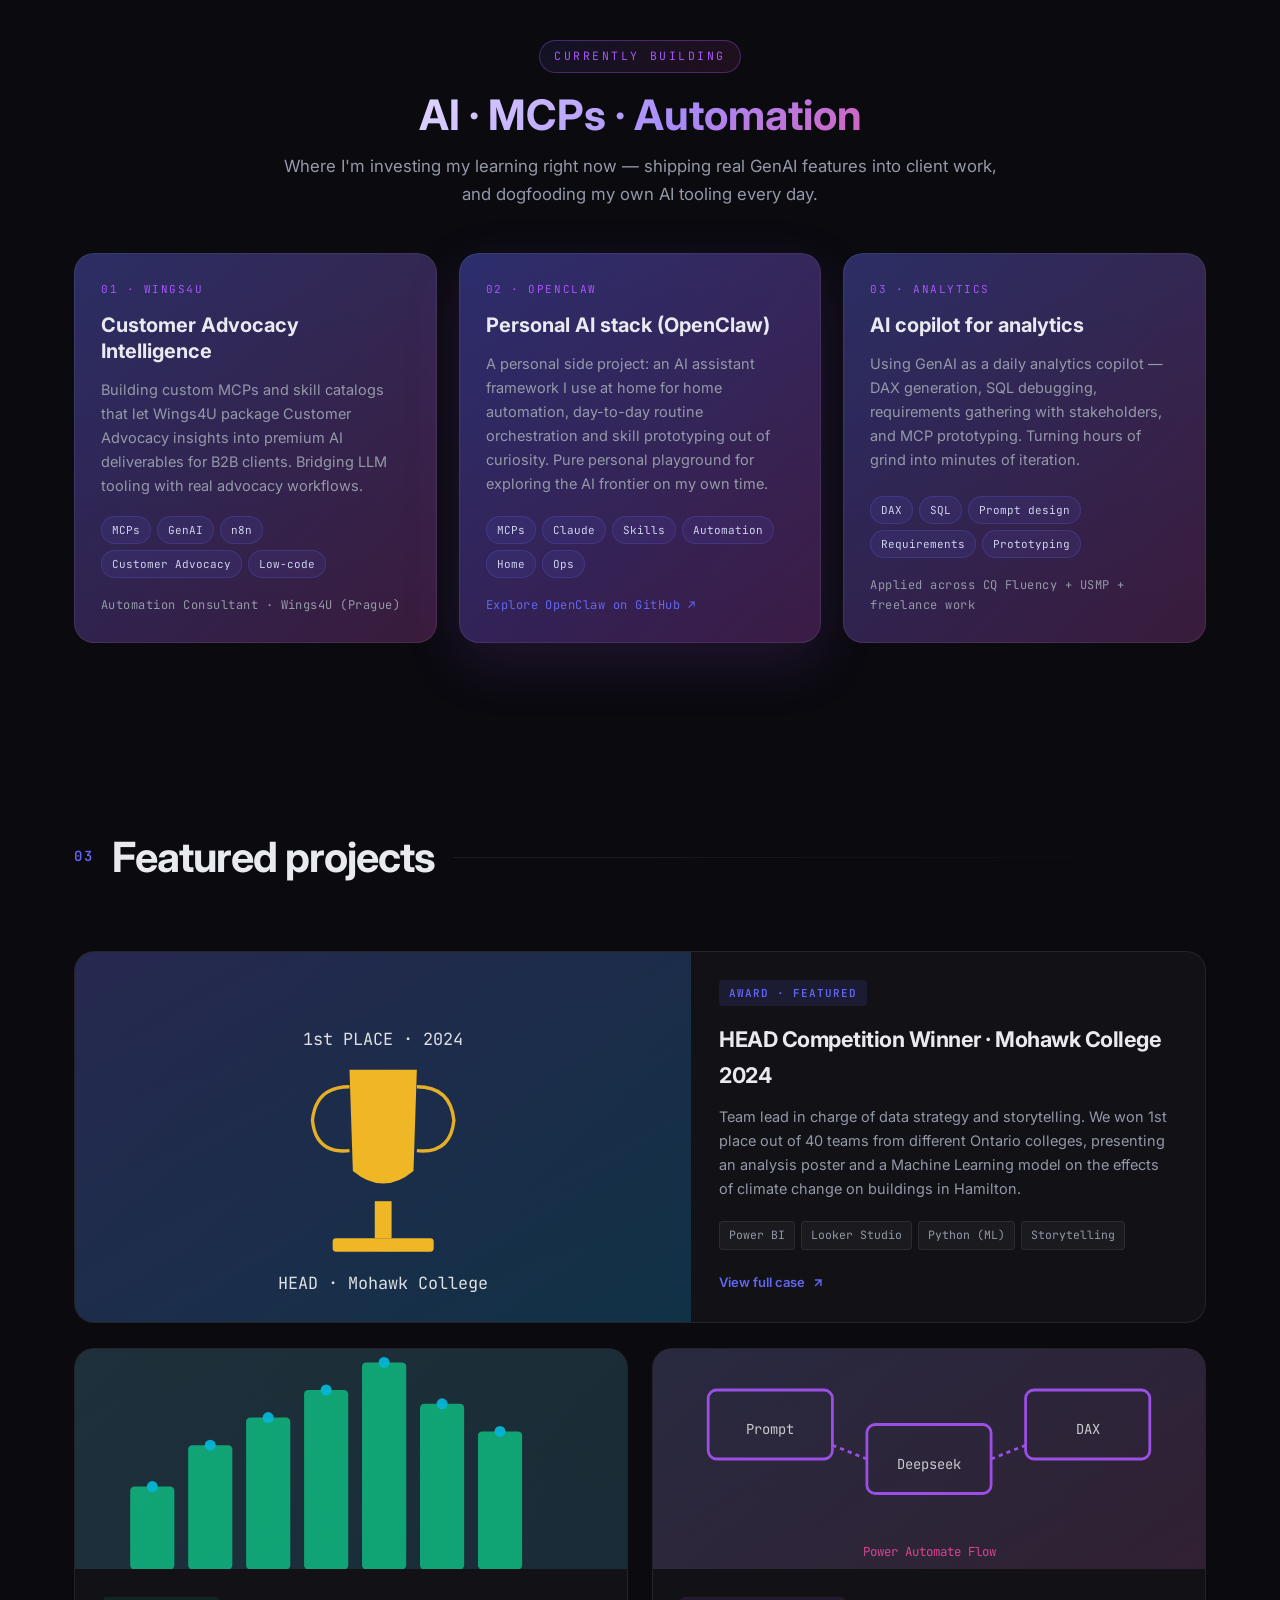
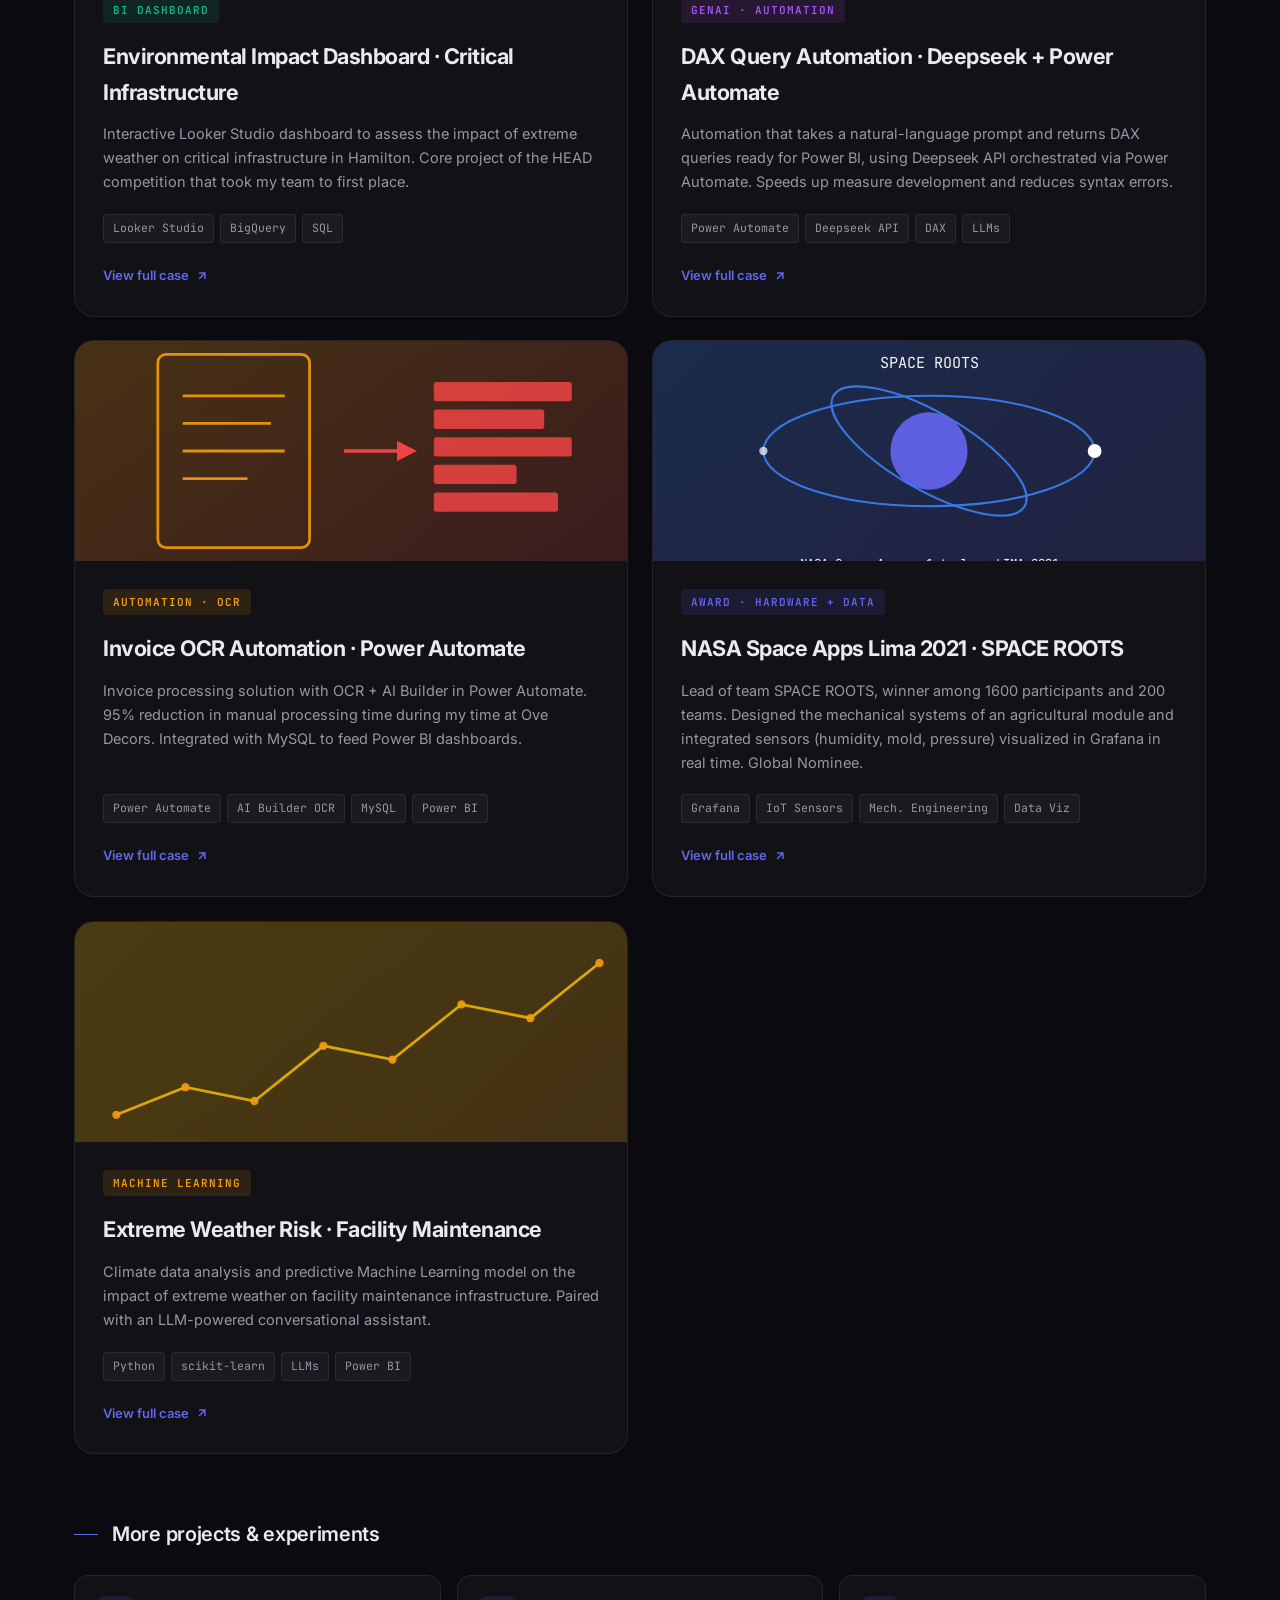
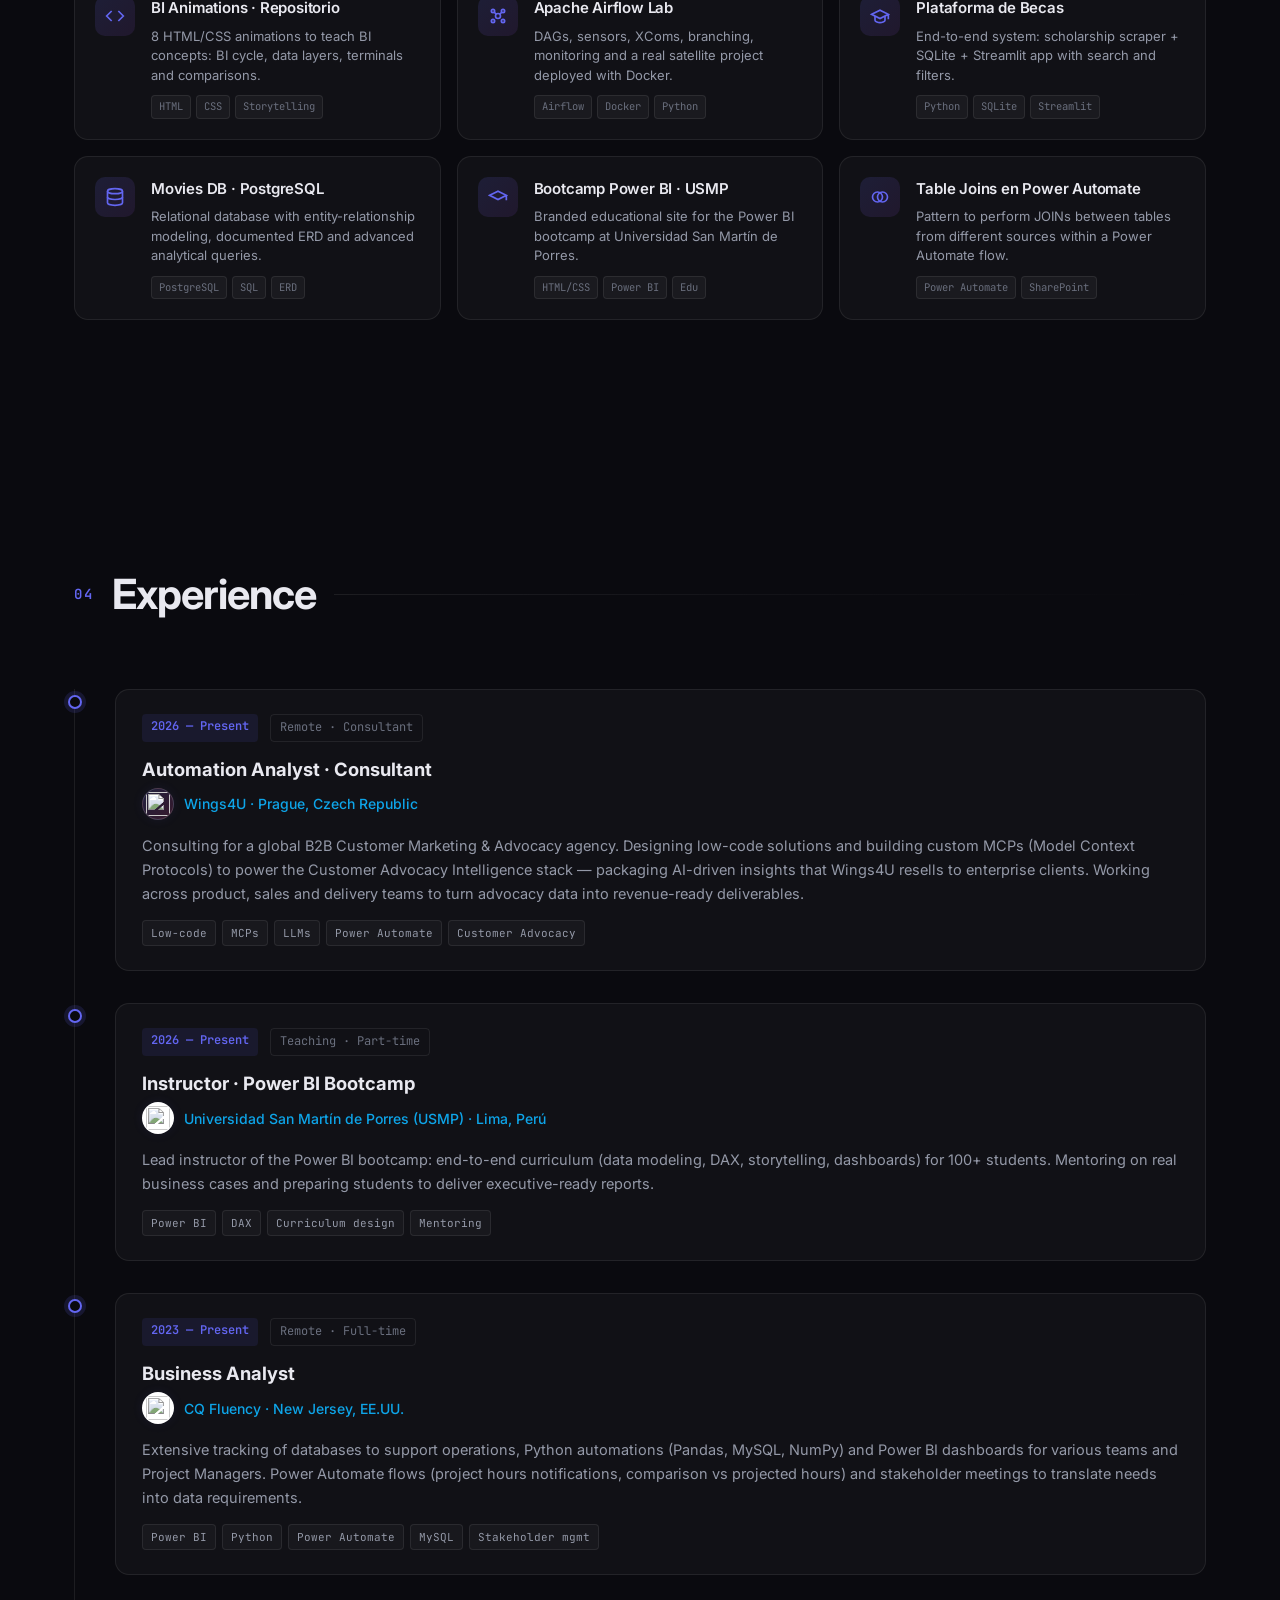
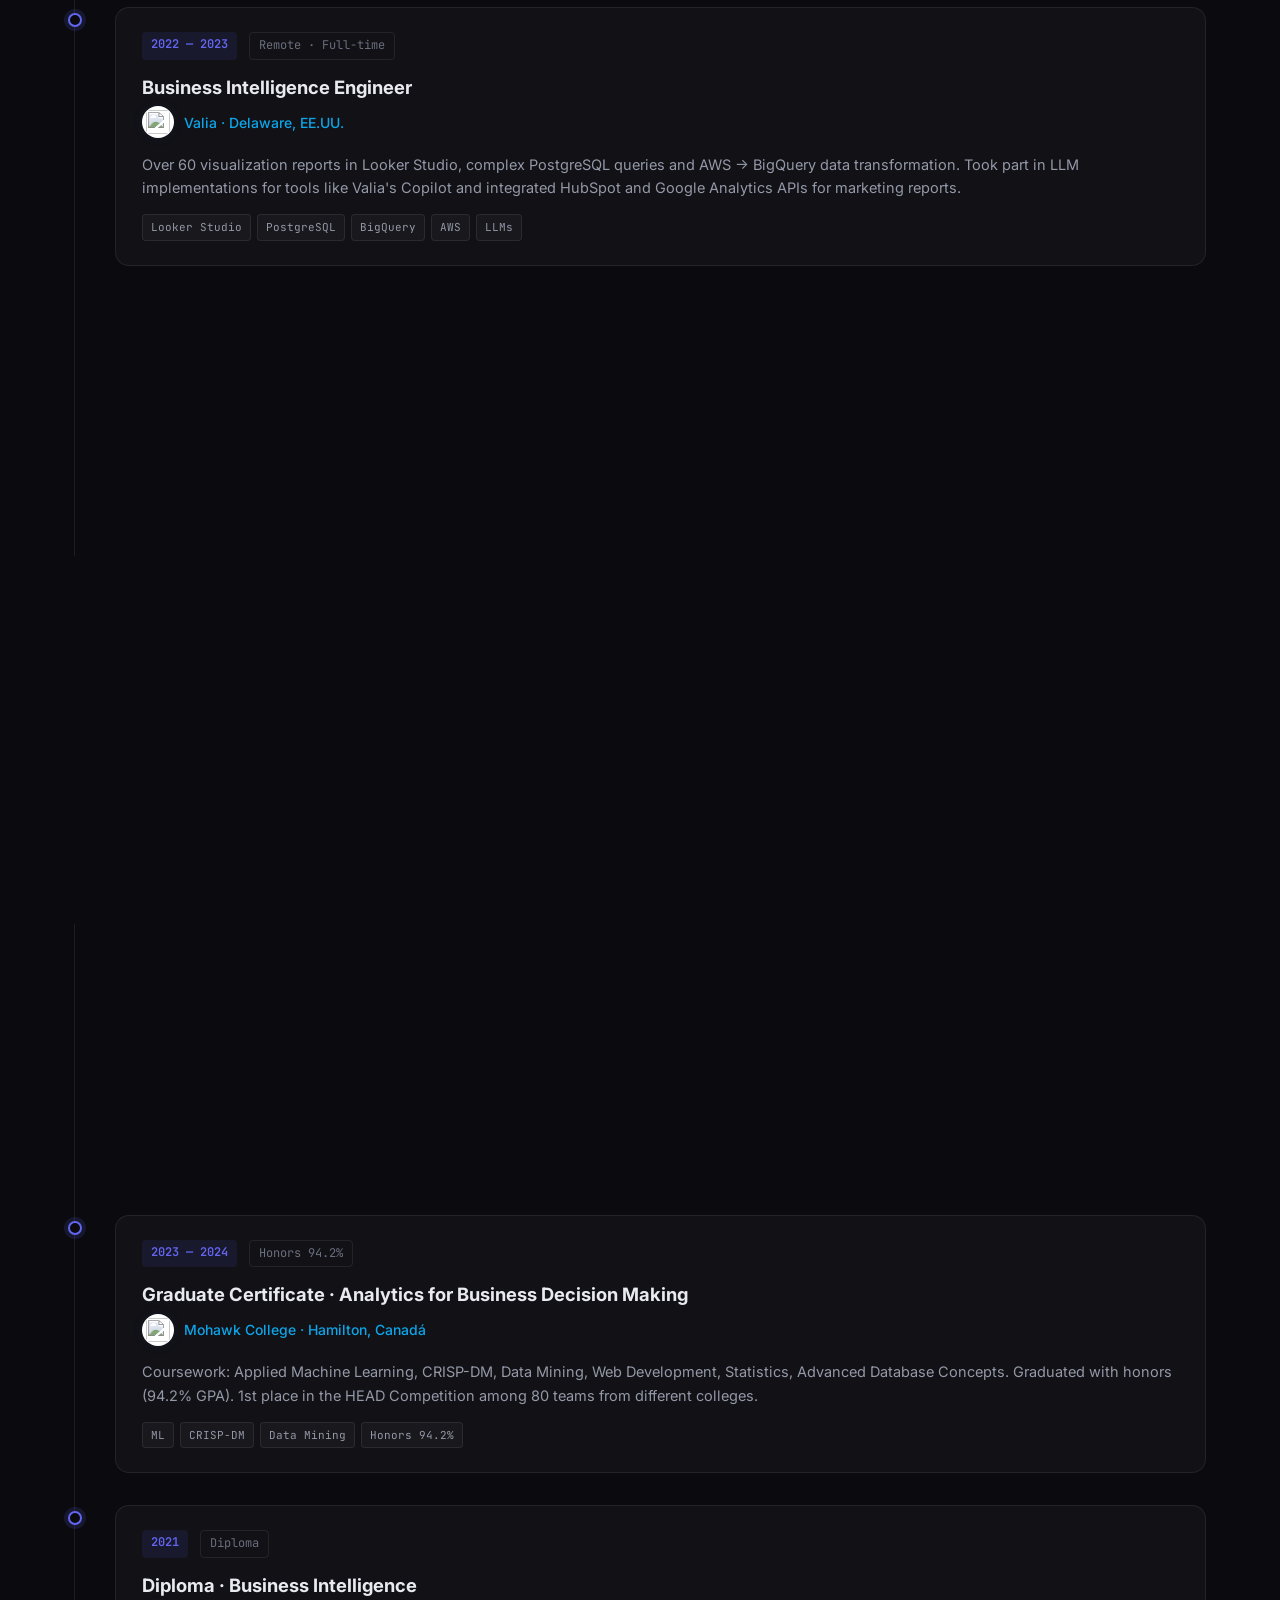
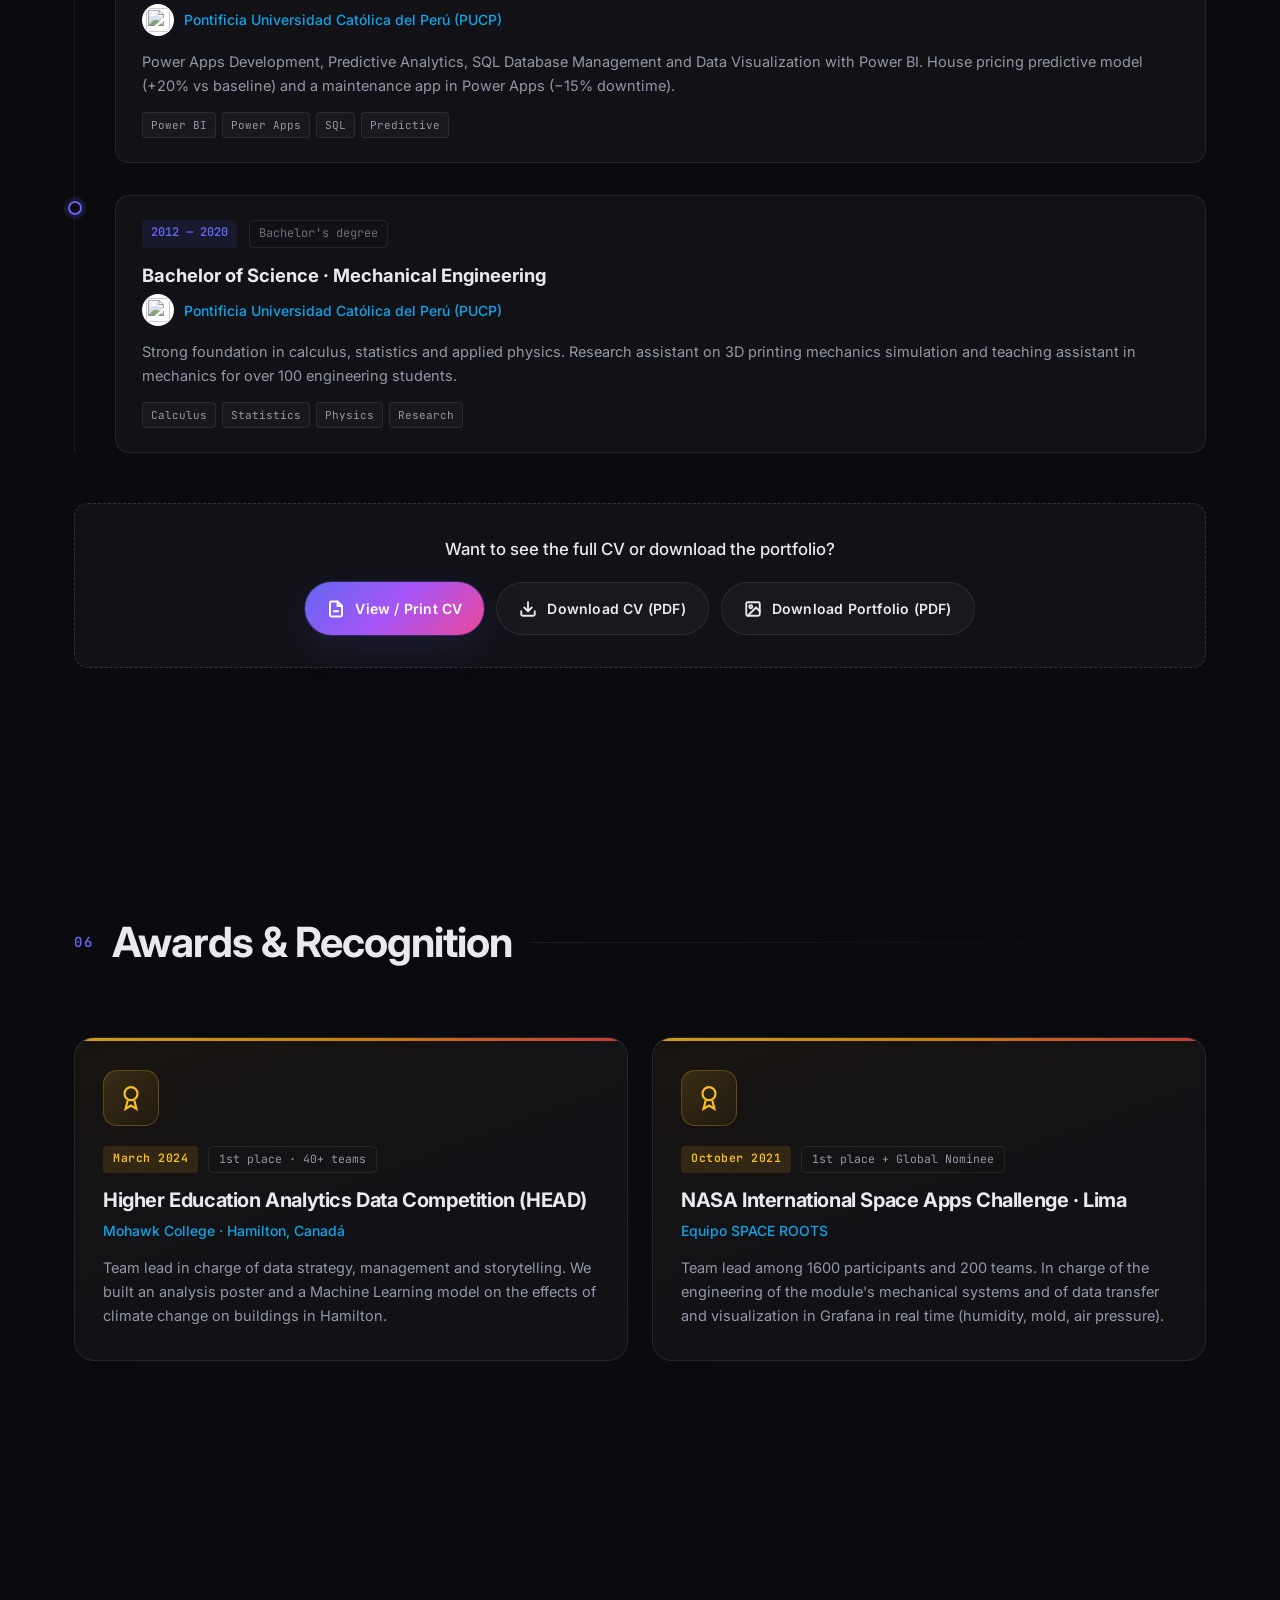
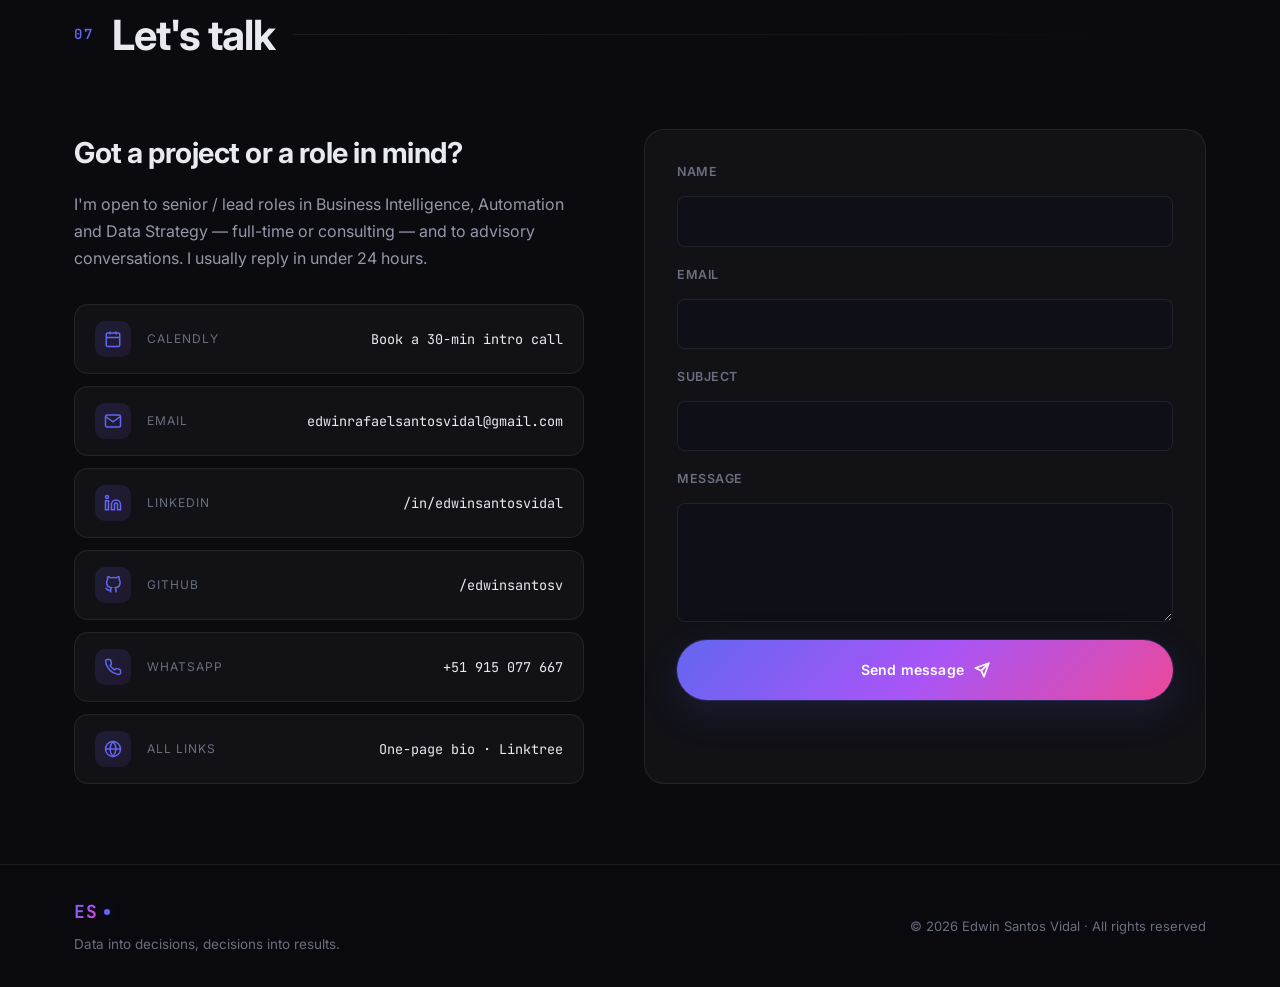
==== commit d9b2fc98: "fix(ai-focus): reframe OpenClaw card as pure personal side project (no work link)" ====
--- a/index.html
+++ b/index.html
@@ -611,7 +611,7 @@
           <article class="ai-card reveal ai-card-featured">
             <div class="ai-card-tag">02 · OpenClaw</div>
             <h3 data-i18n="ai.c2.title">Personal AI stack (OpenClaw)</h3>
-            <p data-i18n="ai.c2.desc">Personal AI assistant framework I use daily for home automation, workflow orchestration and rapid skill prototyping. Dogfooding pushes my MCPs work at Wings4U forward — I ship what I use.</p>
+            <p data-i18n="ai.c2.desc">A personal side project: an AI assistant framework I use at home for home automation, day-to-day routine orchestration and skill prototyping out of curiosity. Pure personal playground for exploring the AI frontier on my own time.</p>
             <ul class="ai-card-tags">
               <li>MCPs</li><li>Claude</li><li>Skills</li><li>Automation</li><li>Home</li><li>Ops</li>
             </ul>
